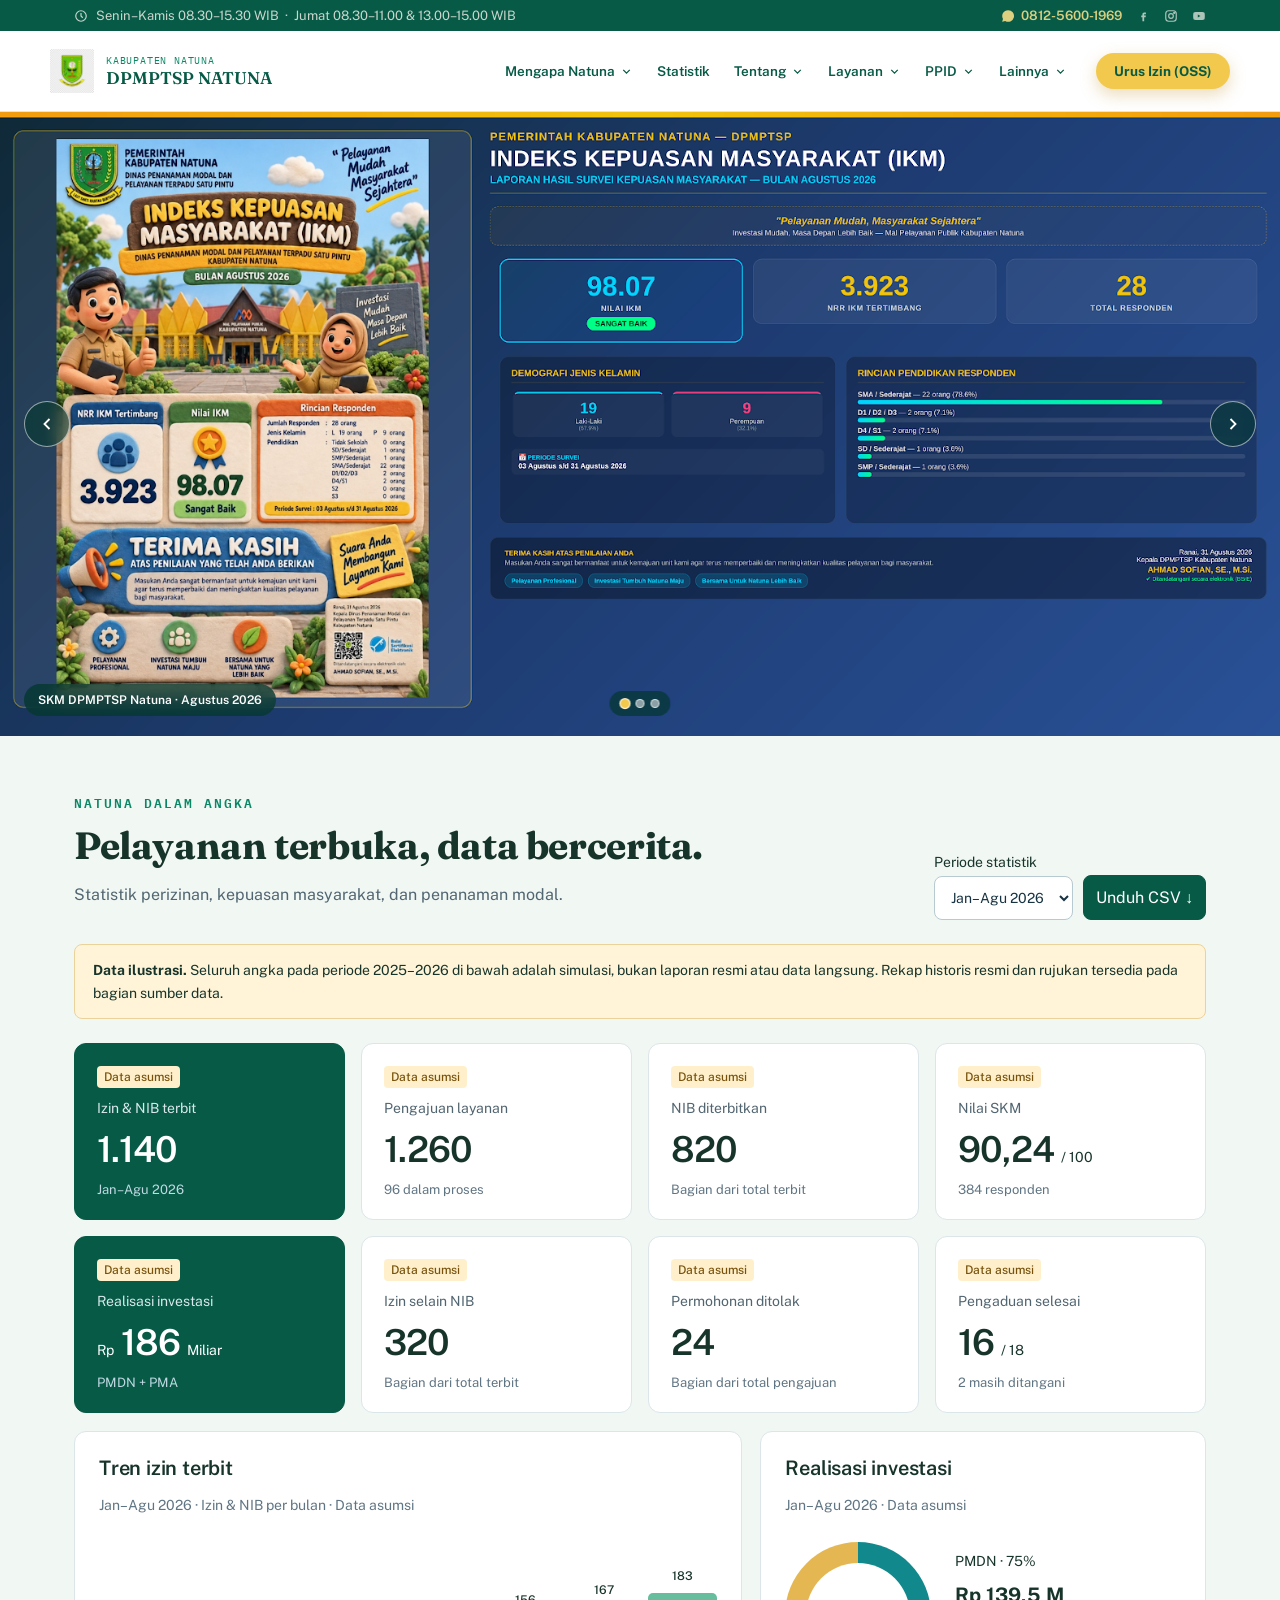
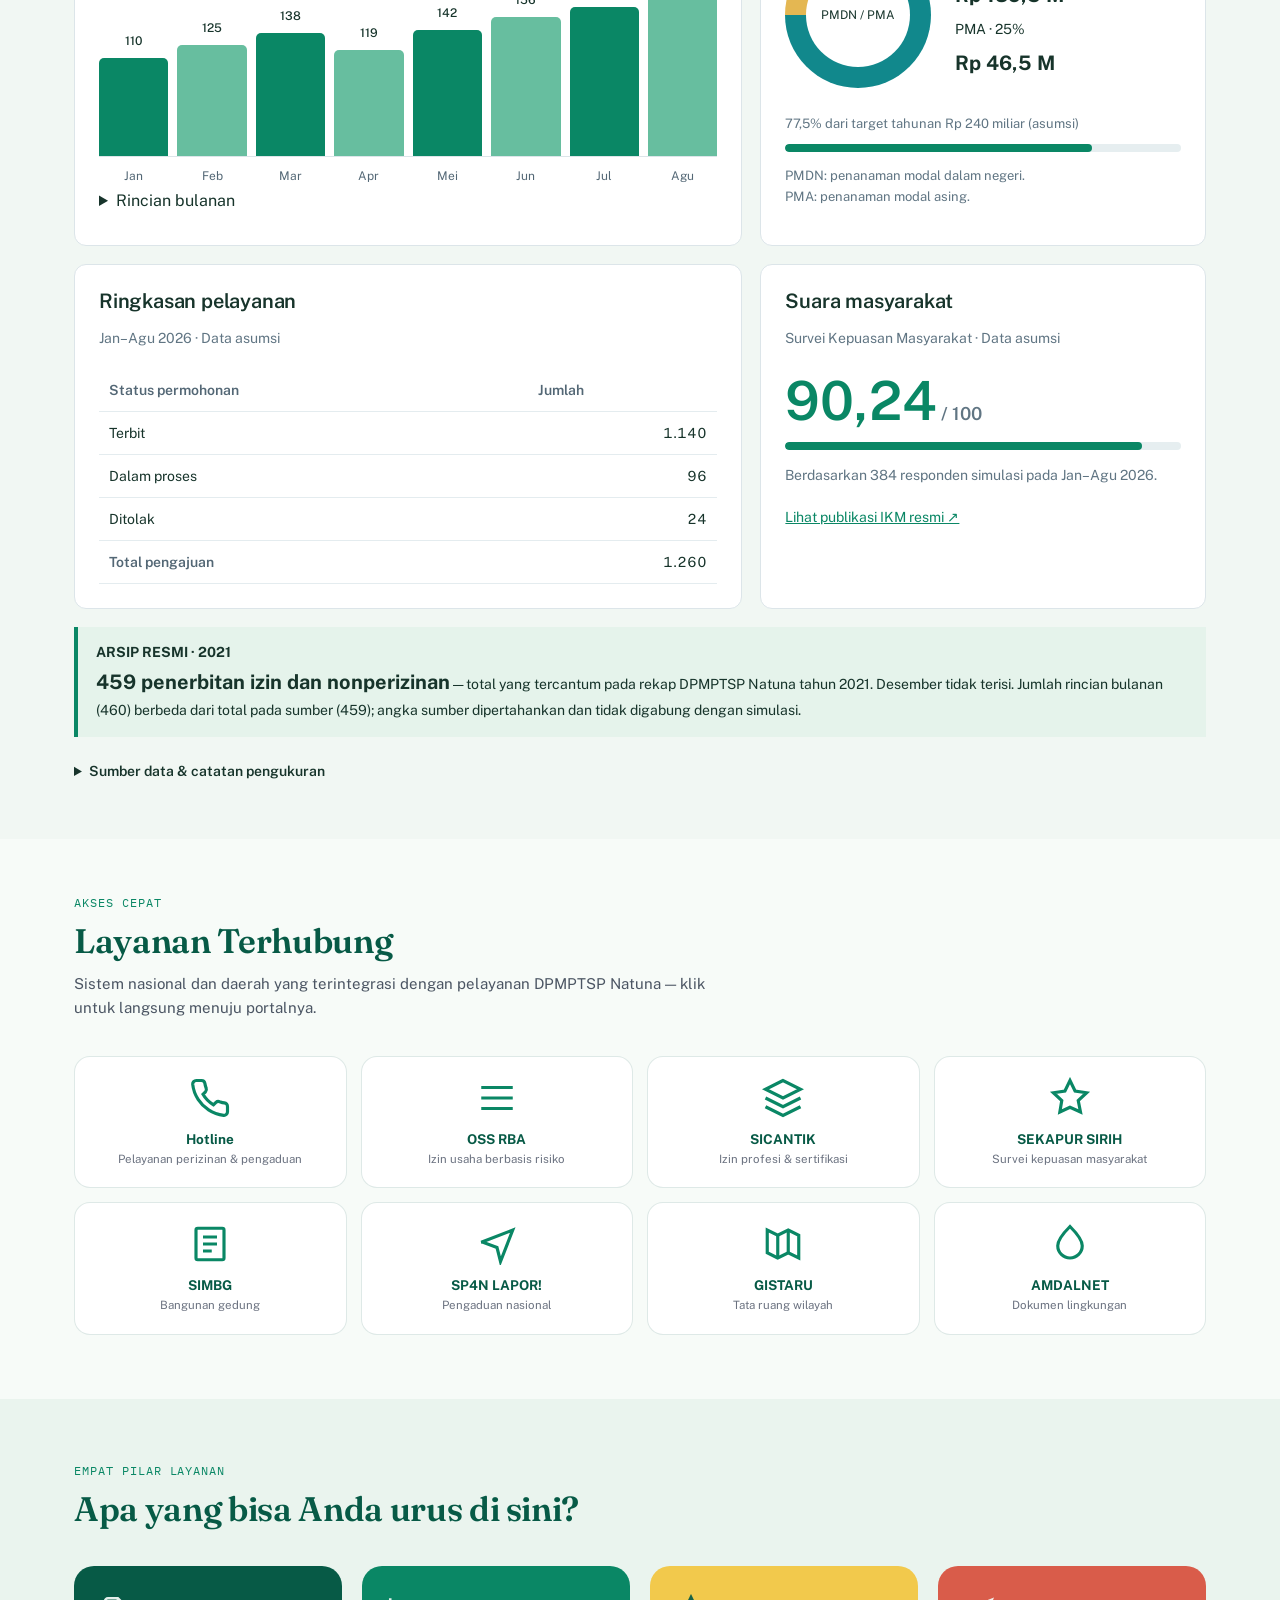
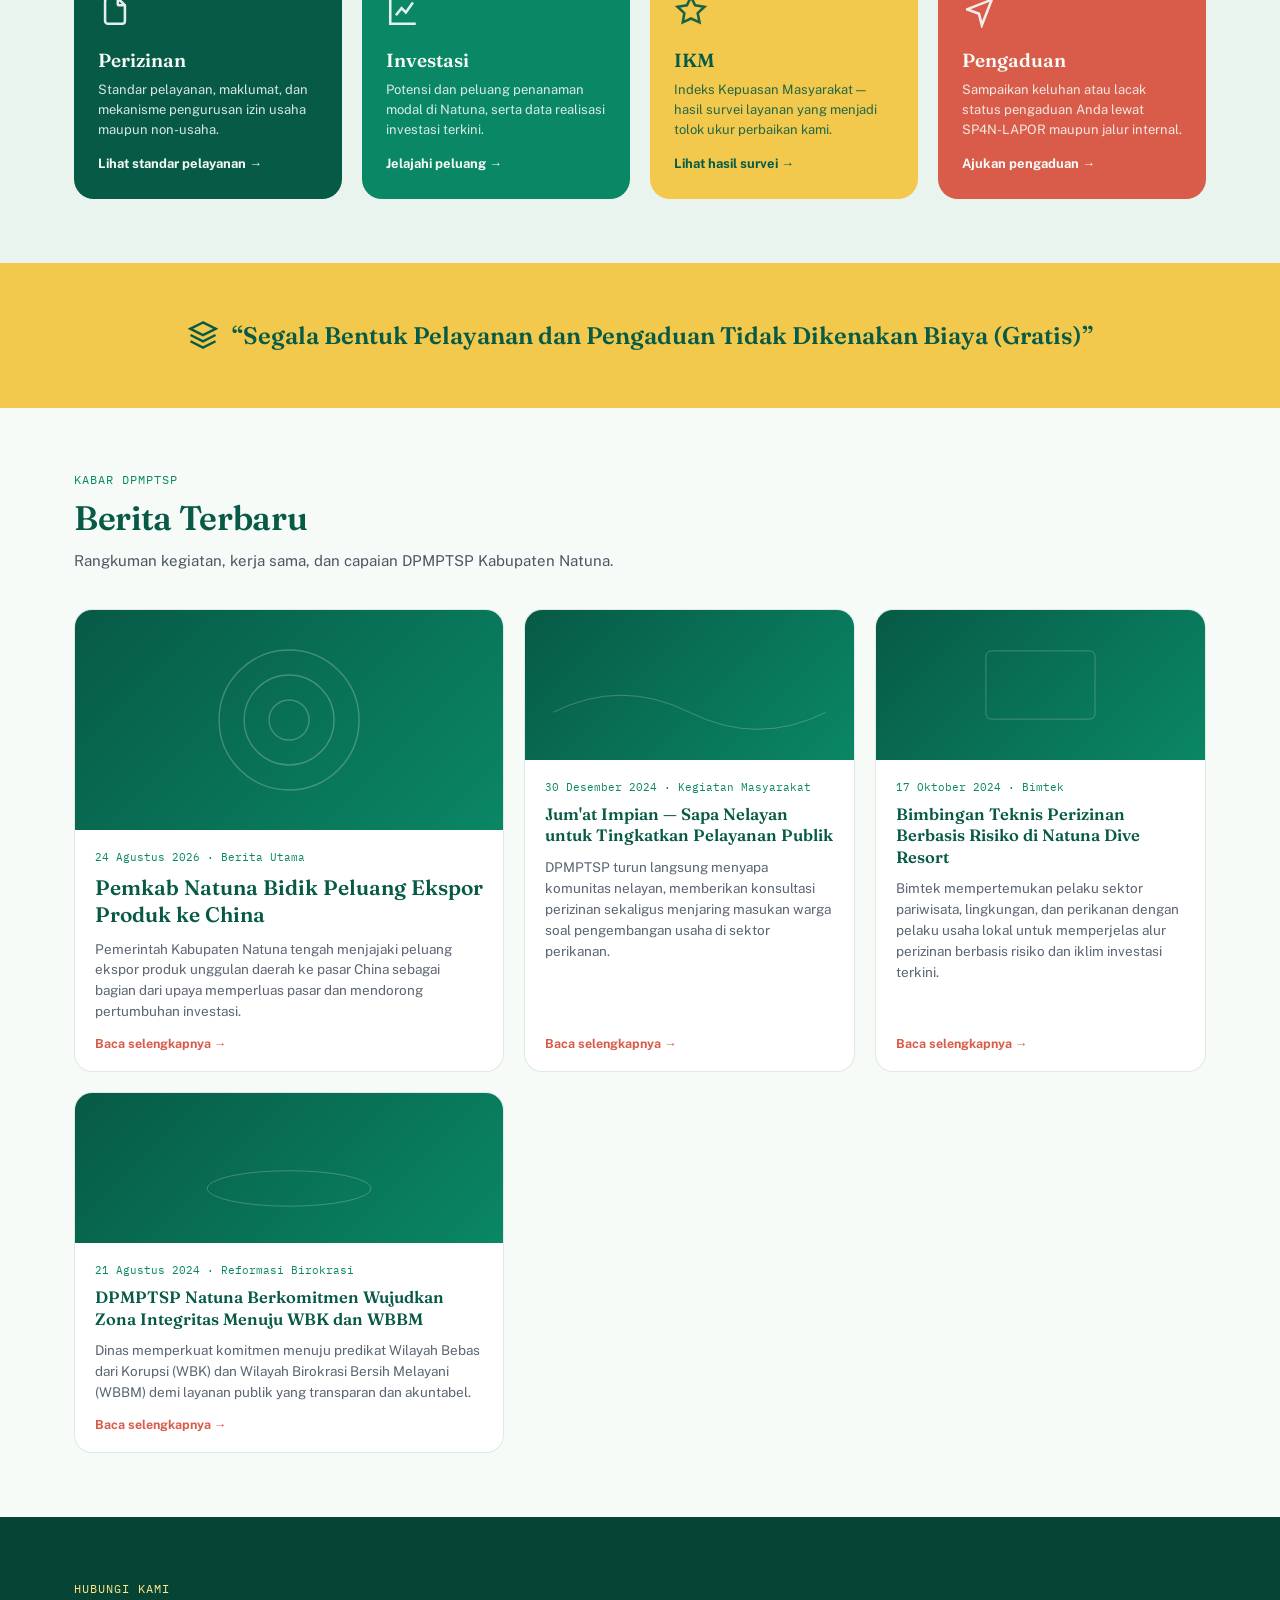
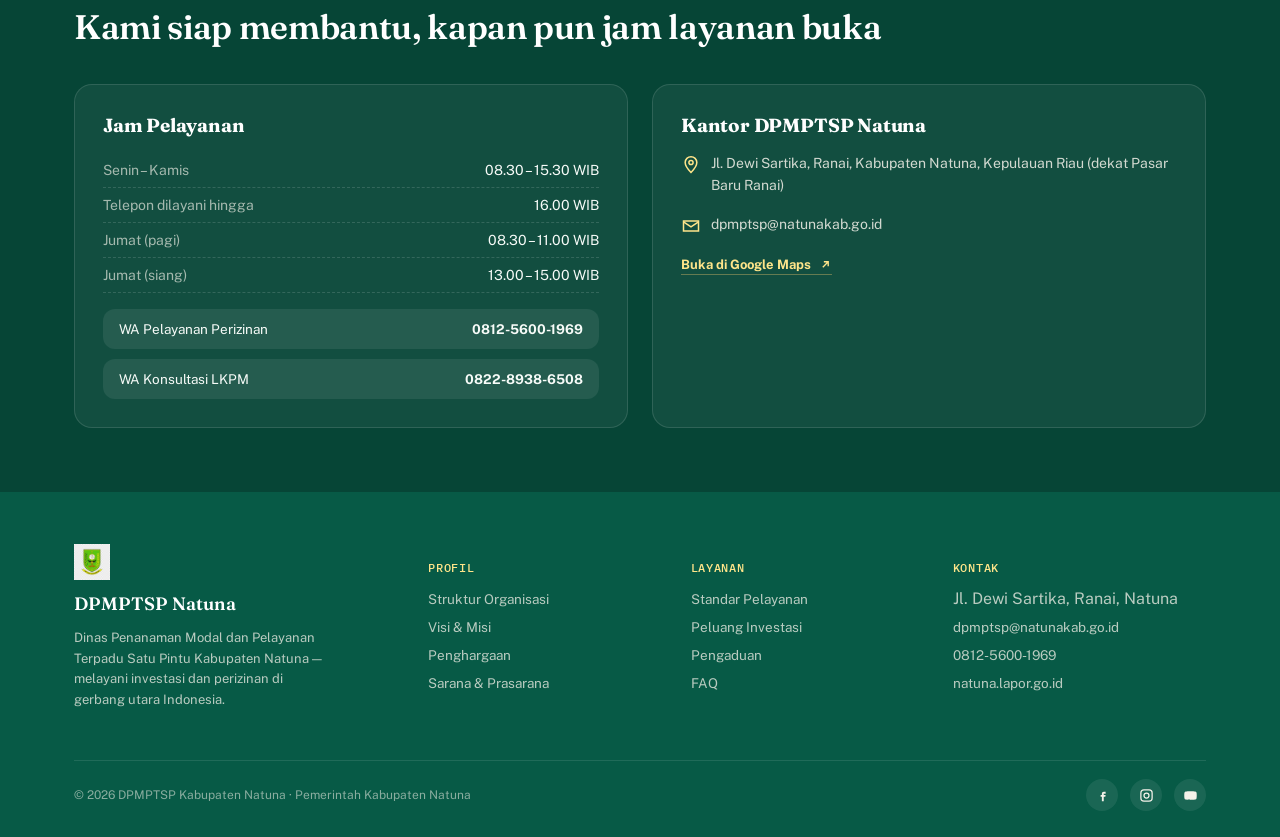
==== dpmptsp/index.html @ f3ce0072 "Redesign hero tolak gratifikasi untuk Natuna" ====
<!DOCTYPE html>
<html lang="id"><head>
<meta charset="UTF-8">
<meta name="viewport" content="width=device-width, initial-scale=1.0">
<title>DPMPTSP Kabupaten Natuna | Pelayanan Perizinan dan Investasi</title>
<meta name="description" content="Website DPMPTSP Kabupaten Natuna untuk informasi pelayanan perizinan, penanaman modal, PPID, dan peluang investasi di Kabupaten Natuna.">
<meta name="theme-color" content="#075A46">
<link rel="preconnect" href="https://fonts.googleapis.com">
<link rel="preconnect" href="https://fonts.gstatic.com" crossorigin="">
<link href="https://fonts.googleapis.com/css2?family=Fraunces:opsz,wght@9..144,400;9..144,500;9..144,600;9..144,700&amp;family=Public+Sans:wght@400;500;600;700;800&amp;family=IBM+Plex+Mono:wght@500&amp;display=swap" rel="stylesheet">
<style>
  :root{
    --navy:#075A46;
    --navy-2:#064536;
    --teal:#0A8765;
    --sand:#F7FBF8;
    --sand-2:#EAF4EE;
    --gold:#F2C94C;
    --gold-2:#FFE58A;
    --ink:#17342B;
    --coral:#D95C4A;
    --white:#FFFFFF;
    --line: rgba(7,90,70,0.13);
    --shadow: 0 14px 36px rgba(7,69,54,0.13);
  }
  *{box-sizing:border-box;}
  html{scroll-behavior:smooth;}
  body{
    margin:0;
    font-family:'Public Sans', sans-serif;
    color:var(--ink);
    background:var(--sand);
    -webkit-font-smoothing:antialiased;
  }
  h1,h2,h3,.font-display{
    font-family:'Fraunces', serif;
    margin:0;
    letter-spacing:-0.01em;
  }
  .mono{
    font-family:'IBM Plex Mono', monospace;
    letter-spacing:0.08em;
    text-transform:uppercase;
  }
  a{color:inherit; text-decoration:none;}
  img,svg{display:block; max-width:100%;}
  .wrap{max-width:1180px; margin:0 auto; padding:0 24px;}
  button{font-family:inherit;}

  /* ===== Prototype notice ===== */
  .proto-ribbon{
    background:var(--ink);
    color:var(--sand);
    text-align:center;
    font-family:'IBM Plex Mono', monospace;
    font-size:12px;
    letter-spacing:0.06em;
    padding:8px 16px;
    text-transform:uppercase;
  }
  .proto-ribbon strong{color:var(--gold-2);}

  /* ===== Utility bar ===== */
  .utility-bar{
    background:var(--navy);
    color:rgba(245,242,234,0.82);
    font-size:13px;
  }
  .utility-bar .wrap{
    display:flex; justify-content:space-between; align-items:center;
    padding-top:8px; padding-bottom:8px; gap:16px; flex-wrap:wrap;
  }
  .utility-bar .hours{display:flex; align-items:center; gap:8px;}
  .utility-bar .socials{display:flex; align-items:center; gap:14px;}
  .utility-bar .socials a{opacity:0.85; transition:opacity .15s;}
  .utility-bar .socials a:hover{opacity:1;}
  .utility-bar .wa{
    display:flex; align-items:center; gap:6px;
    color:var(--gold-2); font-weight:600;
  }

  /* ===== Header / nav ===== */
  header.site{
    background:var(--sand);
    position:sticky; top:0; z-index:50;
    border-bottom:1px solid var(--line);
  }
  .nav-row{
    display:flex; align-items:center; justify-content:space-between;
    padding:14px 0;
  }
  .brand{display:flex; align-items:center; gap:12px;}
  .brand-mark{width:44px; height:44px; flex:0 0 auto;}
  .brand-text .eyebrow{
    font-size:10px; color:var(--teal); margin-bottom:2px; display:block;
  }
  .brand-text .name{
    font-family:'Fraunces', serif; font-weight:600; font-size:17px;
    color:var(--navy); line-height:1.1;
  }
  nav.primary{display:flex; align-items:center; gap:2px;}
  nav.primary > a, .nav-item{
    padding:10px 14px; font-size:14px; font-weight:600; color:var(--navy);
    border-radius:8px; position:relative; cursor:pointer;
  }
  nav.primary > a.active{color:var(--teal);}
  nav.primary > a:hover, .nav-item:hover{background:var(--sand-2);}
  .nav-cta{
    background:var(--gold); color:var(--navy); font-weight:700;
    padding:10px 18px; border-radius:999px; font-size:13.5px;
    white-space:nowrap;
    box-shadow:0 6px 16px rgba(200,155,60,0.35);
  }
  .nav-cta:hover{background:var(--gold-2);}
  .menu-toggle{display:none; background:none; border:none; cursor:pointer; padding:6px;}
  .menu-toggle span{display:block; width:24px; height:2px; background:var(--navy); margin:5px 0;}

  /* ===== Nav dropdown submenus ===== */
  .nav-item-wrap{position:relative; display:flex; align-items:center;}
  .nav-item-wrap > .nav-item{margin:0;}
  .nav-chev{
    background:none; border:none; cursor:pointer; padding:6px; margin-left:-4px;
    color:var(--navy); display:flex; align-items:center; border-radius:6px;
  }
  .nav-chev:hover{background:var(--sand-2);}
  .nav-chev svg{width:13px; height:13px; transition:transform .18s ease;}
  .nav-item-wrap.open > .nav-chev svg,
  .nav-item-wrap:hover > .nav-chev svg{transform:rotate(180deg);}
  .dropdown{
    position:absolute; top:calc(100% + 10px); left:0; min-width:230px;
    background:#fff; border:1px solid var(--line); border-radius:14px; box-shadow:var(--shadow);
    padding:8px; display:flex; flex-direction:column; gap:1px;
    opacity:0; visibility:hidden; transform:translateY(-6px);
    transition:opacity .16s ease, transform .16s ease, visibility .16s ease;
    z-index:60;
  }
  .dropdown.wide{min-width:460px; display:grid; grid-template-columns:1fr 1fr; gap:1px;}
  .nav-item-wrap.open > .dropdown,
  .nav-item-wrap:hover > .dropdown{opacity:1; visibility:visible; transform:translateY(0);}
  .dropdown a{
    padding:9px 12px; border-radius:8px; font-size:13.5px; font-weight:600;
    color:var(--navy); white-space:nowrap;
  }
  .dropdown a:hover{background:var(--sand-2); color:var(--teal);}

  /* ===== Hero ===== */
  .hero{
    position:relative;
    background:linear-gradient(180deg, var(--navy) 0%, var(--navy-2) 78%, var(--navy-2) 100%);
    overflow:hidden;
    color:var(--sand);
  }
  .hero .wrap{
    display:grid; grid-template-columns:1.1fr 0.9fr; gap:48px;
    align-items:center;
    padding-top:76px; padding-bottom:64px; position:relative; z-index:2;
  }
  .hero .eyebrow{color:var(--gold-2); font-size:12px; margin-bottom:18px; display:inline-block;}
  .hero h1{
    font-size:clamp(32px, 4.4vw, 52px);
    line-height:1.06; font-weight:600; color:#fff;
    margin-bottom:20px;
  }
  .hero h1 em{font-style:italic; color:var(--gold-2); font-weight:500;}
  .hero p.lead{
    font-size:16.5px; line-height:1.65; color:rgba(245,242,234,0.82);
    max-width:46ch; margin-bottom:30px;
  }
  .hero-ctas{display:flex; gap:12px; flex-wrap:wrap; margin-bottom:38px;}
  .btn{
    display:inline-flex; align-items:center; gap:9px;
    padding:13px 22px; border-radius:999px; font-weight:700; font-size:14.5px;
    transition:transform .15s ease, box-shadow .15s ease;
  }
  .btn:hover{transform:translateY(-2px);}
  .btn-primary{background:var(--gold); color:var(--navy); box-shadow:0 10px 24px rgba(200,155,60,0.35);}
  .btn-primary:hover{background:var(--gold-2);}
  .btn-ghost{
    background:transparent; color:#fff; border:1.5px solid rgba(245,242,234,0.4);
  }
  .btn-ghost:hover{border-color:#fff; background:rgba(255,255,255,0.06);}

  .hero-stats{display:flex; gap:0; border-top:1px solid rgba(245,242,234,0.18); padding-top:22px; max-width:520px;}
  .hero-stats div{flex:1; padding-right:18px;}
  .hero-stats .num{font-family:'Fraunces', serif; font-size:22px; color:var(--gold-2); font-weight:600;}
  .hero-stats .label{font-size:11.5px; color:rgba(245,242,234,0.65); margin-top:3px; line-height:1.3;}

  .hero-art{position:relative;}
  .hero-art .card{
    background:rgba(255,255,255,0.06);
    border:1px solid rgba(255,255,255,0.14);
    border-radius:20px;
    padding:22px;
    backdrop-filter:blur(2px);
  }
  .hero-art svg{width:100%; height:auto;}
  .hero-art .caption{
    margin-top:14px; font-size:12px; color:rgba(245,242,234,0.6);
    font-family:'IBM Plex Mono', monospace; letter-spacing:0.04em;
    display:flex; justify-content:space-between;
  }

  /* Slideshow */
  .slideshow{
    position:relative; width:100%; aspect-ratio:420/320;
    background:#fff; border-radius:12px; overflow:hidden;
  }
  .slide{
    position:absolute; inset:0; opacity:0; transition:opacity 0.9s ease;
    display:flex; align-items:center; justify-content:center;
  }
  .slide.active{opacity:1; z-index:1;}
  .slide img{
    width:100%; height:100%; object-fit:contain; display:block; background:#fff;
  }
  .slide-label{
    position:absolute; left:12px; right:12px; bottom:10px;
    background:rgba(11,46,69,0.82); color:var(--sand);
    font-size:11.5px; padding:8px 12px; border-radius:8px;
    font-family:'IBM Plex Mono', monospace; letter-spacing:0.02em;
    line-height:1.3;
  }
  .slide-dots{
    position:absolute; top:12px; right:12px; z-index:2;
    display:flex; gap:6px;
  }
  .dot{
    width:7px; height:7px; border-radius:50%; background:rgba(11,46,69,0.25);
    cursor:pointer; transition:background .2s, transform .2s;
  }
  .dot.active{background:var(--gold); transform:scale(1.25);}
  @media (prefers-reduced-motion: reduce){
    .slide{transition:none;}
  }

  /* wave divider */
  .wave-divider{display:block; width:100%; line-height:0; position:relative; z-index:1;}
  .wave-divider svg{width:100%; height:56px; display:block;}
  .wave-path{animation:driftWave 14s ease-in-out infinite;}
  @keyframes driftWave{
    0%,100%{transform:translateX(0);}
    50%{transform:translateX(-2%);}
  }
  @media (prefers-reduced-motion: reduce){
    .wave-path{animation:none;}
  }

  /* ===== Sections generic ===== */
  section{padding:64px 0;}
  .section-head{max-width:640px; margin-bottom:36px;}
  .section-head .eyebrow{color:var(--teal); font-size:12px; margin-bottom:10px; display:block;}
  .section-head h2{font-size:clamp(24px,3vw,34px); font-weight:600; color:var(--navy);}
  .section-head p{color:#4B5563; margin-top:10px; font-size:15px; line-height:1.6;}

  /* ===== Data Kinerja ===== */
  .kinerja-section{padding:64px 0 56px; background:var(--sand-2);}
  .kinerja-head{margin-bottom:40px;}
  .eyebrow-dash{position:relative; display:inline-flex; align-items:center; gap:10px; color:var(--gold); font-size:12px; margin-bottom:14px;}
  .eyebrow-dash::before{content:""; width:22px; height:2px; background:var(--gold); flex:0 0 auto;}
  .kinerja-head h2{font-size:clamp(26px,3.2vw,36px); font-weight:600; color:var(--navy);}
  .kinerja-grid{display:grid; grid-template-columns:repeat(4,1fr); gap:32px; padding-bottom:28px; border-bottom:1px solid var(--line);}
  .kinerja-item .kinerja-num{font-family:'Fraunces', serif; font-weight:700; font-size:clamp(32px,4vw,48px); color:var(--navy); line-height:1; white-space:nowrap;}
  .kinerja-item .kinerja-num .unit{font-size:0.42em; color:var(--gold); font-weight:600; vertical-align:middle;}
  .kinerja-item .kinerja-num .unit.sup{vertical-align:top; margin-left:2px;}
  .kinerja-item .kinerja-label{margin-top:12px; font-size:14px; color:#4B5563; line-height:1.4;}
  .kinerja-note{margin-top:18px; font-size:13px; color:#8A93A0; font-style:italic;}
  .kinerja-note .ast{font-style:normal; color:var(--gold);}
  .kinerja-item{position:relative;}
  .kinerja-item .ast{font-size:0.4em; color:var(--gold); vertical-align:top; margin-left:1px;}
  .kinerja-tag{display:inline-block; background:rgba(27,122,140,0.12); color:var(--teal); font-family:'IBM Plex Mono', monospace; font-size:10px; font-weight:600; letter-spacing:0.06em; text-transform:uppercase; padding:3px 9px; border-radius:20px; margin-bottom:10px;}
  @media (max-width:820px){ .kinerja-grid{grid-template-columns:repeat(2,1fr); row-gap:32px;} }
  @media (max-width:480px){ .kinerja-grid{grid-template-columns:1fr;} }

  /* Quick access grid */
  .quick-grid{
    display:grid; grid-template-columns:repeat(4,1fr); gap:14px;
  }
  .quick-card{
    background:#fff; border:1px solid var(--line); border-radius:16px;
    padding:20px 16px; text-align:center; transition:transform .15s, box-shadow .15s, border-color .15s;
  }
  .quick-card:hover{transform:translateY(-4px); box-shadow:var(--shadow); border-color:transparent;}
  .quick-card .ic{
    width:42px; height:42px; margin:0 auto 12px; color:var(--teal);
  }
  .quick-card .t{font-weight:700; font-size:13.5px; color:var(--navy);}
  .quick-card .d{font-size:11.5px; color:#6B7280; margin-top:4px; line-height:1.4;}

  /* Main service cards */
  .service-grid{display:grid; grid-template-columns:repeat(4,1fr); gap:20px;}
  .service-card{
    background:var(--navy); color:var(--sand); border-radius:20px; padding:28px 24px;
    position:relative; overflow:hidden; min-height:200px;
    display:flex; flex-direction:column; justify-content:space-between;
    transition:transform .18s ease;
  }
  .service-card:nth-child(2){background:var(--teal);}
  .service-card:nth-child(3){background:var(--gold); color:var(--navy);}
  .service-card:nth-child(4){background:var(--coral);}
  .service-card:hover{transform:translateY(-5px);}
  .service-card .ic{width:34px; height:34px; margin-bottom:20px; opacity:0.92;}
  .service-card .t{font-family:'Fraunces', serif; font-weight:600; font-size:19px; margin-bottom:8px;}
  .service-card .d{font-size:13px; line-height:1.55; opacity:0.88;}
  .service-card .arrow{margin-top:16px; font-size:13px; font-weight:700; display:inline-flex; align-items:center; gap:6px;}

  /* Motto banner */
  .motto-banner{
    background:var(--gold); color:var(--navy);
    padding:34px 0; text-align:center;
  }
  .motto-banner .wrap{display:flex; align-items:center; justify-content:center; gap:14px; flex-wrap:wrap;}
  .motto-banner .ic{width:30px; height:30px;}
  .motto-banner p{font-family:'Fraunces', serif; font-size:clamp(17px,2.4vw,24px); font-weight:600;}

  /* News */
  .news-grid{display:grid; grid-template-columns:1.3fr 1fr 1fr; gap:20px;}
  .news-card{
    background:#fff; border:1px solid var(--line); border-radius:18px; overflow:hidden;
    display:flex; flex-direction:column; transition:box-shadow .15s, transform .15s;
  }
  .news-card:hover{box-shadow:var(--shadow); transform:translateY(-3px);}
  .news-card .thumb{
    height:150px; background:linear-gradient(135deg, var(--navy), var(--teal));
    position:relative;
  }
  .news-card .thumb svg{position:absolute; inset:0; width:100%; height:100%; opacity:0.5;}
  .news-card.feature .thumb{height:220px;}
  .news-card .body{padding:20px; flex:1; display:flex; flex-direction:column;}
  .news-card .date{font-family:'IBM Plex Mono', monospace; font-size:11px; color:var(--teal); margin-bottom:10px;}
  .news-card .t{font-family:'Fraunces', serif; font-weight:600; font-size:16.5px; color:var(--navy); line-height:1.3; margin-bottom:10px;}
  .news-card.feature .t{font-size:21px;}
  .news-card .d{font-size:13.5px; color:#5B6472; line-height:1.55; flex:1;}
  .news-card .more{margin-top:14px; font-size:12.5px; font-weight:700; color:var(--coral);}

  /* Contact */
  .contact-section{background:var(--navy-2); color:var(--sand);}
  .contact-grid{display:grid; grid-template-columns:1fr 1fr; gap:24px;}
  .contact-card{
    background:rgba(255,255,255,0.05); border:1px solid rgba(255,255,255,0.12);
    border-radius:18px; padding:28px;
  }
  .contact-card h3{font-family:'Fraunces', serif; font-size:19px; margin-bottom:16px; color:#fff;}
  .hours-row{display:flex; justify-content:space-between; font-size:14px; padding:9px 0; border-bottom:1px dashed rgba(255,255,255,0.14);}
  .hours-row:last-child{border-bottom:none;}
  .hours-row span:first-child{color:rgba(245,242,234,0.65);}
  .wa-buttons{display:flex; flex-direction:column; gap:10px; margin-top:16px;}
  .wa-btn{
    display:flex; align-items:center; justify-content:space-between;
    background:rgba(255,255,255,0.08); padding:12px 16px; border-radius:12px; font-size:13.5px;
    transition:background .15s;
  }
  .wa-btn:hover{background:rgba(255,255,255,0.15);}
  .addr-line{display:flex; gap:10px; font-size:14px; line-height:1.55; margin-bottom:18px; color:rgba(245,242,234,0.85);}
  .addr-line svg{flex:0 0 auto; width:20px; height:20px; color:var(--gold-2); margin-top:2px;}
  .map-link{
    display:inline-flex; align-items:center; gap:8px; font-size:13px; font-weight:700;
    color:var(--gold-2); border-bottom:1px solid rgba(228,190,106,0.4); padding-bottom:2px;
  }

  /* Footer */
  footer{background:var(--navy); color:rgba(245,242,234,0.75); padding-top:52px;}
  .footer-grid{display:grid; grid-template-columns:1.4fr 1fr 1fr 1.1fr; gap:32px; padding-bottom:36px;}
  .footer-brand .name{font-family:'Fraunces', serif; color:#fff; font-size:18px; font-weight:600; margin:12px 0 10px;}
  .footer-brand p{font-size:13px; line-height:1.6; max-width:32ch;}
  footer h4{font-size:12px; text-transform:uppercase; letter-spacing:0.06em; color:var(--gold-2); margin-bottom:14px; font-family:'IBM Plex Mono', monospace; font-weight:500;}
  footer ul{list-style:none; margin:0; padding:0; display:flex; flex-direction:column; gap:9px;}
  footer ul a{font-size:13.5px; color:rgba(245,242,234,0.75);}
  footer ul a:hover{color:#fff;}
  .footer-bottom{
    border-top:1px solid rgba(255,255,255,0.1); padding:18px 0 26px;
    display:flex; justify-content:space-between; align-items:center; flex-wrap:wrap; gap:10px;
    font-size:12px; color:rgba(245,242,234,0.55);
  }
  .footer-socials{display:flex; gap:12px;}
  .footer-socials a{width:32px; height:32px; border-radius:50%; background:rgba(255,255,255,0.08); display:flex; align-items:center; justify-content:center;}
  .footer-socials svg{width:15px; height:15px;}

  /* Responsive */
  @media (max-width:980px){
    .hero .wrap{grid-template-columns:1fr; padding-top:32px;}
    .hero-art{order:-1;}
    .quick-grid{grid-template-columns:repeat(4,1fr);}
    .service-grid{grid-template-columns:repeat(2,1fr);}
    .news-grid{grid-template-columns:1fr 1fr;}
    .news-card.feature{grid-column:1 / -1;}
    .contact-grid{grid-template-columns:1fr;}
    .footer-grid{grid-template-columns:1fr 1fr;}
  }
  @media (max-width:720px){
    nav.primary{
      position:fixed; top:96px; left:0; right:0; bottom:0;
      background:var(--sand); flex-direction:column; align-items:stretch;
      padding:16px; gap:4px; transform:translateY(-110%); transition:transform .25s ease;
      overflow-y:auto;
    }
    nav.primary.open{transform:translateY(0);}
    nav.primary > a{padding:14px 16px; border-bottom:1px solid var(--line); border-radius:0;}
    .nav-item-wrap{flex-wrap:wrap; border-bottom:1px solid var(--line);}
    .nav-item-wrap > .nav-item{padding:14px 16px; flex:1; border-bottom:none;}
    .nav-chev{margin-right:6px;}
    .dropdown, .dropdown.wide{
      position:static; grid-template-columns:1fr; opacity:1; visibility:visible; transform:none;
      box-shadow:none; border:none; background:transparent; width:100%;
      padding:0 0 6px 18px; gap:0;
      max-height:0; overflow:hidden; transition:max-height .25s ease;
    }
    .nav-item-wrap.open > .dropdown{max-height:900px;}
    .dropdown a{padding:10px 12px; font-weight:500; font-size:13px; color:#5B6472;}
    .menu-toggle{display:block;}
    .nav-cta{display:none;}
    .quick-grid{grid-template-columns:repeat(2,1fr);}
    .service-grid{grid-template-columns:1fr;}
    .news-grid{grid-template-columns:1fr;}
    .footer-grid{grid-template-columns:1fr;}
    .utility-bar .wrap{font-size:12px;}
  }

/* Public statistics dashboard */
#kinerja{background:#f1f5f7;padding:56px 0;color:#173342;scroll-margin-top:100px}
.stat-heading{display:flex;justify-content:space-between;align-items:end;gap:24px;margin-bottom:24px}.stat-heading h2{font-size:clamp(26px,3vw,38px);margin:8px 0}.stat-heading p{color:#526672;font-size:16px}.stat-kicker{color:#087c80;font:600 13px 'IBM Plex Mono',monospace;letter-spacing:2px}.stat-controls{display:flex;align-items:end;gap:10px;flex-wrap:wrap}.stat-controls label{font-size:14px;display:grid;gap:6px}.stat-controls select,.stat-controls button{padding:12px;border:1px solid #b7c9d1;border-radius:8px;background:white;color:#173342;font:inherit;cursor:pointer}.stat-controls button{background:#173f50;color:white;border-color:#173f50}.stat-notice{padding:14px 18px;background:#fff4d8;border:1px solid #ebd29a;border-radius:8px;font-size:14px;line-height:1.6;margin-bottom:24px}.stat-cards{display:grid;grid-template-columns:repeat(4,minmax(0,1fr));gap:16px}.stat-card{background:white;border:1px solid #dce5e9;padding:22px;border-radius:12px;position:relative;min-width:0}.stat-card.featured{background:#103d50;color:white;border-color:#103d50}.stat-card .stat-label{font-size:14px;display:block;margin:12px 0;color:#516570}.stat-card.featured .stat-label{color:#d8e8ec}.stat-value{font:600 clamp(26px,2.8vw,38px) 'Public Sans',sans-serif;letter-spacing:-1px;display:block;white-space:nowrap}.stat-unit{font-size:14px;font-weight:400;letter-spacing:0}.stat-badge{font:500 12px 'Public Sans',sans-serif;color:#78520c;background:#fff0cb;border-radius:4px;padding:4px 7px;display:inline-block}.stat-foot{font-size:13px;display:block;margin-top:12px;color:#607583}.featured .stat-foot{color:#c0d9e2}.stat-panels{display:grid;grid-template-columns:1.5fr 1fr;gap:18px;margin-top:18px}.stat-panel{background:white;border:1px solid #dce5e9;border-radius:12px;padding:24px;min-width:0}.stat-panel h3{font:600 20px 'Public Sans',sans-serif;margin-bottom:6px}.stat-sub{font-size:14px;color:#607583;line-height:1.6;margin-bottom:20px}.stat-bars{height:220px;display:flex;gap:9px;align-items:end;border-bottom:1px solid #dce5e9;padding-top:28px;margin-bottom:34px}.stat-bar{flex:1;background:#11888c;border-radius:5px 5px 0 0;position:relative;min-width:0}.stat-bar:nth-child(even){background:#62b9b5}.stat-bar b{position:absolute;top:-24px;width:100%;text-align:center;font-size:12px;font-weight:500}.stat-bar span{position:absolute;bottom:-27px;width:100%;text-align:center;font-size:12px;color:#536775}.stat-breakdown{display:flex;align-items:center;gap:24px;margin:25px 0}.stat-donut{width:146px;height:146px;flex-shrink:0;border-radius:50%;display:grid;place-items:center;background:conic-gradient(#11888c 0 75%,#e4b752 75%)}.stat-donut:before{content:'PMDN / PMA';display:grid;place-items:center;background:white;width:104px;height:104px;border-radius:50%;font-size:12px}.stat-legend{font-size:14px;line-height:2}.stat-legend b{display:block;font-size:20px}.stat-track{height:8px;background:#e6eef0;border-radius:10px;overflow:hidden;margin:10px 0}.stat-track i{display:block;height:100%;background:#11888c;border-radius:10px}.stat-table-wrap{overflow:auto}.stat-table{border-collapse:collapse;width:100%;font-size:14px}.stat-table th,.stat-table td{text-align:left;padding:13px 10px;border-bottom:1px solid #e4ecef}.stat-table th{font-weight:600;color:#536775}.stat-table td:last-child{text-align:right;font-variant-numeric:tabular-nums}.stat-source{margin-top:22px;font-size:14px;line-height:1.75}.stat-source summary{cursor:pointer;font-weight:600}.stat-source a{color:#08777b;text-decoration:underline}.stat-source p{margin:12px 0}.stat-official{border-left:4px solid #11888c;padding:14px 18px;background:#e7f3f1;margin-top:18px;font-size:14px;line-height:1.7}.stat-official strong{font-size:20px}.stat-actions a{color:#08777b;text-decoration:underline;font-size:14px}.stat-skm{font:600 54px 'Public Sans',sans-serif;color:#087c80}.stat-skm small{font-size:18px;color:#607583}.stat-note{font-size:13px;color:#607583;line-height:1.65}#kinerja :focus-visible{outline:3px solid #d79722;outline-offset:4px}@media(max-width:950px){.stat-heading{align-items:start;flex-direction:column}.stat-cards{grid-template-columns:repeat(2,minmax(0,1fr))}.stat-panels{grid-template-columns:1fr}}@media(max-width:480px){.stat-card,.stat-panel{padding:16px}.stat-value{font-size:25px}.stat-bars{gap:5px}.stat-bar b,.stat-bar span{font-size:12px}.stat-breakdown{gap:14px}.stat-donut{width:125px;height:125px}.stat-donut:before{width:90px;height:90px}.stat-cards{gap:10px}.stat-controls{width:100%}.stat-controls label{flex:1}.stat-controls select{width:100%}}

/* Green BKPM-inspired navigation and full-width announcement hero */
header.site{background:#fff;}
.brand{border-radius:10px;padding:4px 6px 4px 0;transition:background .18s ease;}
.brand:hover{background:var(--sand-2);}
.nav-row{gap:18px;}
nav.primary{margin-left:auto;}
nav.primary > a,.nav-item{font-size:13.5px;padding:10px 11px;white-space:nowrap;}
.nav-trigger{display:flex;align-items:center;gap:5px;margin:0;padding:10px 11px;border:0;background:none;color:var(--navy);font-weight:600;border-radius:8px;}
.nav-trigger:hover{background:var(--sand-2);}
.nav-trigger svg{width:13px;height:13px;transition:transform .18s ease;}
.nav-item-wrap.open>.nav-trigger svg,.nav-item-wrap:hover>.nav-trigger svg{transform:rotate(180deg);}
.dropdown.mega-dropdown{left:50%;transform:translate(-50%,-6px);width:min(900px,calc(100vw - 48px));padding:20px;display:grid;grid-template-columns:1.15fr 1fr 1fr;gap:12px;border-radius:18px;}
.nav-item-wrap.open>.mega-dropdown,.nav-item-wrap:hover>.mega-dropdown{transform:translate(-50%,0);}
.mega-panel{padding:16px;border-radius:13px;background:var(--sand);border:1px solid var(--line);min-width:0;}
.mega-panel.featured{background:linear-gradient(145deg,var(--navy),var(--teal));color:#fff;border-color:transparent;}
.mega-kicker{display:block;font:600 10px 'IBM Plex Mono',monospace;letter-spacing:.08em;text-transform:uppercase;color:var(--teal);margin-bottom:8px;}
.mega-panel.featured .mega-kicker{color:var(--gold-2);}
.mega-panel h3{font-family:'Public Sans',sans-serif;font-size:15px;margin:0 0 9px;color:inherit;}
.mega-panel p{font-size:12.5px;line-height:1.5;color:#62716b;margin:0 0 12px;}
.mega-panel.featured p{color:rgba(255,255,255,.78);}
.mega-panel a{white-space:normal;padding:8px 0;border-radius:0;border-top:1px solid var(--line);display:flex;justify-content:space-between;gap:8px;}
.mega-panel.featured a{color:#fff;border-color:rgba(255,255,255,.18);}
.mega-panel a:hover{background:transparent;color:var(--teal);}
.mega-panel.featured a:hover{color:var(--gold-2);}
.dropdown.grouped{left:auto;right:0;min-width:330px;padding:12px;}
.dropdown-label{padding:8px 12px 4px;color:var(--teal);font:600 10px 'IBM Plex Mono',monospace;letter-spacing:.08em;text-transform:uppercase;}
.dropdown-label.service-label{margin-top:5px;padding-top:11px;border-top:1px solid var(--line);}
.dropdown a.innovation-link{padding-left:22px;position:relative;}
.dropdown a.innovation-link::before{content:"";position:absolute;left:10px;top:50%;width:5px;height:5px;border-radius:50%;background:var(--teal);transform:translateY(-50%);}
.old-hero{display:none;}
.hero-showcase{position:relative;background:var(--navy-2);overflow:hidden;padding:0;}
.hero-showcase .slideshow{width:100%;aspect-ratio:2.05/1;border-radius:0;background:var(--navy-2);}
.hero-showcase .slide{background:var(--navy-2);}
.hero-showcase .slide > img{width:100%;height:100%;object-fit:cover;background:transparent;}
.gratification-slide > img{object-position:center center;}
.gratification-slide::before{
  content:"";position:absolute;inset:0;z-index:1;pointer-events:none;
  background:linear-gradient(90deg,rgba(247,253,249,.98) 0%,rgba(247,253,249,.91) 27%,rgba(247,253,249,.5) 43%,rgba(247,253,249,0) 62%);
}
.gratification-copy{
  position:absolute;left:clamp(34px,6vw,108px);top:50%;z-index:2;transform:translateY(-50%);
  width:min(42%,650px);color:var(--navy);text-shadow:0 1px 0 rgba(255,255,255,.75);
}
.gratification-brand{display:flex;align-items:center;gap:12px;margin-bottom:18px;}
.hero-showcase .gratification-brand img{width:clamp(42px,4.2vw,64px);height:clamp(42px,4.2vw,64px);object-fit:contain;flex:0 0 auto;}
.gratification-brand span{display:block;color:var(--teal);font:700 clamp(10px,1vw,14px) 'IBM Plex Mono',monospace;letter-spacing:.1em;text-transform:uppercase;line-height:1.45;}
.gratification-copy h2{margin:0;color:#087A45;font-family:'Fraunces',serif;font-size:clamp(40px,5vw,76px);line-height:.95;letter-spacing:-.035em;}
.gratification-copy p{max-width:570px;margin:20px 0 22px;font-size:clamp(14px,1.25vw,19px);line-height:1.55;color:#173F35;}
.gratification-pledge{display:inline-flex;align-items:center;gap:10px;padding:10px 15px;border-radius:999px;background:#fff;color:#075E45;box-shadow:0 8px 24px rgba(7,94,69,.14);font:700 clamp(10px,.9vw,13px) 'IBM Plex Mono',monospace;letter-spacing:.055em;text-transform:uppercase;}
.gratification-pledge::before{content:"";width:10px;height:10px;border-radius:50%;background:#E53935;box-shadow:0 0 0 4px rgba(229,57,53,.12);}
.hero-showcase .slide-link{position:absolute;inset:0;z-index:2;}
.hero-showcase .slide-dots{top:auto;right:auto;left:50%;bottom:20px;transform:translateX(-50%);z-index:4;padding:8px 11px;background:rgba(0,55,42,.65);border-radius:999px;backdrop-filter:blur(8px);}
.hero-showcase .dot{width:9px;height:9px;background:rgba(255,255,255,.52);border:1px solid rgba(255,255,255,.7);padding:0;}
.hero-showcase .dot.active{background:var(--gold);}
.slide-arrow{position:absolute;top:50%;z-index:5;transform:translateY(-50%);width:46px;height:46px;border:1px solid rgba(255,255,255,.55);border-radius:50%;background:rgba(0,55,42,.55);color:#fff;display:grid;place-items:center;cursor:pointer;backdrop-filter:blur(8px);transition:background .18s,transform .18s;}
.slide-arrow:hover{background:var(--navy);transform:translateY(-50%) scale(1.04);}
.slide-arrow.prev{left:24px}.slide-arrow.next{right:24px}.slide-arrow svg{width:20px;height:20px;}
.slide-context{position:absolute;left:24px;bottom:20px;z-index:4;background:rgba(0,55,42,.72);color:#fff;border-radius:999px;padding:9px 14px;font-size:12px;font-weight:600;backdrop-filter:blur(8px);}
#kinerja{background:#F1F7F3;color:var(--ink);}
.stat-kicker,.stat-actions a,.stat-source a,.stat-skm{color:var(--teal);}
.stat-controls button,.stat-card.featured{background:var(--navy);border-color:var(--navy);}
.stat-bar,.stat-track i{background:var(--teal);}
.stat-bar:nth-child(even){background:#67BE9F;}
.stat-official{border-left-color:var(--teal);background:#E5F3EB;}
@media(max-width:1120px){nav.primary>a,.nav-item{font-size:12.5px;padding:9px 8px}.nav-cta{display:none}.brand-text .name{font-size:15px}}
@media(max-width:900px){
  nav.primary{position:absolute;top:100%;left:0;right:0;bottom:auto;margin:0;max-height:calc(100vh - 120px);padding:12px 18px 24px;background:#fff;box-shadow:0 20px 32px rgba(7,69,54,.16);flex-direction:column;align-items:stretch;gap:2px;overflow-y:auto;transform:translateY(-8px);opacity:0;visibility:hidden;pointer-events:none;transition:opacity .2s ease,transform .2s ease,visibility .2s ease;}
  nav.primary.open{transform:translateY(0);opacity:1;visibility:visible;pointer-events:auto;}
  nav.primary>a{padding:14px 16px;border-bottom:1px solid var(--line);border-radius:0;}
  .nav-item-wrap{flex-wrap:wrap;border-bottom:1px solid var(--line);}
  .nav-item-wrap>.nav-item{flex:1;}
  .menu-toggle{display:block;}
  .dropdown.mega-dropdown{position:static;width:100%;transform:none!important;grid-template-columns:1fr;padding:6px 14px 12px;}
  .mega-panel{padding:13px}.nav-trigger{width:100%;justify-content:space-between;padding:14px 16px;border-radius:0;}
  .hero-showcase .slideshow{aspect-ratio:2.05/1;}
  .hero-showcase .slide > img{object-position:center;}
  .gratification-slide > img{object-position:center center;}
  .gratification-slide::before{background:linear-gradient(90deg,rgba(247,253,249,.98) 0%,rgba(247,253,249,.9) 34%,rgba(247,253,249,.28) 58%,rgba(247,253,249,0) 72%);}
  .gratification-copy{left:24px;width:50%;}
  .gratification-brand{gap:8px;margin-bottom:9px;}
  .gratification-copy h2{font-size:clamp(28px,6vw,48px);}
  .gratification-copy p{margin:10px 0 12px;font-size:clamp(10px,1.7vw,14px);line-height:1.35;}
  .gratification-pledge{padding:7px 10px;font-size:9px;}
  .slide-arrow{width:34px;height:34px}.slide-arrow.prev{left:8px}.slide-arrow.next{right:8px}
  .slide-context{display:none;}
  .hero-showcase .slide-dots{bottom:12px;left:auto;right:12px;transform:none;}
}
@media(max-width:600px){
  .gratification-brand{display:none;}
  .gratification-copy{left:24px;width:58%;}
  .gratification-copy h2{font-size:30px;line-height:.92;}
  .gratification-copy p{display:none;}
  .gratification-pledge{gap:7px;margin-top:12px;padding:6px 9px;font-size:8px;letter-spacing:.035em;white-space:nowrap;}
  .gratification-pledge::before{width:8px;height:8px;}
  .slide-arrow{display:none;}
}

</style>
</head>
<body>

<div class="utility-bar">
  <div class="wrap">
    <div class="hours">
      <svg width="14" height="14" viewBox="0 0 24 24" fill="none" stroke="currentColor" stroke-width="2"><circle cx="12" cy="12" r="9"></circle><path d="M12 7v5l3 3"></path></svg>
      Senin–Kamis 08.30–15.30 WIB &nbsp;·&nbsp; Jumat 08.30–11.00 &amp; 13.00–15.00 WIB
    </div>
    <div class="socials">
      <a href="https://wa.me/6281256001969" class="wa">
        <svg width="14" height="14" viewBox="0 0 24 24" fill="currentColor"><path d="M17.5 14.4c-.3-.1-1.7-.9-2-1-.3-.1-.5-.1-.7.1-.2.3-.8 1-.9 1.1-.2.2-.3.2-.6.1-.3-.1-1.2-.5-2.3-1.5-.9-.8-1.4-1.8-1.6-2-.2-.3 0-.5.1-.6.1-.1.3-.3.4-.5.1-.1.2-.3.3-.5.1-.2 0-.4 0-.5C10.1 9 9.6 7.7 9.4 7.2c-.2-.5-.4-.4-.6-.4h-.5c-.2 0-.5.1-.7.3-.3.3-1 1-1 2.4s1 2.8 1.2 3c.1.2 2 3.1 4.9 4.3.7.3 1.2.5 1.6.6.7.2 1.3.2 1.8.1.5-.1 1.7-.7 2-1.4.2-.6.2-1.2.1-1.3-.1-.1-.3-.2-.6-.3z"></path><path d="M12 2a10 10 0 0 0-8.6 15L2 22l5.2-1.4A10 10 0 1 0 12 2z"></path></svg>
        0812-5600-1969
      </a>
      <a href="https://www.facebook.com/dpmptsp.natuna/" aria-label="Facebook"><svg width="14" height="14" viewBox="0 0 24 24" fill="currentColor"><path d="M14 9h3V6h-3c-1.7 0-3 1.3-3 3v2H9v3h2v7h3v-7h2.5l.5-3H14V9c0-.6.4-1 1-1z"></path></svg></a>
      <a href="https://www.instagram.com/dpmptspnatuna/" aria-label="Instagram"><svg width="14" height="14" viewBox="0 0 24 24" fill="none" stroke="currentColor" stroke-width="2"><rect x="3" y="3" width="18" height="18" rx="5"></rect><circle cx="12" cy="12" r="4"></circle><circle cx="17.5" cy="6.5" r="1"></circle></svg></a>
      <a href="https://www.youtube.com/channel/UCD1vdQ5oaAiTwNzdPp_zkdA" aria-label="Youtube"><svg width="14" height="14" viewBox="0 0 24 24" fill="currentColor"><path d="M22 12s0-3.2-.4-4.7a2.5 2.5 0 0 0-1.8-1.8C18.3 5 12 5 12 5s-6.3 0-7.8.5a2.5 2.5 0 0 0-1.8 1.8C2 8.8 2 12 2 12s0 3.2.4 4.7a2.5 2.5 0 0 0 1.8 1.8C5.7 19 12 19 12 19s6.3 0 7.8-.5a2.5 2.5 0 0 0 1.8-1.8C22 15.2 22 12 22 12z"></path><path d="M10 9.5v5l4.5-2.5z" fill="var(--navy)"></path></svg></a>
    </div>
  </div>
</div>

<header class="site">
  <div class="wrap nav-row">
    <a class="brand" href="#beranda" aria-label="DPMPTSP Natuna — kembali ke beranda">
      <img class="brand-mark" src="[data-uri]" alt="Logo Kabupaten Natuna" style="width:44px;height:44px;object-fit:contain;">
      <div class="brand-text">
        <span class="eyebrow mono">Kabupaten Natuna</span>
        <span class="name">DPMPTSP&nbsp;NATUNA</span>
      </div>
    </a>

    <button class="menu-toggle" id="menuToggle" aria-label="Buka menu"><span></span><span></span><span></span></button>

    <nav class="primary" id="primaryNav" aria-label="Navigasi utama">
      <div class="nav-item-wrap">
        <button class="nav-item nav-chev nav-trigger" type="button" aria-expanded="false">Mengapa Natuna <svg viewBox="0 0 24 24" fill="none" stroke="currentColor" stroke-width="2.4"><path d="m6 9 6 6 6-6"></path></svg></button>
        <div class="dropdown mega-dropdown">
          <div class="mega-panel"><span class="mega-kicker">Prospek Natuna</span><h3>Peluang di gerbang utara Indonesia</h3><p>Informasi dasar yang membantu investor mengenal Natuna.</p><a href="#">Demografi <span>→</span></a><a href="#">Insentif <span>→</span></a></div>
          <div class="mega-panel featured"><span class="mega-kicker">Peta Peluang</span><h3>Aksi Visual Investasi Natuna (INVESTA)</h3><p>Jelajahi potensi dan peluang investasi Natuna secara visual.</p><a href="https://investa.natunago.id/" target="_blank" rel="noopener">Buka INVESTA <span>↗</span></a></div>
          <div class="mega-panel"><span class="mega-kicker">Perizinan Terpadu</span><h3>Online Single Submission (OSS)</h3><p>Sistem satu pintu untuk memulai dan mengelola perizinan berusaha.</p><a href="https://oss.go.id/" target="_blank" rel="noopener">Kunjungi OSS <span>↗</span></a></div>
        </div>
      </div>
      <a href="#kinerja">Statistik</a>
      <div class="nav-item-wrap"><button class="nav-item nav-chev nav-trigger" type="button" aria-expanded="false">Tentang <svg viewBox="0 0 24 24" fill="none" stroke="currentColor" stroke-width="2.4"><path d="m6 9 6 6 6-6"></path></svg></button><div class="dropdown"><a href="https://dpmptsp.natunakab.go.id/tentang-3/" target="_blank" rel="noopener">Tentang DPMPTSP</a><a href="https://dpmptsp.natunakab.go.id/struktur-organisasi/" target="_blank" rel="noopener">Struktur Organisasi</a><a href="https://dpmptsp.natunakab.go.id/visi-dan-misi/" target="_blank" rel="noopener">Visi &amp; Misi</a><a href="https://dpmptsp.natunakab.go.id/penghargaan/" target="_blank" rel="noopener">Penghargaan</a><a href="https://dpmptsp.natunakab.go.id/saranaprasarana/" target="_blank" rel="noopener">Sarana &amp; Prasarana</a></div></div>
      <div class="nav-item-wrap"><button class="nav-item nav-chev nav-trigger" type="button" aria-expanded="false">Layanan <svg viewBox="0 0 24 24" fill="none" stroke="currentColor" stroke-width="2.4"><path d="m6 9 6 6 6-6"></path></svg></button><div class="dropdown"><a href="https://oss.go.id/" target="_blank" rel="noopener">Perizinan Berusaha</a><a href="#layanan">Perizinan Non Berusaha</a><a href="#investasi">Pelayanan Penanaman Modal</a><span class="dropdown-label service-label">Inovasi</span><a class="innovation-link" href="https://dpmptsp.natunakab.go.id/gajahmina/" target="_blank" rel="noopener">Gajahmina</a><a class="innovation-link" href="https://dpmptsp.natunakab.go.id/jumat-impian/" target="_blank" rel="noopener">Jum'at Impian</a><a class="innovation-link" href="https://dpmptsp.natunakab.go.id/kopi-awan/" target="_blank" rel="noopener">Kopi Awan</a></div></div>
      <div class="nav-item-wrap">
        <button class="nav-item nav-chev nav-trigger" type="button" aria-expanded="false">PPID <svg viewBox="0 0 24 24" fill="none" stroke="currentColor" stroke-width="2.4"><path d="m6 9 6 6 6-6"></path></svg></button>
        <div class="dropdown wide grouped ppid-dropdown">
          <a href="https://dpmptsp.natunakab.go.id/pohon-kinerja/" target="_blank" rel="noopener">Pohon Kinerja</a>
          <a href="https://dpmptsp.natunakab.go.id/renja/" target="_blank" rel="noopener">Renja</a>
          <a href="https://dpmptsp.natunakab.go.id/renstra/" target="_blank" rel="noopener">Renstra</a>
          <a href="https://dpmptsp.natunakab.go.id/iku/" target="_blank" rel="noopener">IKU</a>
          <a href="https://dpmptsp.natunakab.go.id/lkjip/" target="_blank" rel="noopener">LKJIP</a>
          <a href="https://dpmptsp.natunakab.go.id/perjanjian-kinerja/" target="_blank" rel="noopener">Perjanjian Kinerja</a>
          <a href="https://sippn.menpan.go.id/" target="_blank" rel="noopener">SIPPN MENPAN</a>
          <a href="https://dpmptsp.natunakab.go.id/regulasi/" target="_blank" rel="noopener">Regulasi</a>
          <a href="https://dpmptsp.natunakab.go.id/indeks-kepuasan-masyarakat/" target="_blank" rel="noopener">IKM</a>
          <a href="https://dpmptsp.natunakab.go.id/laporan-keuangan/" target="_blank" rel="noopener">Laporan Keuangan</a>
          <a href="https://dpmptsp.natunakab.go.id/standar-pelayanan/" target="_blank" rel="noopener">Standar Pelayanan</a>
          <a href="https://dpmptsp.natunakab.go.id/maklumat-pelayanan/" target="_blank" rel="noopener">Maklumat Pelayanan</a>
          <a href="https://dpmptsp.natunakab.go.id/mekanisme-pelayanan-2/" target="_blank" rel="noopener">Mekanisme Pelayanan</a>
          <a href="https://dpmptsp.natunakab.go.id/motto-pelayanan/" target="_blank" rel="noopener">Motto Pelayanan</a>
        </div>
      </div>
      <div class="nav-item-wrap">
        <button class="nav-item nav-chev nav-trigger" type="button" aria-expanded="false">Lainnya <svg viewBox="0 0 24 24" fill="none" stroke="currentColor" stroke-width="2.4"><path d="m6 9 6 6 6-6"></path></svg></button>
        <div class="dropdown wide grouped">
          <span class="dropdown-label">Informasi &amp; Investasi</span><span class="dropdown-label">Pengaduan</span>
          <a href="https://dpmptsp.natunakab.go.id/category/berita-utama/" target="_blank" rel="noopener">Berita</a><a href="https://dpmptsp.natunakab.go.id/trackingpengaduan-2/" target="_blank" rel="noopener">Tracking Pengaduan</a>
          <a href="https://dpmptsp.natunakab.go.id/faq/" target="_blank" rel="noopener">FAQ</a><a href="https://dpmptsp.natunakab.go.id/gambaran-umum-dpmptsp/" target="_blank" rel="noopener">Mekanisme Pengaduan</a>
          <a href="https://dpmptsp.natunakab.go.id/potensi-dan-peluang-investasi/" target="_blank" rel="noopener">Potensi &amp; Peluang Investasi</a>
          <a href="https://dpmptsp.natunakab.go.id/realisasi-investasi/" target="_blank" rel="noopener">Realisasi Investasi</a>
          <a href="https://dpmptsp.natunakab.go.id/rupm/" target="_blank" rel="noopener">RUPM &amp; Insentif PM</a>
        </div>
      </div>
    </nav>
    <a class="nav-cta" href="https://oss.go.id/" target="_blank" rel="noopener">Urus Izin (OSS)</a>
  </div>
</header>

<section class="hero old-hero" id="beranda-lama" aria-hidden="true">
  <div class="wrap">
    <div class="hero-copy">
      <span class="eyebrow mono">Kabupaten Natuna · Kepulauan Riau</span>
      <h1>Layanan Satu Pintu di <em>Ujung Utara</em> Indonesia</h1>
      <p class="lead">DPMPTSP Kabupaten Natuna melayani perizinan usaha, non-perizinan, dan pengaduan masyarakat di gugusan pulau terluar Indonesia — cepat, transparan, dan tanpa biaya.</p>
      <div class="hero-ctas">
        <a class="btn btn-primary" href="https://oss.go.id/" target="_blank" rel="noopener">
          <svg width="16" height="16" viewBox="0 0 24 24" fill="none" stroke="currentColor" stroke-width="2.2"><path d="M14 3v4a1 1 0 0 0 1 1h4"></path><path d="M17 21H7a2 2 0 0 1-2-2V5a2 2 0 0 1 2-2h7l5 5v11a2 2 0 0 1-2 2z"></path><path d="M9 13h6M9 17h6"></path></svg>
          Urus Izin Usaha
        </a>
        <a class="btn btn-ghost" href="https://natuna.lapor.go.id" target="_blank" rel="noopener">
          <svg width="16" height="16" viewBox="0 0 24 24" fill="none" stroke="currentColor" stroke-width="2.2"><path d="M21 11.5a8.4 8.4 0 0 1-9 8.4A8.6 8.6 0 0 1 3 11.5 8.4 8.4 0 0 1 12 3a8.4 8.4 0 0 1 9 8.5z"></path><path d="M8 12h.01M12 12h.01M16 12h.01"></path></svg>
          Sampaikan Pengaduan
        </a>
      </div>
      <div class="hero-stats">
        <div><div class="num">Rp0</div><div class="label">Biaya layanan &amp; pengaduan — 100% gratis</div></div>
        <div><div class="num">8</div><div class="label">Portal &amp; layanan terhubung (OSS, SICANTIK, dll)</div></div>
        <div><div class="num">2</div><div class="label">Jalur WhatsApp — perizinan &amp; konsultasi LKPM</div></div>
      </div>
    </div>

    <div class="hero-art">
      <div class="card">
        <div class="slideshow" id="heroSlideshowLegacy">
          <div class="slide">
            <img src="[data-uri]" alt="Peta posisi Natuna di tengah jalur perdagangan dunia, Laut China Selatan">
            <span class="slide-label">Natuna di Tengah Kawasan Perdagangan Dunia</span>
          </div>
          <div class="slide">
            <img src="[data-uri]" alt="Bupati Natuna mengupayakan investasi melalui kerja sama sister city dengan Hainan">
            <span class="slide-label">Bupati Upayakan Investasi Lewat Sister City Hainan</span>
          </div>
          <div class="slide active">
            <img src="[data-uri]" alt="Pelabuhan Selat Lampa sebagai pintu masuk ekspor impor Natuna">
            <span class="slide-label">Pelabuhan Selat Lampa — Pintu Ekspor Impor</span>
          </div>
          <div class="slide-dots">
            <span class="dot" data-i="0"></span>
            <span class="dot" data-i="1"></span>
            <span class="dot active" data-i="2"></span>
          </div>
        <div class="caption">
          <span>ARSIP VISUAL · DPMPTSP NATUNA</span>
          <span id="slideSourceLegacy">Dokumentasi Pelabuhan Selat Lampa</span>
        </div>
      </div>
    </div>
  </div>

  <div class="wave-divider">
    <svg viewBox="0 0 1440 60" preserveAspectRatio="none">
      <path class="wave-path" d="M0,30 C240,60 480,0 720,25 C960,50 1200,10 1440,32 L1440,60 L0,60 Z" fill="#F5F2EA"></path>
    </svg>
  </div>
</div></section>
<section class="hero-showcase" id="beranda" aria-label="Informasi utama DPMPTSP Natuna">
  <div class="slideshow" id="heroSlideshow">
    <div class="slide active"><a class="slide-link" href="https://dpmptsp.natunakab.go.id/indeks-kepuasan-masyarakat/" target="_blank" rel="noopener" aria-label="Lihat publikasi Indeks Kepuasan Masyarakat DPMPTSP Natuna"></a><img src="assets/skm-agustus-2026.png" alt="Indeks Kepuasan Masyarakat DPMPTSP Natuna Agustus 2026: nilai IKM 98,07, kategori Sangat Baik, dari 28 responden"></div>
    <div class="slide"><a class="slide-link" href="https://www.bkpm.go.id/id/info/pengumuman/mengenal-fiktif-positif-fikpos-dalam-perizinan-berusaha" target="_blank" rel="noopener" aria-label="Pelajari Fiktif Positif dalam perizinan berusaha"></a><img src="assets/fiktif-positif.webp" alt="Fiktif Positif diberlakukan dalam sistem OSS di sejumlah sektor"></div>
    <div class="slide gratification-slide">
      <img src="assets/tolak-gratifikasi-natuna-v2.webp" alt="Petugas pelayanan DPMPTSP Natuna menolak pemberian sebagai komitmen pelayanan bersih">
      <div class="gratification-copy">
        <div class="gratification-brand"><img src="assets/logo-natuna.webp" alt=""><span>DPMPTSP<br>Kabupaten Natuna</span></div>
        <h2>Tolak<br>Gratifikasi</h2>
        <p>Integritas adalah investasi jangka panjang. Bersama kita wujudkan pelayanan perizinan yang bersih dan transparan.</p>
        <span class="gratification-pledge">Berani menolak · Bersih melayani</span>
      </div>
    </div>
    <button class="slide-arrow prev" type="button" aria-label="Slide sebelumnya"><svg viewBox="0 0 24 24" fill="none" stroke="currentColor" stroke-width="2.2"><path d="m15 18-6-6 6-6"></path></svg></button>
    <button class="slide-arrow next" type="button" aria-label="Slide berikutnya"><svg viewBox="0 0 24 24" fill="none" stroke="currentColor" stroke-width="2.2"><path d="m9 18 6-6-6-6"></path></svg></button>
    <span class="slide-context" id="slideSource">SKM DPMPTSP Natuna · Agustus 2026</span>
    <div class="slide-dots" aria-label="Pilih slide"><button class="dot active" type="button" data-i="0" aria-label="Tampilkan slide SKM"></button><button class="dot" type="button" data-i="1" aria-label="Tampilkan slide Fiktif Positif"></button><button class="dot" type="button" data-i="2" aria-label="Tampilkan slide Tolak Gratifikasi"></button></div>
  </div>
</section>

<section id="kinerja" aria-labelledby="stat-title"><div class="wrap">
<div class="stat-heading"><div><span class="stat-kicker">NATUNA DALAM ANGKA</span><h2 id="stat-title">Pelayanan terbuka, data bercerita.</h2><p>Statistik perizinan, kepuasan masyarakat, dan penanaman modal.</p></div><div class="stat-controls"><label>Periode statistik<select id="stat-period"><option value="2026">Jan–Agu 2026</option><option value="2025">Tahun 2025</option></select></label><button type="button" id="stat-download">Unduh CSV ↓</button></div></div>
<div class="stat-notice"><b>Data ilustrasi.</b> Seluruh angka pada periode 2025–2026 di bawah adalah simulasi, bukan laporan resmi atau data langsung. Rekap historis resmi dan rujukan tersedia pada bagian sumber data.</div>
<div id="stat-content" aria-live="polite"></div>
<div class="stat-official"><b>ARSIP RESMI · 2021</b><br><strong>459 penerbitan izin dan nonperizinan</strong> — total yang tercantum pada rekap DPMPTSP Natuna tahun 2021. Desember tidak terisi. Jumlah rincian bulanan (460) berbeda dari total pada sumber (459); angka sumber dipertahankan dan tidak digabung dengan simulasi.</div>
<details class="stat-source"><summary>Sumber data &amp; catatan pengukuran</summary><p><a href="https://dpmptsp.natunakab.go.id/laporan-izin-dan-non-izin/" target="_blank" rel="noopener">Laporan izin dan non-izin DPMPTSP Natuna</a> · Rekap historis 2021, diakses melalui indeks pencarian pada 7 September 2026.</p><p><a href="https://dpmptsp.natunakab.go.id/indeks-kepuasan-masyarakat/" target="_blank" rel="noopener">Arsip IKM resmi</a> dan <a href="https://dpmptsp.natunakab.go.id/realisasi-investasi/" target="_blank" rel="noopener">arsip realisasi investasi resmi</a> memuat tautan laporan. Nilai untuk periode dashboard belum terverifikasi; angka simulasi tidak diambil dari dokumen tersebut.</p><p>Izin terbit dalam simulasi terdiri dari NIB dan izin lainnya yang dibuat sebagai kategori terpisah. Pengajuan = terbit + dalam proses + ditolak. Realisasi investasi = PMDN + PMA, dalam miliar rupiah. SKM memakai skala 0–100; responden dan target investasi juga asumsi. Periode 2026 hanya Januari–Agustus, bukan proyeksi setahun.</p></details>
</div></section>

<section id="lainnya" style="padding-top:56px;">
  <div class="wrap">
    <div class="section-head">
      <span class="eyebrow mono">Akses Cepat</span>
      <h2>Layanan Terhubung</h2>
      <p>Sistem nasional dan daerah yang terintegrasi dengan pelayanan DPMPTSP Natuna — klik untuk langsung menuju portalnya.</p>
    </div>
    <div class="quick-grid">
      <a class="quick-card" href="https://wa.me/6281256001969" target="_blank" rel="noopener">
        <svg class="ic" viewBox="0 0 24 24" fill="none" stroke="currentColor" stroke-width="1.8"><path d="M22 16.9v3a2 2 0 0 1-2.2 2 19.8 19.8 0 0 1-8.6-3.1 19.5 19.5 0 0 1-6-6 19.8 19.8 0 0 1-3.1-8.7A2 2 0 0 1 4.1 2h3a2 2 0 0 1 2 1.7c.1.9.4 1.8.7 2.7a2 2 0 0 1-.4 2.1L8 9.9a16 16 0 0 0 6 6l1.4-1.4a2 2 0 0 1 2.1-.4c.9.3 1.8.6 2.7.7a2 2 0 0 1 1.8 2.1z"></path></svg>
        <div class="t">Hotline</div>
        <div class="d">Pelayanan perizinan &amp; pengaduan</div>
      </a>
      <a class="quick-card" href="https://oss.go.id/" target="_blank" rel="noopener">
        <svg class="ic" viewBox="0 0 24 24" fill="none" stroke="currentColor" stroke-width="1.8"><path d="M3 12h18M3 6h18M3 18h18"></path></svg>
        <div class="t">OSS RBA</div>
        <div class="d">Izin usaha berbasis risiko</div>
      </a>
      <a class="quick-card" href="https://sicantik.go.id/sign-in" target="_blank" rel="noopener">
        <svg class="ic" viewBox="0 0 24 24" fill="none" stroke="currentColor" stroke-width="1.8"><path d="M12 2 2 7l10 5 10-5-10-5zM2 17l10 5 10-5M2 12l10 5 10-5"></path></svg>
        <div class="t">SICANTIK</div>
        <div class="d">Izin profesi &amp; sertifikasi</div>
      </a>
      <a class="quick-card" href="https://www.skm-dpmptsp-natuna.com/auth/respondent" target="_blank" rel="noopener">
        <svg class="ic" viewBox="0 0 24 24" fill="none" stroke="currentColor" stroke-width="1.8"><path d="M12 17.3 6.2 20l1.1-6.5L2.5 9l6.6-1L12 2l2.9 6 6.6 1-4.8 4.5L18 20z"></path></svg>
        <div class="t">SEKAPUR SIRIH</div>
        <div class="d">Survei kepuasan masyarakat</div>
      </a>
      <a class="quick-card" href="https://simbg.pu.go.id" target="_blank" rel="noopener">
        <svg class="ic" viewBox="0 0 24 24" fill="none" stroke="currentColor" stroke-width="1.8"><rect x="4" y="3" width="16" height="18" rx="1"></rect><path d="M8 8h8M8 12h8M8 16h5"></path></svg>
        <div class="t">SIMBG</div>
        <div class="d">Bangunan gedung</div>
      </a>
      <a class="quick-card" href="https://natuna.lapor.go.id" target="_blank" rel="noopener">
        <svg class="ic" viewBox="0 0 24 24" fill="none" stroke="currentColor" stroke-width="1.8"><path d="M3 11l18-7-7 18-2-8-8-3z"></path></svg>
        <div class="t">SP4N LAPOR!</div>
        <div class="d">Pengaduan nasional</div>
      </a>
      <a class="quick-card" href="https://gistaru.atrbpn.go.id/" target="_blank" rel="noopener">
        <svg class="ic" viewBox="0 0 24 24" fill="none" stroke="currentColor" stroke-width="1.8"><path d="M9 20l-6-3V4l6 3 6-3 6 3v13l-6-3-6 3z"></path><path d="M9 7v13M15 4v13"></path></svg>
        <div class="t">GISTARU</div>
        <div class="d">Tata ruang wilayah</div>
      </a>
      <a class="quick-card" href="https://amdalnet.kemenlh.go.id/" target="_blank" rel="noopener">
        <svg class="ic" viewBox="0 0 24 24" fill="none" stroke="currentColor" stroke-width="1.8"><path d="M12 2C8 6 5 9.5 5 13a7 7 0 0 0 14 0c0-3.5-3-7-7-11z"></path></svg>
        <div class="t">AMDALNET</div>
        <div class="d">Dokumen lingkungan</div>
      </a>
    </div>
  </div>
</section>

<section id="perizinan" style="background:var(--sand-2);">
  <div class="wrap">
    <div class="section-head">
      <span class="eyebrow mono">Empat Pilar Layanan</span>
      <h2>Apa yang bisa Anda urus di sini?</h2>
    </div>
    <div class="service-grid">
      <div class="service-card">
        <svg class="ic" viewBox="0 0 24 24" fill="none" stroke="currentColor" stroke-width="1.8"><path d="M14 3v4a1 1 0 0 0 1 1h4"></path><path d="M17 21H7a2 2 0 0 1-2-2V5a2 2 0 0 1 2-2h7l5 5v11a2 2 0 0 1-2 2z"></path></svg>
        <div>
          <div class="t">Perizinan</div>
          <div class="d">Standar pelayanan, maklumat, dan mekanisme pengurusan izin usaha maupun non-usaha.</div>
        </div>
        <a href="#" class="arrow">Lihat standar pelayanan →</a>
      </div>
      <div class="service-card">
        <svg class="ic" viewBox="0 0 24 24" fill="none" stroke="currentColor" stroke-width="1.8"><path d="M3 3v18h18"></path><path d="M7 15l4-5 3 3 5-7"></path></svg>
        <div>
          <div class="t">Investasi</div>
          <div class="d">Potensi dan peluang penanaman modal di Natuna, serta data realisasi investasi terkini.</div>
        </div>
        <a href="#" class="arrow">Jelajahi peluang →</a>
      </div>
      <div class="service-card">
        <svg class="ic" viewBox="0 0 24 24" fill="none" stroke="currentColor" stroke-width="1.8"><path d="M12 17.3 6.2 20l1.1-6.5L2.5 9l6.6-1L12 2l2.9 6 6.6 1-4.8 4.5L18 20z"></path></svg>
        <div>
          <div class="t">IKM</div>
          <div class="d">Indeks Kepuasan Masyarakat — hasil survei layanan yang menjadi tolok ukur perbaikan kami.</div>
        </div>
        <a href="#kinerja" class="arrow">Lihat hasil survei →</a>
      </div>
      <div class="service-card">
        <svg class="ic" viewBox="0 0 24 24" fill="none" stroke="currentColor" stroke-width="1.8"><path d="M3 11l18-7-7 18-2-8-8-3z"></path></svg>
        <div>
          <div class="t">Pengaduan</div>
          <div class="d">Sampaikan keluhan atau lacak status pengaduan Anda lewat SP4N-LAPOR maupun jalur internal.</div>
        </div>
        <a href="#" class="arrow">Ajukan pengaduan →</a>
      </div>
    </div>
  </div>
</section>

<div class="motto-banner">
  <div class="wrap">
    <svg class="ic" viewBox="0 0 24 24" fill="none" stroke="var(--navy)" stroke-width="2"><path d="M12 2 2 7l10 5 10-5-10-5zM2 17l10 5 10-5M2 12l10 5 10-5"></path></svg>
    <p>“Segala Bentuk Pelayanan dan Pengaduan Tidak Dikenakan Biaya (Gratis)”</p>
  </div>
</div>

<section id="informasi">
  <div class="wrap">
    <div class="section-head">
      <span class="eyebrow mono">Kabar DPMPTSP</span>
      <h2>Berita Terbaru</h2>
      <p>Rangkuman kegiatan, kerja sama, dan capaian DPMPTSP Kabupaten Natuna.</p>
    </div>
    <div class="news-grid">
      <a class="news-card feature" href="https://dpmptsp.natunakab.go.id/pemkab-natuna-bidik-peluang-ekspor-produk-ke-china/" target="_blank" rel="noopener">
        <div class="thumb">
          <svg viewBox="0 0 400 220"><g fill="none" stroke="#F5F2EA" stroke-width="1.4" opacity="0.5"><circle cx="200" cy="110" r="70"></circle><circle cx="200" cy="110" r="45"></circle><circle cx="200" cy="110" r="20"></circle></g></svg>
        </div>
        <div class="body">
          <span class="date">24 Agustus 2026 · Berita Utama</span>
          <div class="t">Pemkab Natuna Bidik Peluang Ekspor Produk ke China</div>
          <div class="d">Pemerintah Kabupaten Natuna tengah menjajaki peluang ekspor produk unggulan daerah ke pasar China sebagai bagian dari upaya memperluas pasar dan mendorong pertumbuhan investasi.</div>
          <span class="more">Baca selengkapnya →</span>
        </div>
      </a>
      <a class="news-card" href="https://dpmptsp.natunakab.go.id/jumat-impian-sapa-nelayan-untuk-tingkatkan-pelayanan-publik/" target="_blank" rel="noopener">
        <div class="thumb">
          <svg viewBox="0 0 400 220"><g fill="none" stroke="#F5F2EA" stroke-width="1.4" opacity="0.5"><path d="M0 150 Q100 100 200 150 T400 150"></path></g></svg>
        </div>
        <div class="body">
          <span class="date">30 Desember 2024 · Kegiatan Masyarakat</span>
          <div class="t">Jum'at Impian — Sapa Nelayan untuk Tingkatkan Pelayanan Publik</div>
          <div class="d">DPMPTSP turun langsung menyapa komunitas nelayan, memberikan konsultasi perizinan sekaligus menjaring masukan warga soal pengembangan usaha di sektor perikanan.</div>
          <span class="more">Baca selengkapnya →</span>
        </div>
      </a>
      <a class="news-card" href="https://dpmptsp.natunakab.go.id/bimbingan-teknis-implementasi-perizinan-dan-pengawasan-berusaha-berbasis-risiko-di-natuna-dive-resort/" target="_blank" rel="noopener">
        <div class="thumb">
          <svg viewBox="0 0 400 220"><g fill="none" stroke="#F5F2EA" stroke-width="1.4" opacity="0.5"><rect x="120" y="60" width="160" height="100" rx="8"></rect></g></svg>
        </div>
        <div class="body">
          <span class="date">17 Oktober 2024 · Bimtek</span>
          <div class="t">Bimbingan Teknis Perizinan Berbasis Risiko di Natuna Dive Resort</div>
          <div class="d">Bimtek mempertemukan pelaku sektor pariwisata, lingkungan, dan perikanan dengan pelaku usaha lokal untuk memperjelas alur perizinan berbasis risiko dan iklim investasi terkini.</div>
          <span class="more">Baca selengkapnya →</span>
        </div>
      </a>
      <a class="news-card" href="https://dpmptsp.natunakab.go.id/dinas-penanaman-modal-dan-pelayanan-terpadu-satu-pintu-dpmptsp-kabupaten-natuna-berkomitmen-wujudkan-zona-integritas-menuju-wbk-dan-wbbm/" target="_blank" rel="noopener">
        <div class="thumb">
          <svg viewBox="0 0 400 220"><g fill="none" stroke="#F5F2EA" stroke-width="1.4" opacity="0.5"><ellipse cx="200" cy="140" rx="120" ry="26"></ellipse></g></svg>
        </div>
        <div class="body">
          <span class="date">21 Agustus 2024 · Reformasi Birokrasi</span>
          <div class="t">DPMPTSP Natuna Berkomitmen Wujudkan Zona Integritas Menuju WBK dan WBBM</div>
          <div class="d">Dinas memperkuat komitmen menuju predikat Wilayah Bebas dari Korupsi (WBK) dan Wilayah Birokrasi Bersih Melayani (WBBM) demi layanan publik yang transparan dan akuntabel.</div>
          <span class="more">Baca selengkapnya →</span>
        </div>
      </a>
    </div>
  </div>
</section>

<section class="contact-section" id="pengaduan">
  <div class="wrap">
    <div class="section-head" style="max-width:100%;">
      <span class="eyebrow mono" style="color:var(--gold-2);">Hubungi Kami</span>
      <h2 style="color:#fff;">Kami siap membantu, kapan pun jam layanan buka</h2>
    </div>
    <div class="contact-grid">
      <div class="contact-card">
        <h3>Jam Pelayanan</h3>
        <div class="hours-row"><span>Senin – Kamis</span><span>08.30 – 15.30 WIB</span></div>
        <div class="hours-row"><span>Telepon dilayani hingga</span><span>16.00 WIB</span></div>
        <div class="hours-row"><span>Jumat (pagi)</span><span>08.30 – 11.00 WIB</span></div>
        <div class="hours-row"><span>Jumat (siang)</span><span>13.00 – 15.00 WIB</span></div>
        <div class="wa-buttons">
          <a class="wa-btn" href="https://wa.me/6281256001969" target="_blank" rel="noopener">
            <span>WA Pelayanan Perizinan</span><strong>0812-5600-1969</strong>
          </a>
          <a class="wa-btn" href="https://wa.me/6282289386508" target="_blank" rel="noopener">
            <span>WA Konsultasi LKPM</span><strong>0822-8938-6508</strong>
          </a>
        </div>
      </div>
      <div class="contact-card">
        <h3>Kantor DPMPTSP Natuna</h3>
        <div class="addr-line">
          <svg viewBox="0 0 24 24" fill="none" stroke="currentColor" stroke-width="1.8"><path d="M12 21s7-7.2 7-12a7 7 0 0 0-14 0c0 4.8 7 12 7 12z"></path><circle cx="12" cy="9" r="2.5"></circle></svg>
          <span>Jl. Dewi Sartika, Ranai, Kabupaten Natuna, Kepulauan Riau (dekat Pasar Baru Ranai)</span>
        </div>
        <div class="addr-line">
          <svg viewBox="0 0 24 24" fill="none" stroke="currentColor" stroke-width="1.8"><path d="M4 4h16v16H4z" opacity="0"></path><path d="M3 6h18v12H3z"></path><path d="m3 7 9 6 9-6"></path></svg>
          <span>dpmptsp@natunakab.go.id</span>
        </div>
        <a class="map-link" href="https://www.google.com/maps/search/?api=1&amp;query=Kantor+DPMPTSP+Kabupaten+Natuna" target="_blank" rel="noopener">
          Buka di Google Maps
          <svg width="13" height="13" viewBox="0 0 24 24" fill="none" stroke="currentColor" stroke-width="2.5"><path d="M7 17 17 7M9 7h8v8"></path></svg>
        </a>
      </div>
    </div>
  </div>
</section>

<footer id="publikasi">
  <div class="wrap">
    <div class="footer-grid">
      <div class="footer-brand">
        <img src="[data-uri]" alt="Logo Kabupaten Natuna" style="width:36px;height:36px;object-fit:contain;">
        <div class="name">DPMPTSP Natuna</div>
        <p>Dinas Penanaman Modal dan Pelayanan Terpadu Satu Pintu Kabupaten Natuna — melayani investasi dan perizinan di gerbang utara Indonesia.</p>
      </div>
      <div>
        <h4>Profil</h4>
        <ul>
          <li><a href="#">Struktur Organisasi</a></li>
          <li><a href="#">Visi &amp; Misi</a></li>
          <li><a href="#">Penghargaan</a></li>
          <li><a href="#">Sarana &amp; Prasarana</a></li>
        </ul>
      </div>
      <div>
        <h4>Layanan</h4>
        <ul>
          <li><a href="#perizinan">Standar Pelayanan</a></li>
          <li><a href="#investasi">Peluang Investasi</a></li>
          <li><a href="#pengaduan">Pengaduan</a></li>
          <li><a href="#">FAQ</a></li>
        </ul>
      </div>
      <div>
        <h4>Kontak</h4>
        <ul>
          <li>Jl. Dewi Sartika, Ranai, Natuna</li>
          <li><a href="mailto:dpmptsp@natunakab.go.id">dpmptsp@natunakab.go.id</a></li>
          <li><a href="https://wa.me/6281256001969">0812-5600-1969</a></li>
          <li><a href="https://natuna.lapor.go.id">natuna.lapor.go.id</a></li>
        </ul>
      </div>
    </div>
    <div class="footer-bottom">
      <span>© 2026 DPMPTSP Kabupaten Natuna · Pemerintah Kabupaten Natuna</span>
      <div class="footer-socials">
        <a href="https://www.facebook.com/dpmptsp.natuna/" aria-label="Facebook"><svg viewBox="0 0 24 24" fill="#F5F2EA"><path d="M14 9h3V6h-3c-1.7 0-3 1.3-3 3v2H9v3h2v7h3v-7h2.5l.5-3H14V9c0-.6.4-1 1-1z"></path></svg></a>
        <a href="https://www.instagram.com/dpmptspnatuna/" aria-label="Instagram"><svg viewBox="0 0 24 24" fill="none" stroke="#F5F2EA" stroke-width="2"><rect x="3" y="3" width="18" height="18" rx="5"></rect><circle cx="12" cy="12" r="4"></circle></svg></a>
        <a href="https://www.youtube.com/channel/UCD1vdQ5oaAiTwNzdPp_zkdA" aria-label="Youtube"><svg viewBox="0 0 24 24" fill="#F5F2EA"><path d="M22 12s0-3.2-.4-4.7a2.5 2.5 0 0 0-1.8-1.8C18.3 5 12 5 12 5s-6.3 0-7.8.5a2.5 2.5 0 0 0-1.8 1.8C2 8.8 2 12 2 12s0 3.2.4 4.7a2.5 2.5 0 0 0 1.8 1.8C5.7 19 12 19 12 19s6.3 0 7.8-.5a2.5 2.5 0 0 0 1.8-1.8C22 15.2 22 12 22 12z"></path></svg></a>
      </div>
    </div>
  </div>
</footer>

<script>
  const toggle = document.getElementById('menuToggle');
  const nav = document.getElementById('primaryNav');
  toggle.addEventListener('click', () => nav.classList.toggle('open'));
  nav.querySelectorAll('a').forEach(a => a.addEventListener('click', () => nav.classList.remove('open')));

  // Dropdown submenus (click/tap to toggle; hover also works on desktop via CSS)
  (function(){
    const wraps = Array.from(document.querySelectorAll('.nav-item-wrap'));
    function closeAll(except){
      wraps.forEach(w => {
        if(w === except) return;
        w.classList.remove('open');
        const chev = w.querySelector('.nav-chev');
        if(chev) chev.setAttribute('aria-expanded', 'false');
      });
    }
    wraps.forEach(wrap => {
      const chev = wrap.querySelector('.nav-chev');
      if(!chev) return;
      chev.addEventListener('click', (e) => {
        e.preventDefault();
        e.stopPropagation();
        const isOpen = wrap.classList.contains('open');
        closeAll(wrap);
        wrap.classList.toggle('open', !isOpen);
        chev.setAttribute('aria-expanded', String(!isOpen));
      });
    });
    document.addEventListener('click', () => closeAll(null));
    document.addEventListener('keydown', (e) => { if(e.key === 'Escape') closeAll(null); });
  })();

  // Hero slideshow: auto-advance + dot navigation
  (function(){
    const root = document.getElementById('heroSlideshow');
    if(!root) return;
    const slides = Array.from(root.querySelectorAll('.slide'));
    const dots = Array.from(root.querySelectorAll('.dot'));
    const sourceLabel = document.getElementById('slideSource');
    const sources = ['SKM DPMPTSP Natuna · Agustus 2026', 'Fiktif Positif · Kementerian Investasi dan Hilirisasi/BKPM', 'Tolak Gratifikasi · DPMPTSP Kabupaten Natuna'];
    let idx = 0;
    let timer;

    function show(i){
      slides.forEach((s, n) => s.classList.toggle('active', n === i));
      dots.forEach((d, n) => d.classList.toggle('active', n === i));
      if(sourceLabel && sources[i]) sourceLabel.textContent = sources[i];
      idx = i;
    }
    function next(){ show((idx + 1) % slides.length); }
    function startAuto(){
      timer = setInterval(next, 4500);
    }
    function resetAuto(){
      clearInterval(timer);
      startAuto();
    }

    dots.forEach(dot => {
      dot.addEventListener('click', () => {
        show(parseInt(dot.dataset.i, 10));
        resetAuto();
      });
    });

    const prev = root.querySelector('.slide-arrow.prev');
    const nextButton = root.querySelector('.slide-arrow.next');
    if(prev) prev.addEventListener('click', () => { show((idx - 1 + slides.length) % slides.length); resetAuto(); });
    if(nextButton) nextButton.addEventListener('click', () => { next(); resetAuto(); });

    const reduceMotion = window.matchMedia('(prefers-reduced-motion: reduce)').matches;
    if(!reduceMotion){ startAuto(); }
  })();
</script>



<script>
(() => {
const datasets={
2026:{months:['Jan','Feb','Mar','Apr','Mei','Jun','Jul','Agu'],issued:[110,125,138,119,142,156,167,183],nib:820,process:96,rejected:24,pmdn:139.5,pma:46.5,target:240,skm:90.24,respondents:384,complaints:18,resolved:16},
2025:{months:['Jan','Feb','Mar','Apr','Mei','Jun','Jul','Agu','Sep','Okt','Nov','Des'],issued:[88,92,104,96,112,108,116,120,128,132,140,148],nib:990,process:75,rejected:21,pmdn:168,pma:42,target:250,skm:88.76,respondents:526,complaints:27,resolved:25}
};
const fmt=n=>n.toLocaleString('id-ID');
const sum=a=>a.reduce((x,y)=>x+y,0);
const root=document.getElementById('stat-content'),select=document.getElementById('stat-period');
function card(label,value,foot,featured=false){return '<article class="stat-card '+(featured?'featured':'')+'"><span class="stat-badge">Data asumsi</span><span class="stat-label">'+label+'</span><strong class="stat-value">'+value+'</strong><span class="stat-foot">'+foot+'</span></article>';}
function render(){const d=datasets[select.value],issued=sum(d.issued),investment=d.pmdn+d.pma,applications=issued+d.process+d.rejected,period=select.selectedOptions[0].textContent;
root.innerHTML='<div class="stat-cards">'+[
card('Izin & NIB terbit',fmt(issued),period,true),card('Pengajuan layanan',fmt(applications),fmt(d.process)+' dalam proses'),card('NIB diterbitkan',fmt(d.nib),'Bagian dari total terbit'),card('Nilai SKM',fmt(d.skm)+' <span class="stat-unit">/ 100</span>',fmt(d.respondents)+' responden'),card('Realisasi investasi','<span class="stat-unit">Rp</span> '+fmt(investment)+' <span class="stat-unit">Miliar</span>','PMDN + PMA',true),card('Izin selain NIB',fmt(issued-d.nib),'Bagian dari total terbit'),card('Permohonan ditolak',fmt(d.rejected),'Bagian dari total pengajuan'),card('Pengaduan selesai',fmt(d.resolved)+' <span class="stat-unit">/ '+d.complaints+'</span>',fmt(d.complaints-d.resolved)+' masih ditangani')].join('')+'</div>'+
'<div class="stat-panels"><article class="stat-panel"><h3>Tren izin terbit</h3><p class="stat-sub">'+period+' · Izin & NIB per bulan · Data asumsi</p><div class="stat-bars" role="img" aria-label="Grafik izin terbit bulanan; rincian tersedia pada tabel di bawah">'+d.issued.map((n,i)=>'<div class="stat-bar" style="height:'+n/Math.max(...d.issued)*85+'%"><b>'+n+'</b><span>'+d.months[i]+'</span></div>').join('')+'</div><details><summary>Rincian bulanan</summary><div class="stat-table-wrap"><table class="stat-table"><caption>Izin & NIB terbit · Data asumsi</caption><thead><tr><th>Bulan</th><th>Jumlah</th></tr></thead><tbody>'+d.issued.map((n,i)=>'<tr><td>'+d.months[i]+'</td><td>'+fmt(n)+'</td></tr>').join('')+'<tr><th>Total</th><td>'+fmt(issued)+'</td></tr></tbody></table></div></details></article>'+
'<article class="stat-panel"><h3>Realisasi investasi</h3><p class="stat-sub">'+period+' · Data asumsi</p><div class="stat-breakdown"><div class="stat-donut" aria-hidden="true" style="background:conic-gradient(#11888c 0 '+d.pmdn/investment*100+'%,#e4b752 0)"></div><div class="stat-legend">PMDN · '+fmt(d.pmdn/investment*100)+'%<b>Rp '+fmt(d.pmdn)+' M</b>PMA · '+fmt(d.pma/investment*100)+'%<b>Rp '+fmt(d.pma)+' M</b></div></div><div class="stat-note">'+fmt(Math.round(investment/d.target*1000)/10)+'% dari target tahunan Rp '+fmt(d.target)+' miliar (asumsi)</div><div class="stat-track"><i style="width:'+Math.min(investment/d.target*100,100)+'%"></i></div><p class="stat-note">PMDN: penanaman modal dalam negeri.<br>PMA: penanaman modal asing.</p></article></div>'+
'<div class="stat-panels"><article class="stat-panel"><h3>Ringkasan pelayanan</h3><p class="stat-sub">'+period+' · Data asumsi</p><table class="stat-table"><thead><tr><th>Status permohonan</th><th>Jumlah</th></tr></thead><tbody><tr><td>Terbit</td><td>'+fmt(issued)+'</td></tr><tr><td>Dalam proses</td><td>'+fmt(d.process)+'</td></tr><tr><td>Ditolak</td><td>'+fmt(d.rejected)+'</td></tr><tr><th>Total pengajuan</th><td>'+fmt(applications)+'</td></tr></tbody></table></article><article class="stat-panel"><h3>Suara masyarakat</h3><p class="stat-sub">Survei Kepuasan Masyarakat · Data asumsi</p><div class="stat-skm">'+fmt(d.skm)+'<small> / 100</small></div><div class="stat-track"><i style="width:'+d.skm+'%"></i></div><p class="stat-sub">Berdasarkan '+fmt(d.respondents)+' responden simulasi pada '+period+'.</p><div class="stat-actions"><a href="https://dpmptsp.natunakab.go.id/indeks-kepuasan-masyarakat/" target="_blank" rel="noopener">Lihat publikasi IKM resmi ↗</a></div></article></div>';
}
select.addEventListener('change',render);
document.getElementById('stat-download').addEventListener('click',()=>{const d=datasets[select.value],issued=sum(d.issued),period=select.selectedOptions[0].textContent;const rows=[['Periode','Indikator','Nilai','Satuan','Status data'],...d.months.map((m,i)=>[period,'Izin terbit '+m,d.issued[i],'izin','ASUMSI']),[period,'Total terbit',issued,'izin','ASUMSI'],[period,'NIB',d.nib,'NIB','ASUMSI'],[period,'Izin selain NIB',issued-d.nib,'izin','ASUMSI'],[period,'Pengajuan',issued+d.process+d.rejected,'pengajuan','ASUMSI'],[period,'Dalam proses',d.process,'pengajuan','ASUMSI'],[period,'Ditolak',d.rejected,'pengajuan','ASUMSI'],[period,'PMDN',d.pmdn,'miliar rupiah','ASUMSI'],[period,'PMA',d.pma,'miliar rupiah','ASUMSI'],[period,'Realisasi investasi',d.pmdn+d.pma,'miliar rupiah','ASUMSI'],[period,'Target investasi tahunan',d.target,'miliar rupiah','ASUMSI'],[period,'SKM',d.skm,'skala 100','ASUMSI'],[period,'Responden',d.respondents,'orang','ASUMSI'],[period,'Pengaduan',d.complaints,'aduan','ASUMSI'],[period,'Pengaduan selesai',d.resolved,'aduan','ASUMSI']];const csv='\uFEFF'+rows.map(r=>r.map(v=>'"'+String(v).replaceAll('"','""')+'"').join(',')).join('\r\n');const url=URL.createObjectURL(new Blob([csv],{type:'text/csv;charset=utf-8;'}));const a=document.createElement('a');a.href=url;a.download='statistik-natuna-'+select.value+'-ASUMSI.csv';a.click();setTimeout(()=>URL.revokeObjectURL(url),1000);});render();
})();</script>
</body></html>
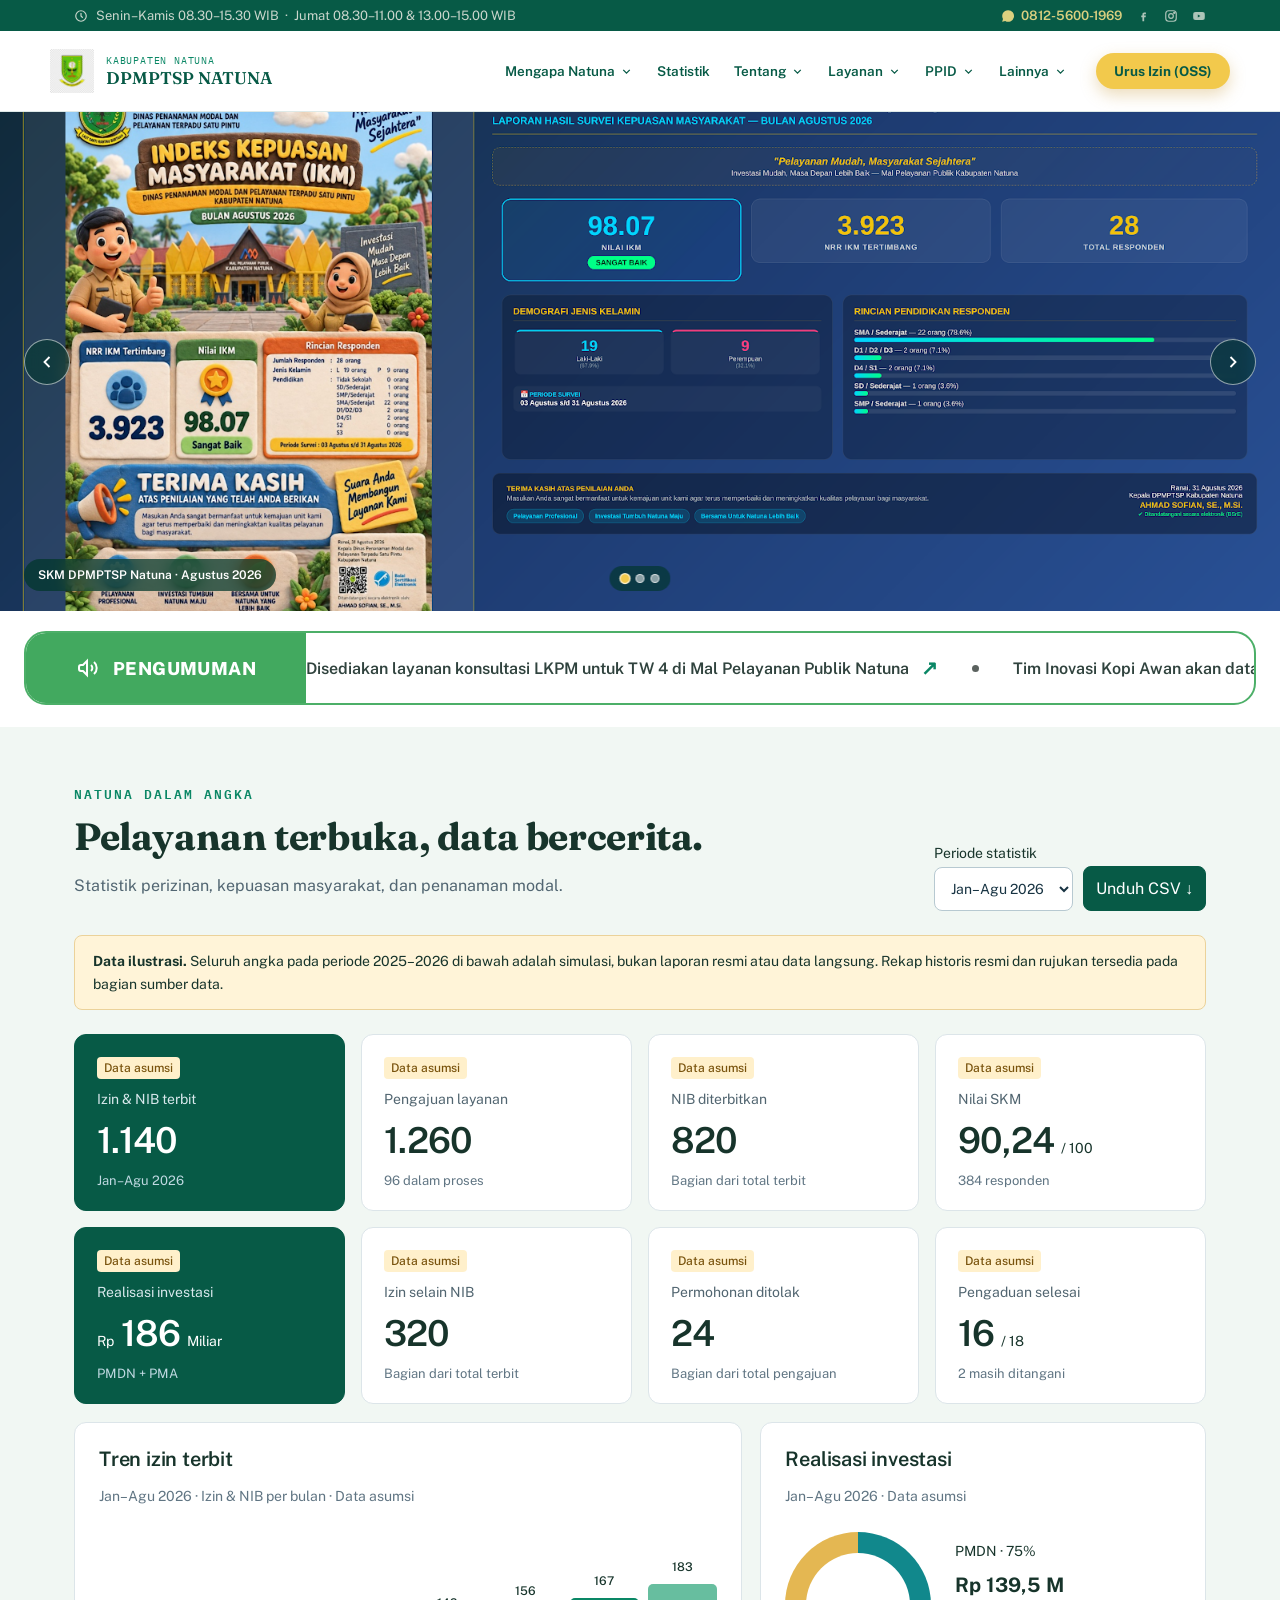
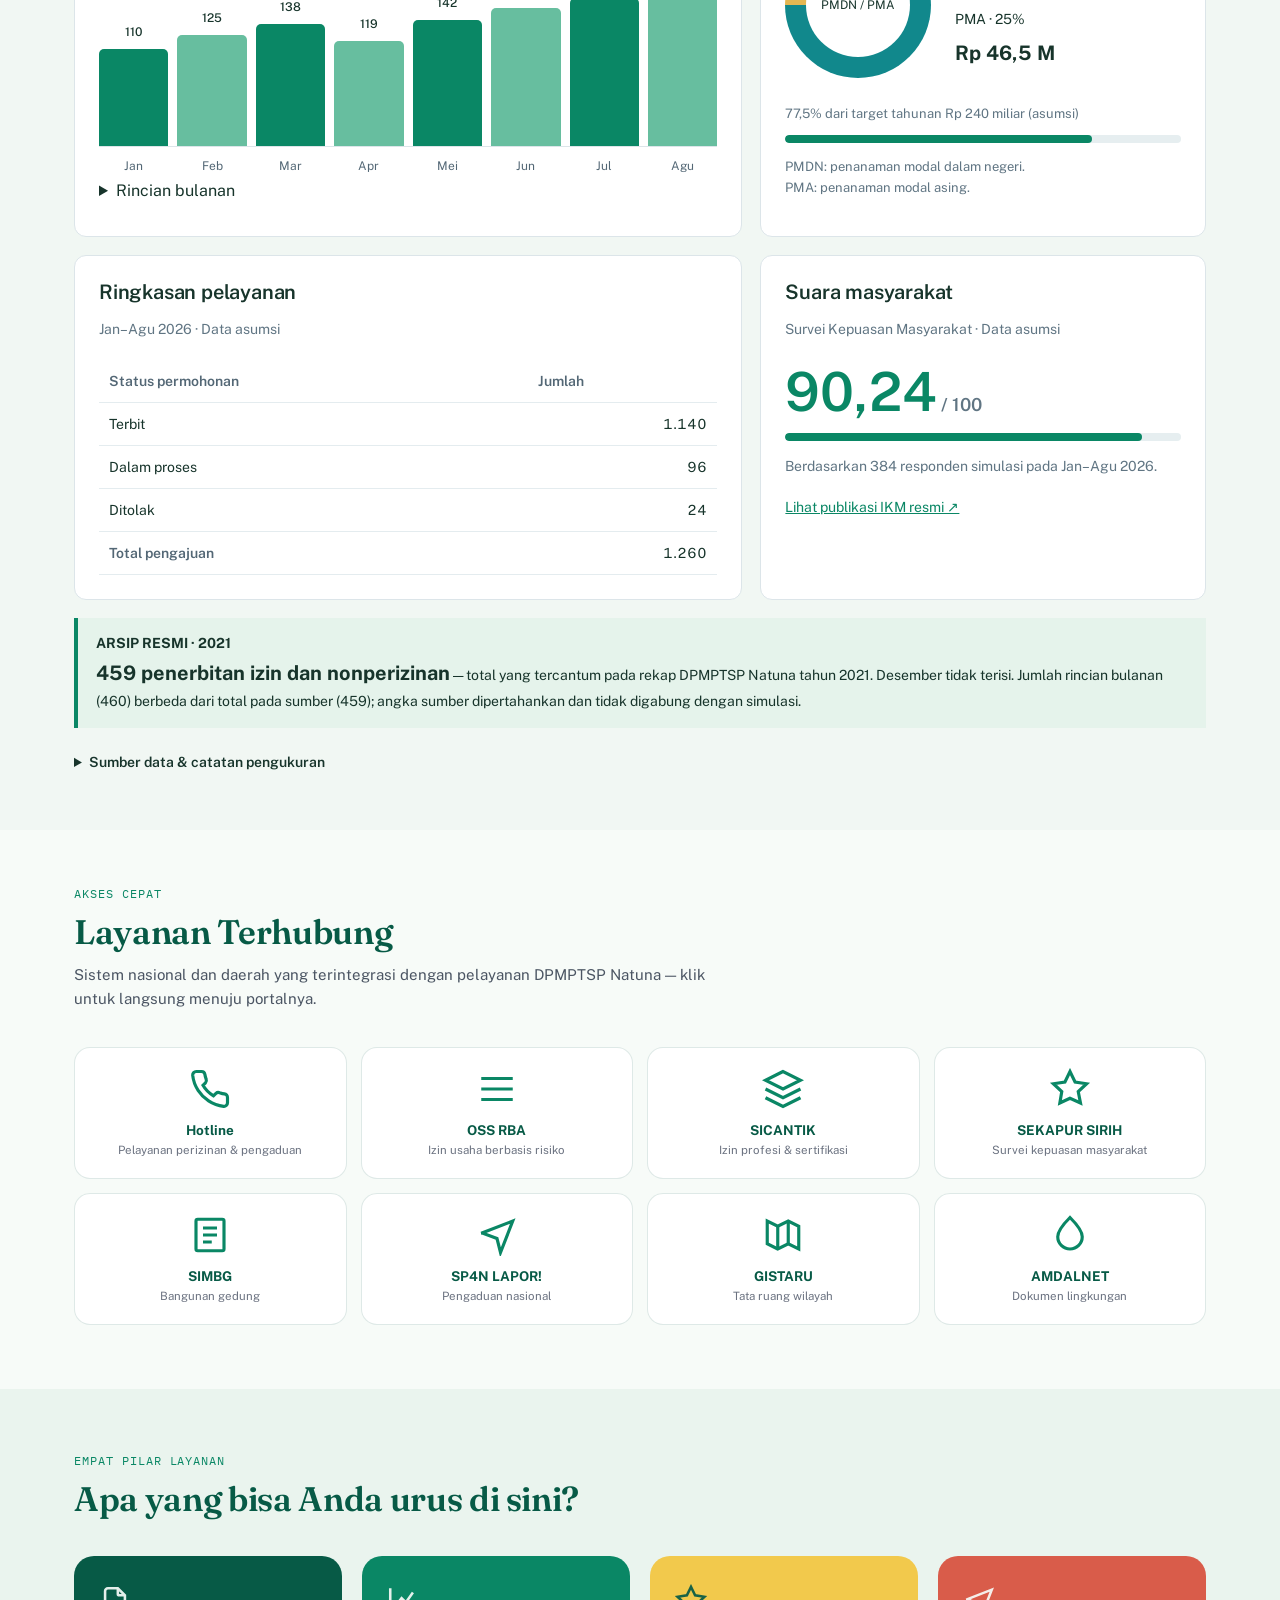
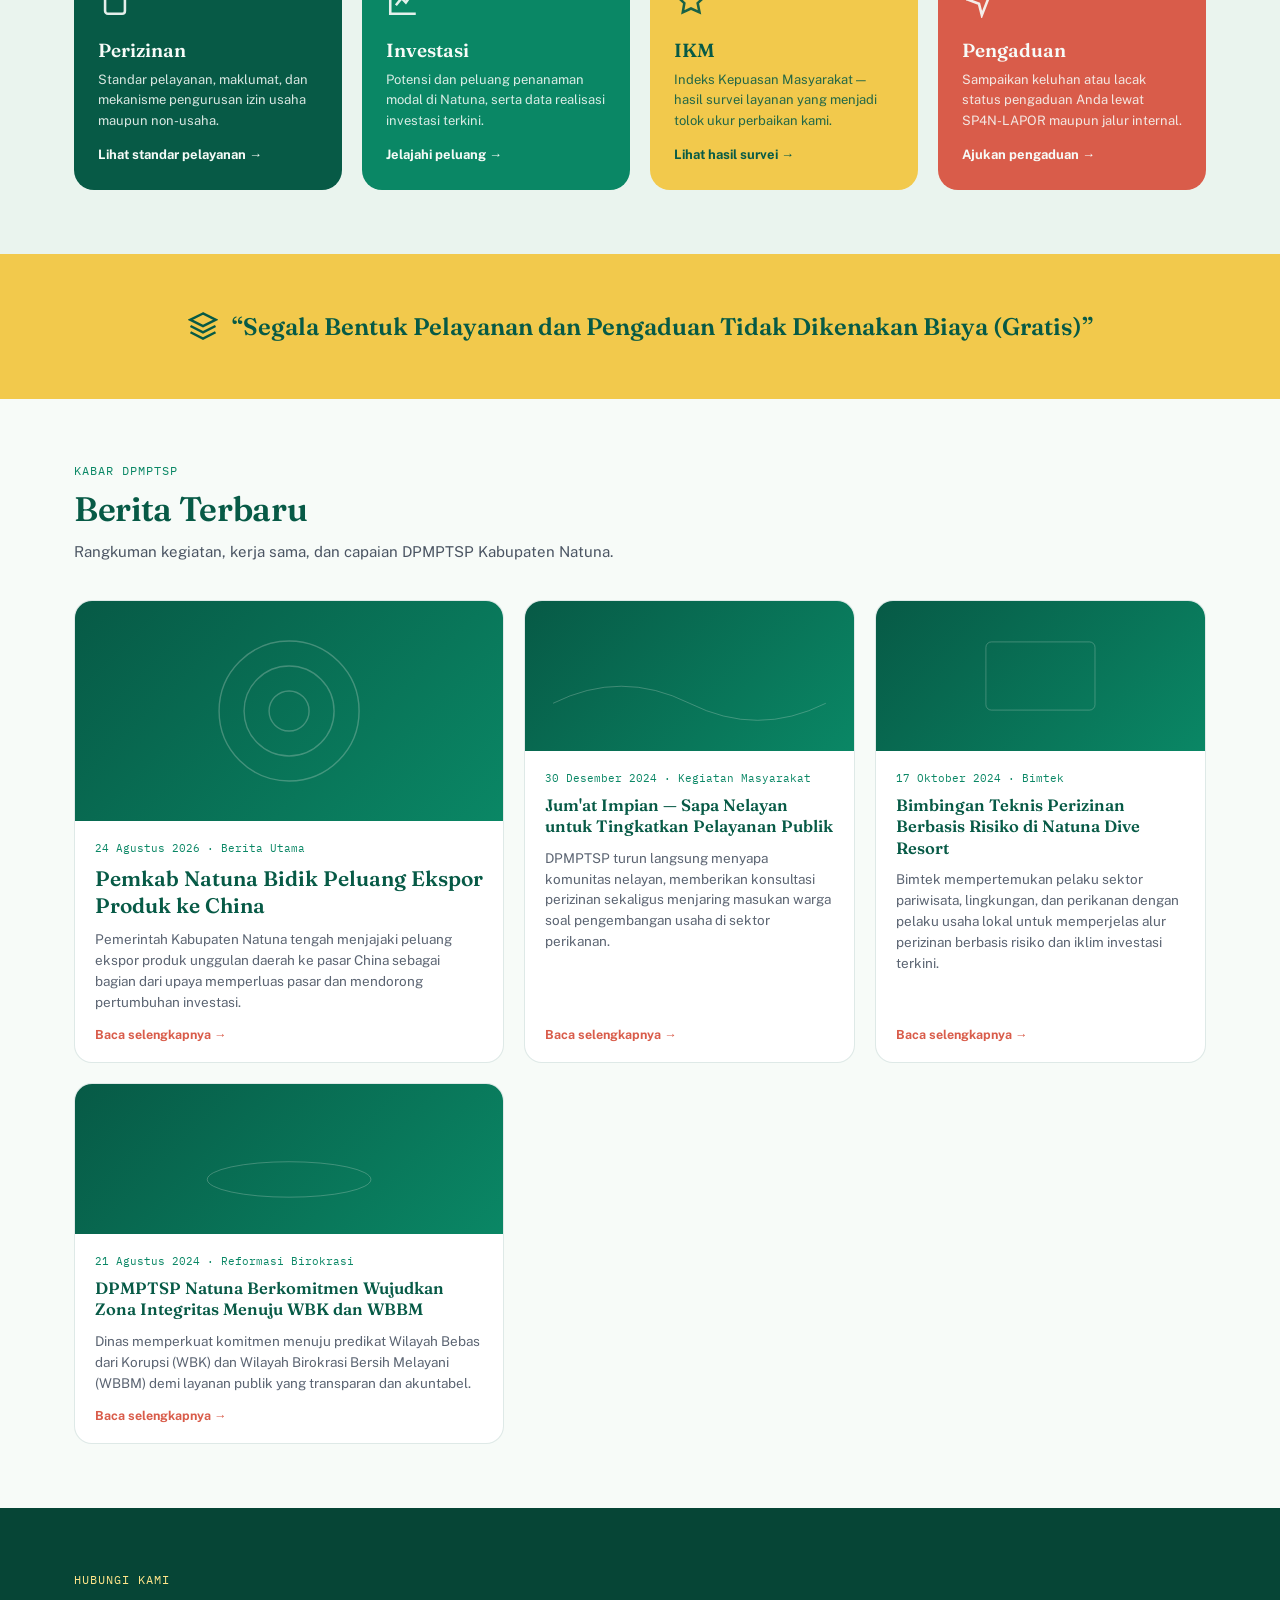
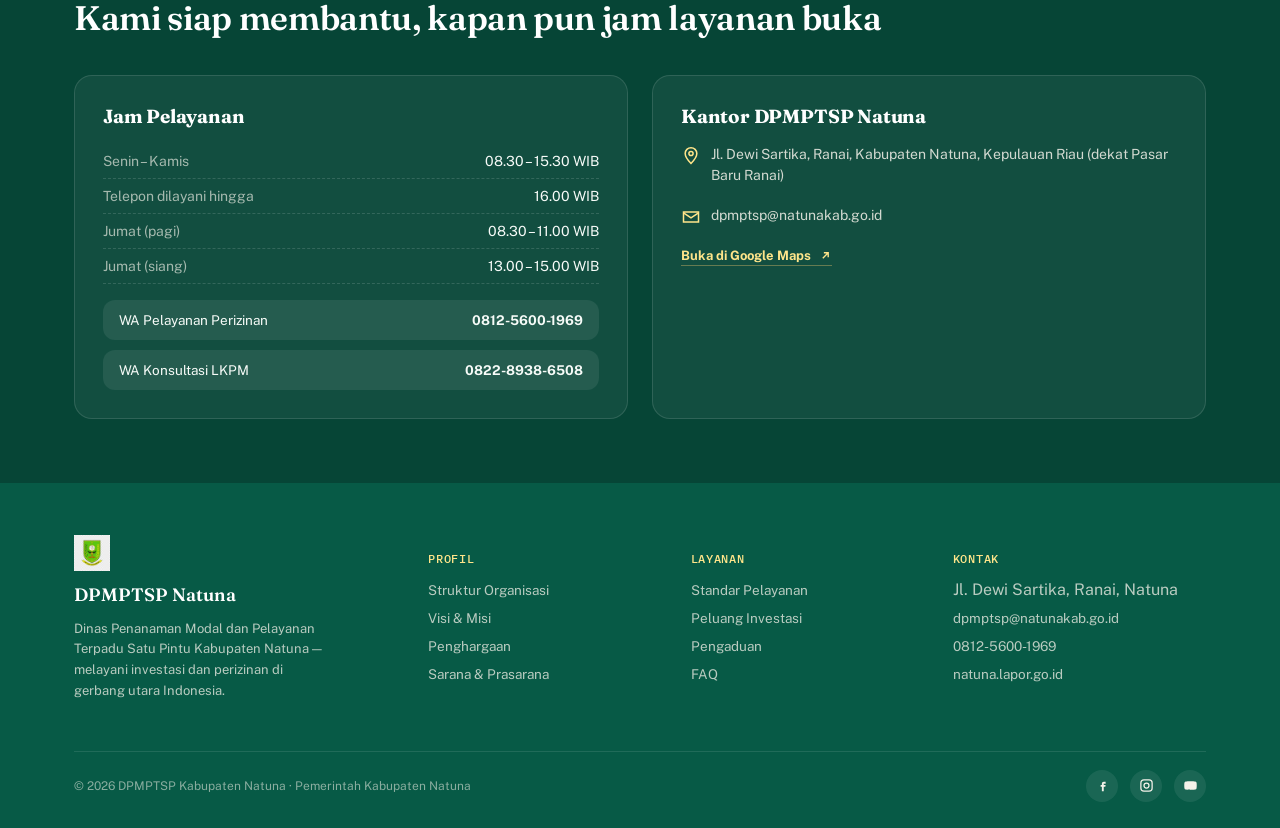
==== commit 66c5ff7b: "Perkecil hero dan tambah ticker pengumuman" ====
--- a/dpmptsp/index.html
+++ b/dpmptsp/index.html
@@ -450,7 +450,7 @@
 .dropdown a.innovation-link::before{content:"";position:absolute;left:10px;top:50%;width:5px;height:5px;border-radius:50%;background:var(--teal);transform:translateY(-50%);}
 .old-hero{display:none;}
 .hero-showcase{position:relative;background:var(--navy-2);overflow:hidden;padding:0;}
-.hero-showcase .slideshow{width:100%;aspect-ratio:2.05/1;border-radius:0;background:var(--navy-2);}
+.hero-showcase .slideshow{width:100%;height:clamp(360px,39vw,620px);aspect-ratio:auto;border-radius:0;background:var(--navy-2);}
 .hero-showcase .slide{background:var(--navy-2);}
 .hero-showcase .slide > img{width:100%;height:100%;object-fit:cover;background:transparent;}
 .gratification-slide > img{object-position:center center;}
@@ -477,6 +477,20 @@
 .slide-arrow:hover{background:var(--navy);transform:translateY(-50%) scale(1.04);}
 .slide-arrow.prev{left:24px}.slide-arrow.next{right:24px}.slide-arrow svg{width:20px;height:20px;}
 .slide-context{position:absolute;left:24px;bottom:20px;z-index:4;background:rgba(0,55,42,.72);color:#fff;border-radius:999px;padding:9px 14px;font-size:12px;font-weight:600;backdrop-filter:blur(8px);}
+.announcement-section{padding:20px 0 22px;background:#fff;}
+.announcement-shell{width:min(1320px,calc(100% - 48px));margin:0 auto;}
+.announcement-strip{display:grid;grid-template-columns:280px minmax(0,1fr);min-height:74px;overflow:hidden;border:2px solid #4CAF68;border-radius:22px;background:#fff;}
+.announcement-heading{display:flex;align-items:center;justify-content:center;gap:13px;padding:0 24px;background:#42A95F;color:#fff;font-weight:800;font-size:18px;letter-spacing:.025em;}
+.announcement-heading svg{width:24px;height:24px;flex:0 0 auto;}
+.announcement-window{display:flex;align-items:center;overflow:hidden;}
+.announcement-track{display:flex;width:max-content;animation:announcementTicker 28s linear infinite;will-change:transform;}
+.announcement-window:hover .announcement-track,.announcement-window:focus-within .announcement-track{animation-play-state:paused;}
+.announcement-group{display:flex;align-items:center;gap:34px;padding-right:34px;white-space:nowrap;}
+.announcement-item{display:inline-flex;align-items:center;gap:12px;color:#30433E;font-size:16px;font-weight:600;}
+.announcement-item:hover{color:var(--teal);}
+.announcement-item .announce-arrow{font-size:20px;color:var(--teal);}
+.announcement-dot{width:7px;height:7px;flex:0 0 auto;border-radius:50%;background:#5B625F;}
+@keyframes announcementTicker{to{transform:translateX(-50%);}}
 #kinerja{background:#F1F7F3;color:var(--ink);}
 .stat-kicker,.stat-actions a,.stat-source a,.stat-skm{color:var(--teal);}
 .stat-controls button,.stat-card.featured{background:var(--navy);border-color:var(--navy);}
@@ -493,7 +507,7 @@
   .menu-toggle{display:block;}
   .dropdown.mega-dropdown{position:static;width:100%;transform:none!important;grid-template-columns:1fr;padding:6px 14px 12px;}
   .mega-panel{padding:13px}.nav-trigger{width:100%;justify-content:space-between;padding:14px 16px;border-radius:0;}
-  .hero-showcase .slideshow{aspect-ratio:2.05/1;}
+  .hero-showcase .slideshow{height:clamp(210px,56vw,360px);aspect-ratio:auto;}
   .hero-showcase .slide > img{object-position:center;}
   .gratification-slide > img{object-position:center center;}
   .gratification-slide::before{background:linear-gradient(90deg,rgba(247,253,249,.98) 0%,rgba(247,253,249,.9) 34%,rgba(247,253,249,.28) 58%,rgba(247,253,249,0) 72%);}
@@ -505,6 +519,12 @@
   .slide-arrow{width:34px;height:34px}.slide-arrow.prev{left:8px}.slide-arrow.next{right:8px}
   .slide-context{display:none;}
   .hero-showcase .slide-dots{bottom:12px;left:auto;right:12px;transform:none;}
+  .announcement-section{padding:14px 0 16px;}
+  .announcement-shell{width:calc(100% - 24px);}
+  .announcement-strip{grid-template-columns:165px minmax(0,1fr);min-height:60px;border-radius:16px;}
+  .announcement-heading{gap:8px;padding:0 14px;font-size:12px;}
+  .announcement-heading svg{width:19px;height:19px;}
+  .announcement-item{font-size:13px;}
 }
 @media(max-width:600px){
   .gratification-brand{display:none;}
@@ -514,7 +534,13 @@
   .gratification-pledge{gap:7px;margin-top:12px;padding:6px 9px;font-size:8px;letter-spacing:.035em;white-space:nowrap;}
   .gratification-pledge::before{width:8px;height:8px;}
   .slide-arrow{display:none;}
+  .announcement-strip{grid-template-columns:122px minmax(0,1fr);min-height:56px;}
+  .announcement-heading{padding:0 10px;font-size:10px;letter-spacing:.04em;}
+  .announcement-heading svg{width:17px;height:17px;}
+  .announcement-group{gap:24px;padding-right:24px;}
+  .announcement-item{gap:8px;font-size:12px;}
 }
+@media(prefers-reduced-motion:reduce){.announcement-window{overflow-x:auto;}.announcement-track{animation:none;}}
 
 </style>
 </head>
@@ -555,13 +581,13 @@
         <button class="nav-item nav-chev nav-trigger" type="button" aria-expanded="false">Mengapa Natuna <svg viewBox="0 0 24 24" fill="none" stroke="currentColor" stroke-width="2.4"><path d="m6 9 6 6 6-6"></path></svg></button>
         <div class="dropdown mega-dropdown">
           <div class="mega-panel"><span class="mega-kicker">Prospek Natuna</span><h3>Peluang di gerbang utara Indonesia</h3><p>Informasi dasar yang membantu investor mengenal Natuna.</p><a href="#">Demografi <span>→</span></a><a href="#">Insentif <span>→</span></a></div>
-          <div class="mega-panel featured"><span class="mega-kicker">Peta Peluang</span><h3>Aksi Visual Investasi Natuna (INVESTA)</h3><p>Jelajahi potensi dan peluang investasi Natuna secara visual.</p><a href="https://investa.natunago.id/" target="_blank" rel="noopener">Buka INVESTA <span>↗</span></a></div>
+          <div class="mega-panel featured"><span class="mega-kicker">Peta Peluang</span><h3>Aksi Visual Investasi Natuna (INVESTA)</h3><p>Jelajahi potensi dan peluang investasi Natuna secara visual.</p><a href="/investa/">Buka INVESTA <span>→</span></a></div>
           <div class="mega-panel"><span class="mega-kicker">Perizinan Terpadu</span><h3>Online Single Submission (OSS)</h3><p>Sistem satu pintu untuk memulai dan mengelola perizinan berusaha.</p><a href="https://oss.go.id/" target="_blank" rel="noopener">Kunjungi OSS <span>↗</span></a></div>
         </div>
       </div>
       <a href="#kinerja">Statistik</a>
       <div class="nav-item-wrap"><button class="nav-item nav-chev nav-trigger" type="button" aria-expanded="false">Tentang <svg viewBox="0 0 24 24" fill="none" stroke="currentColor" stroke-width="2.4"><path d="m6 9 6 6 6-6"></path></svg></button><div class="dropdown"><a href="https://dpmptsp.natunakab.go.id/tentang-3/" target="_blank" rel="noopener">Tentang DPMPTSP</a><a href="https://dpmptsp.natunakab.go.id/struktur-organisasi/" target="_blank" rel="noopener">Struktur Organisasi</a><a href="https://dpmptsp.natunakab.go.id/visi-dan-misi/" target="_blank" rel="noopener">Visi &amp; Misi</a><a href="https://dpmptsp.natunakab.go.id/penghargaan/" target="_blank" rel="noopener">Penghargaan</a><a href="https://dpmptsp.natunakab.go.id/saranaprasarana/" target="_blank" rel="noopener">Sarana &amp; Prasarana</a></div></div>
-      <div class="nav-item-wrap"><button class="nav-item nav-chev nav-trigger" type="button" aria-expanded="false">Layanan <svg viewBox="0 0 24 24" fill="none" stroke="currentColor" stroke-width="2.4"><path d="m6 9 6 6 6-6"></path></svg></button><div class="dropdown"><a href="https://oss.go.id/" target="_blank" rel="noopener">Perizinan Berusaha</a><a href="#layanan">Perizinan Non Berusaha</a><a href="#investasi">Pelayanan Penanaman Modal</a><span class="dropdown-label service-label">Inovasi</span><a class="innovation-link" href="https://dpmptsp.natunakab.go.id/gajahmina/" target="_blank" rel="noopener">Gajahmina</a><a class="innovation-link" href="https://dpmptsp.natunakab.go.id/jumat-impian/" target="_blank" rel="noopener">Jum'at Impian</a><a class="innovation-link" href="https://dpmptsp.natunakab.go.id/kopi-awan/" target="_blank" rel="noopener">Kopi Awan</a></div></div>
+      <div class="nav-item-wrap"><button class="nav-item nav-chev nav-trigger" type="button" aria-expanded="false">Layanan <svg viewBox="0 0 24 24" fill="none" stroke="currentColor" stroke-width="2.4"><path d="m6 9 6 6 6-6"></path></svg></button><div class="dropdown"><a href="https://oss.go.id/" target="_blank" rel="noopener">Perizinan Berusaha</a><a href="#layanan">Perizinan Non Berusaha</a><a href="#investasi">Pelayanan Penanaman Modal</a><span class="dropdown-label service-label">Inovasi</span><a class="innovation-link" href="/investa/">INVESTA</a><a class="innovation-link" href="https://dpmptsp.natunakab.go.id/gajahmina/" target="_blank" rel="noopener">Gajahmina</a><a class="innovation-link" href="https://dpmptsp.natunakab.go.id/jumat-impian/" target="_blank" rel="noopener">Jum'at Impian</a><a class="innovation-link" href="https://dpmptsp.natunakab.go.id/kopi-awan/" target="_blank" rel="noopener">Kopi Awan</a></div></div>
       <div class="nav-item-wrap">
         <button class="nav-item nav-chev nav-trigger" type="button" aria-expanded="false">PPID <svg viewBox="0 0 24 24" fill="none" stroke="currentColor" stroke-width="2.4"><path d="m6 9 6 6 6-6"></path></svg></button>
         <div class="dropdown wide grouped ppid-dropdown">
@@ -673,6 +699,33 @@
     <div class="slide-dots" aria-label="Pilih slide"><button class="dot active" type="button" data-i="0" aria-label="Tampilkan slide SKM"></button><button class="dot" type="button" data-i="1" aria-label="Tampilkan slide Fiktif Positif"></button><button class="dot" type="button" data-i="2" aria-label="Tampilkan slide Tolak Gratifikasi"></button></div>
   </div>
 </section>
+
+<aside class="announcement-section" aria-label="Pengumuman DPMPTSP Natuna">
+  <div class="announcement-shell">
+    <div class="announcement-strip">
+      <div class="announcement-heading">
+        <svg viewBox="0 0 24 24" fill="none" stroke="currentColor" stroke-width="2" aria-hidden="true"><path d="M3 11v2a2 2 0 0 0 2 2h2l4 4V5L7 9H5a2 2 0 0 0-2 2Z"></path><path d="M15 9a4 4 0 0 1 0 6M18 6a8 8 0 0 1 0 12"></path></svg>
+        <span>PENGUMUMAN</span>
+      </div>
+      <div class="announcement-window">
+        <div class="announcement-track">
+          <div class="announcement-group">
+            <a class="announcement-item" href="#layanan">Disediakan layanan konsultasi LKPM untuk TW 4 di Mal Pelayanan Publik Natuna <span class="announce-arrow">↗</span></a>
+            <span class="announcement-dot" aria-hidden="true"></span>
+            <a class="announcement-item" href="https://dpmptsp.natunakab.go.id/kopi-awan/" target="_blank" rel="noopener">Tim Inovasi Kopi Awan akan datang ke Sedanau tanggal 15 Oktober, ditunggu ya <span class="announce-arrow">↗</span></a>
+            <span class="announcement-dot" aria-hidden="true"></span>
+          </div>
+          <div class="announcement-group" aria-hidden="true">
+            <span class="announcement-item">Disediakan layanan konsultasi LKPM untuk TW 4 di Mal Pelayanan Publik Natuna <span class="announce-arrow">↗</span></span>
+            <span class="announcement-dot"></span>
+            <span class="announcement-item">Tim Inovasi Kopi Awan akan datang ke Sedanau tanggal 15 Oktober, ditunggu ya <span class="announce-arrow">↗</span></span>
+            <span class="announcement-dot"></span>
+          </div>
+        </div>
+      </div>
+    </div>
+  </div>
+</aside>
 
 <section id="kinerja" aria-labelledby="stat-title"><div class="wrap">
 <div class="stat-heading"><div><span class="stat-kicker">NATUNA DALAM ANGKA</span><h2 id="stat-title">Pelayanan terbuka, data bercerita.</h2><p>Statistik perizinan, kepuasan masyarakat, dan penanaman modal.</p></div><div class="stat-controls"><label>Periode statistik<select id="stat-period"><option value="2026">Jan–Agu 2026</option><option value="2025">Tahun 2025</option></select></label><button type="button" id="stat-download">Unduh CSV ↓</button></div></div>
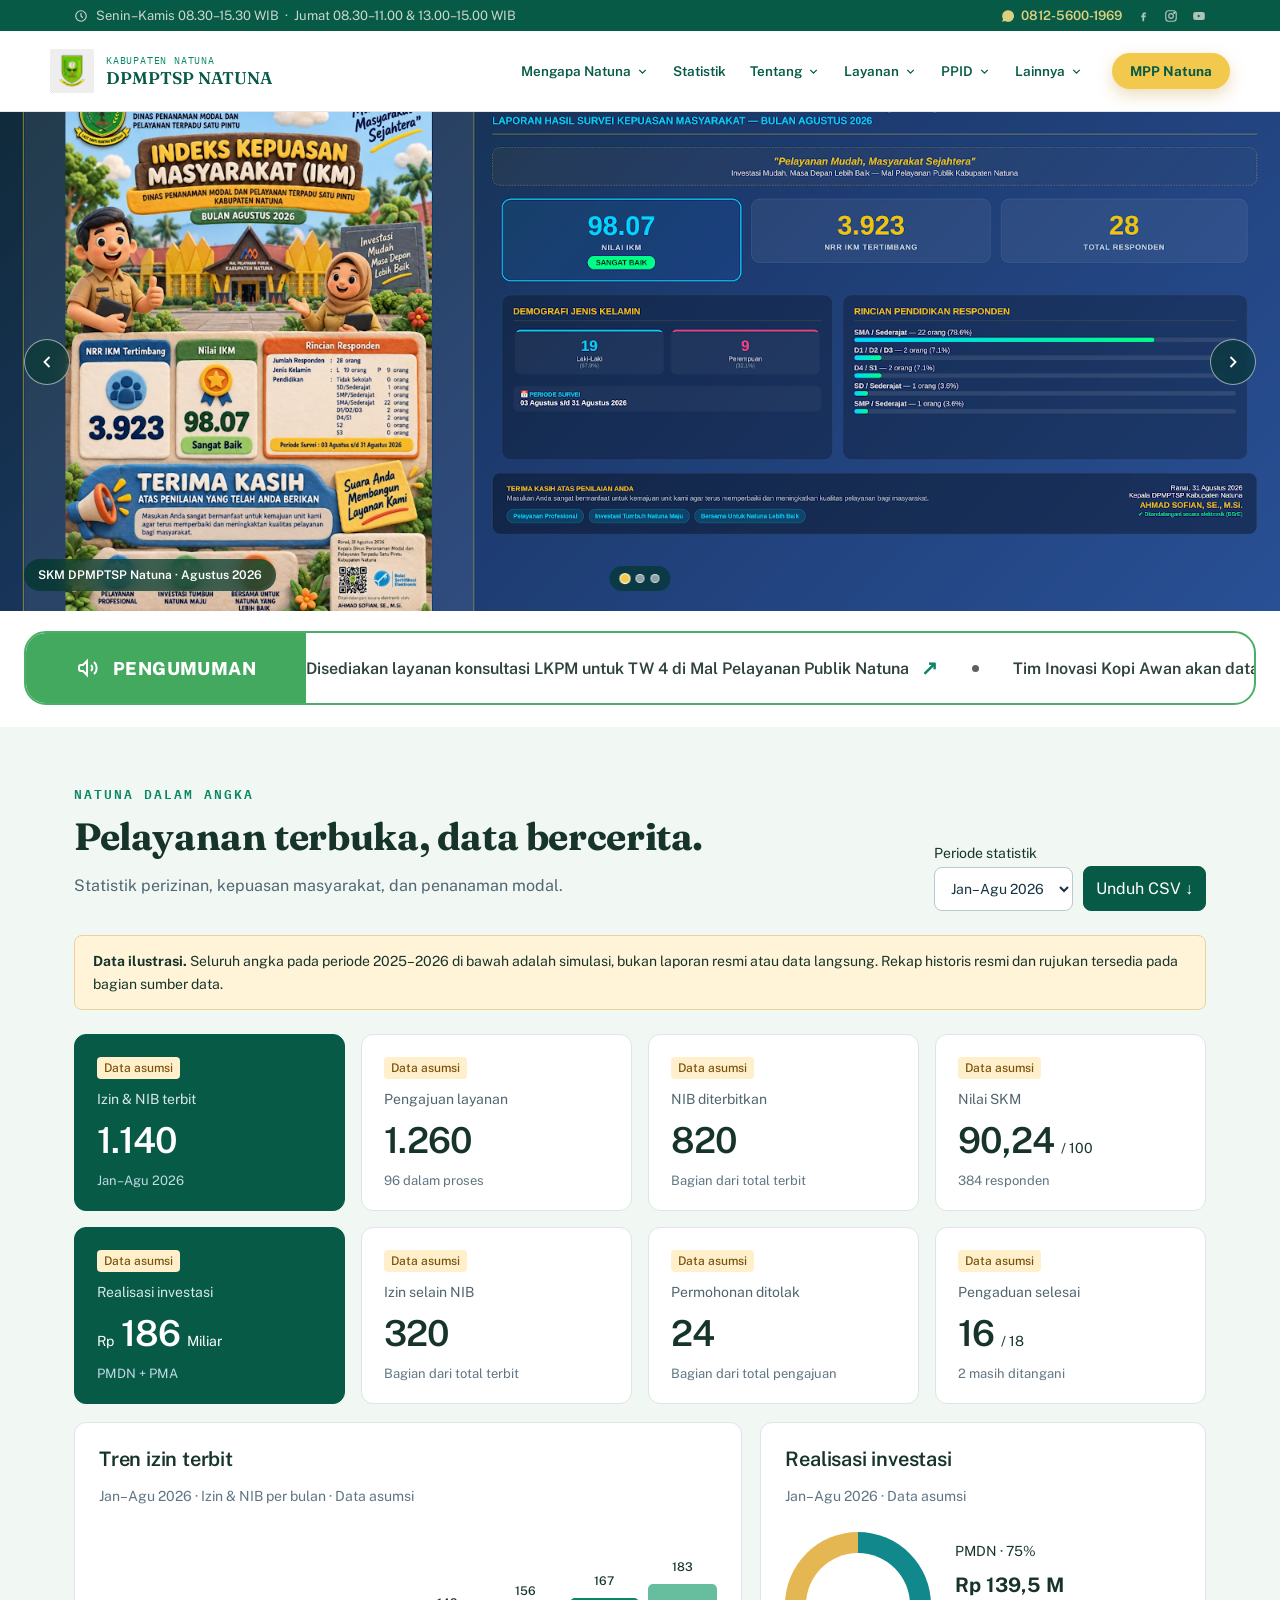
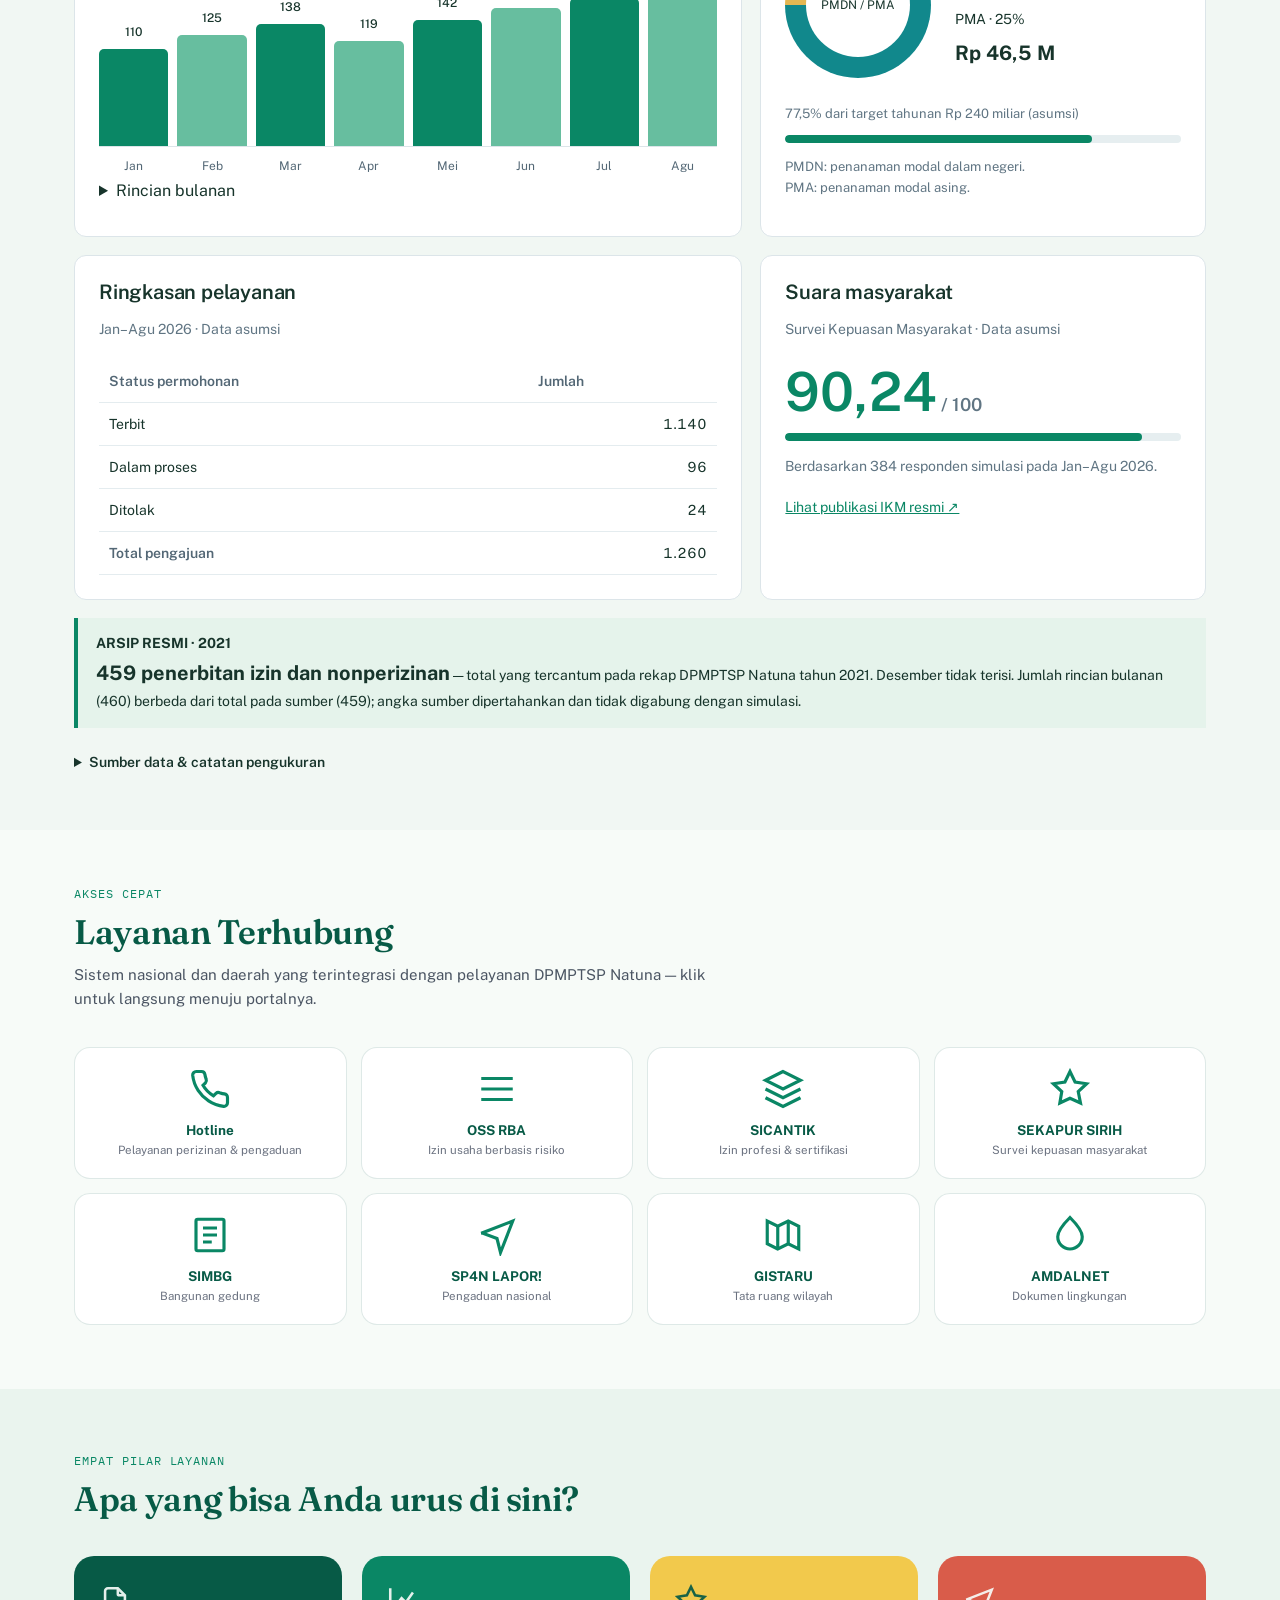
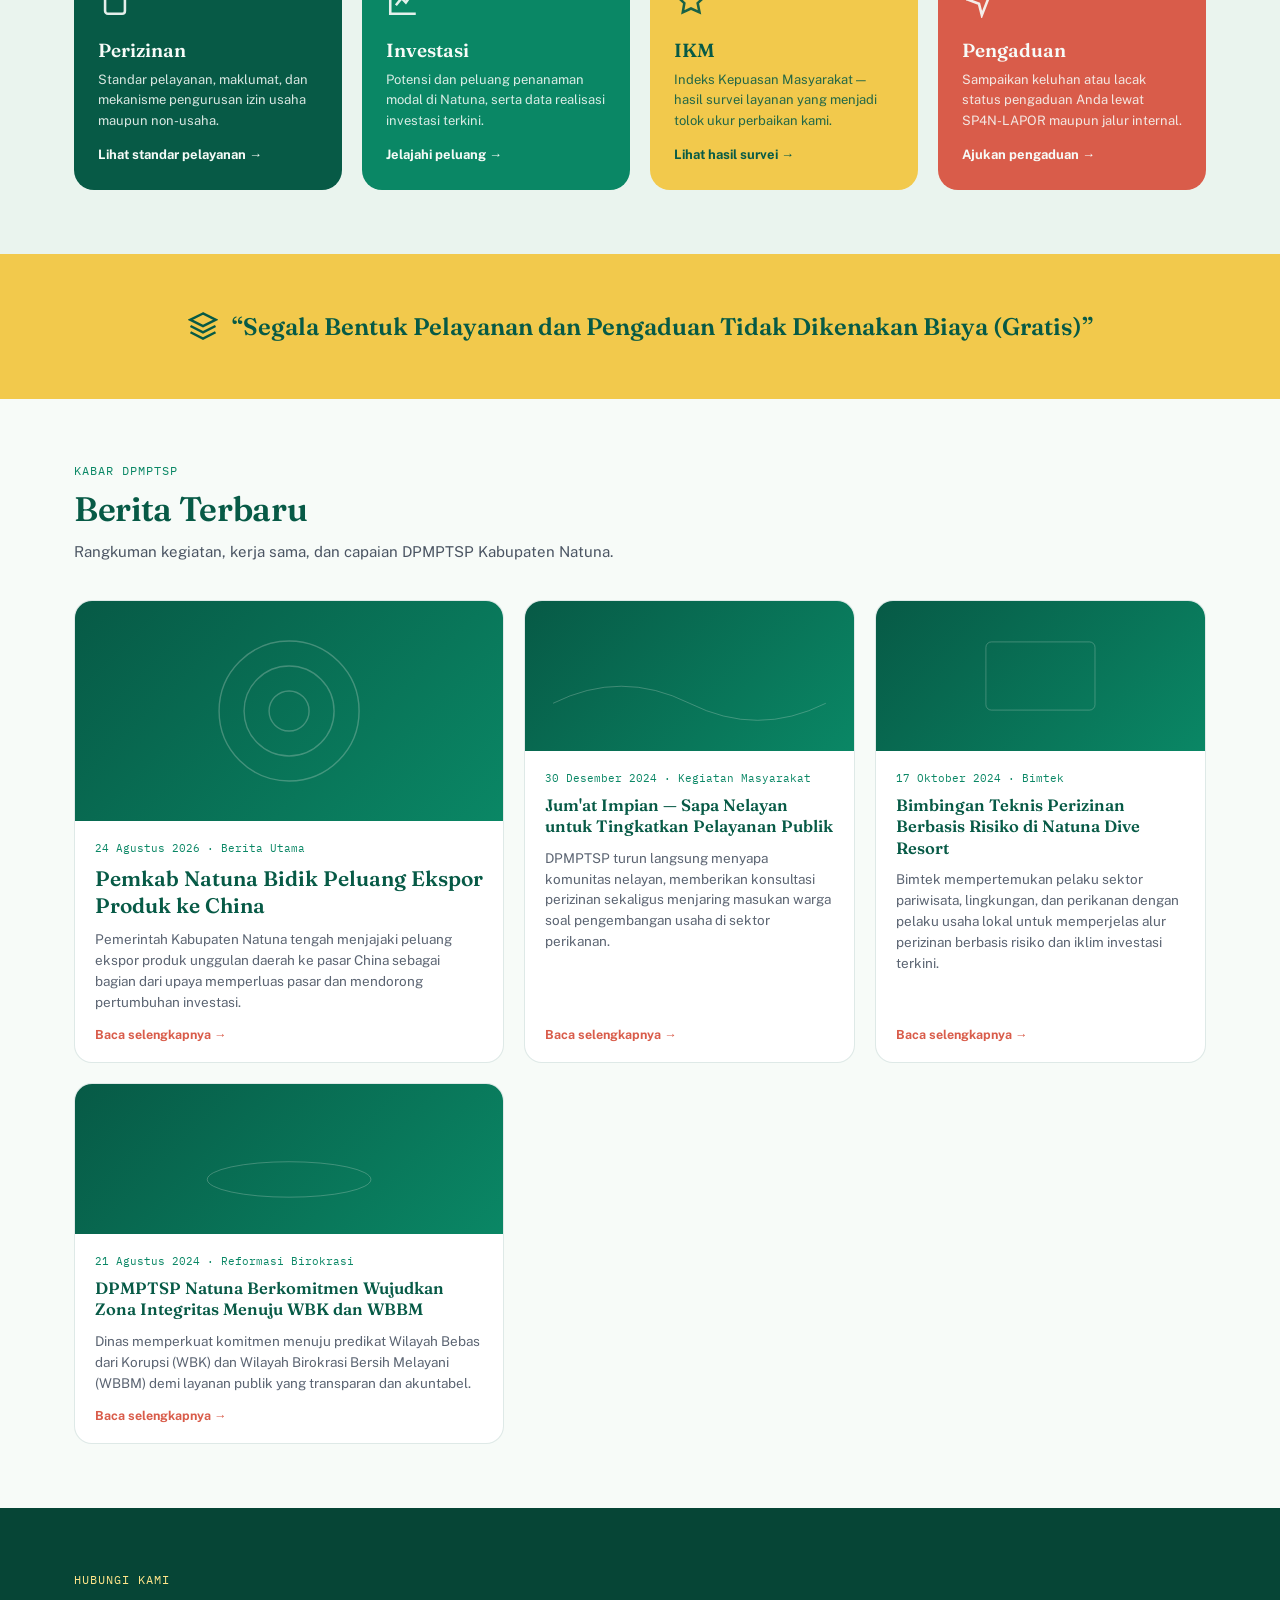
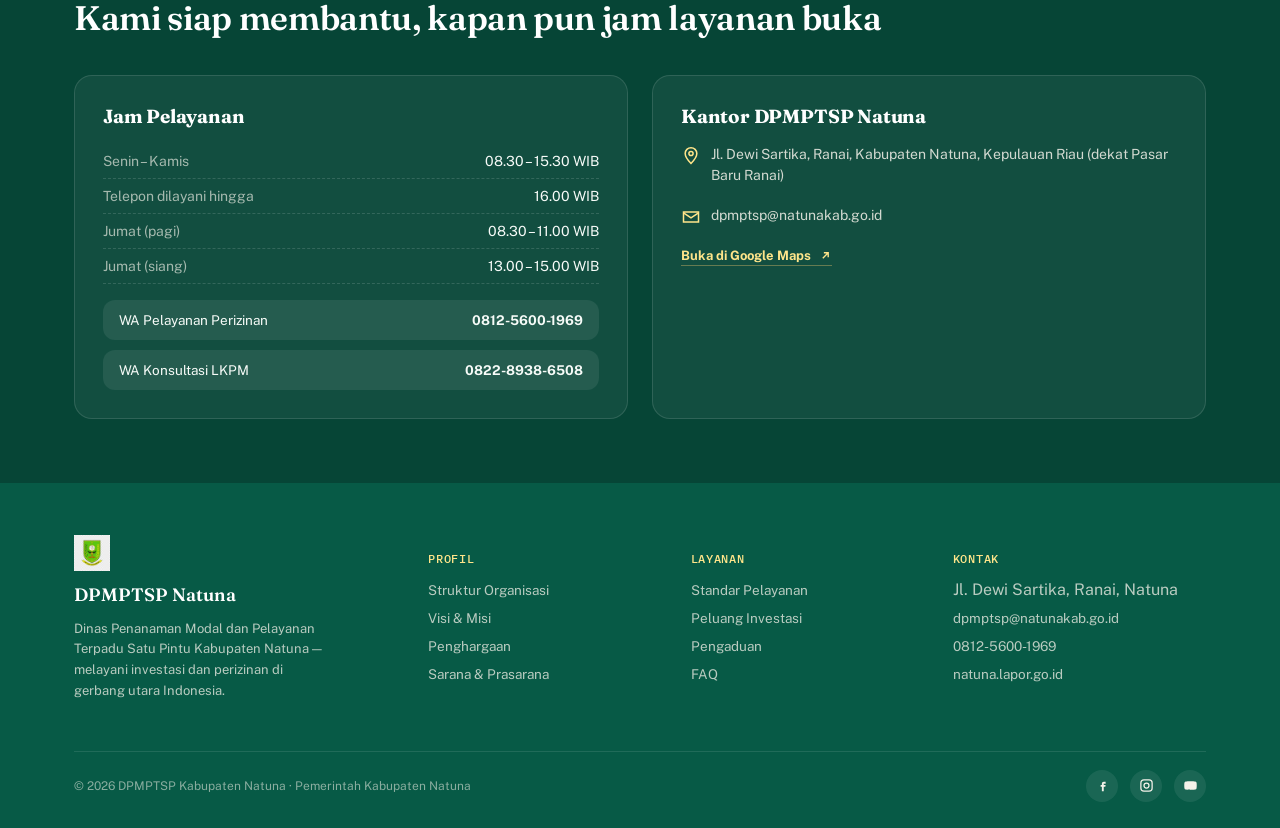
==== commit 5f979c6a: "Arahkan tombol utama ke MPP Natuna" ====
--- a/dpmptsp/index.html
+++ b/dpmptsp/index.html
@@ -619,7 +619,7 @@
         </div>
       </div>
     </nav>
-    <a class="nav-cta" href="https://oss.go.id/" target="_blank" rel="noopener">Urus Izin (OSS)</a>
+    <a class="nav-cta" href="https://mpp.natunakab.go.id/" target="_blank" rel="noopener">MPP Natuna</a>
   </div>
 </header>
 
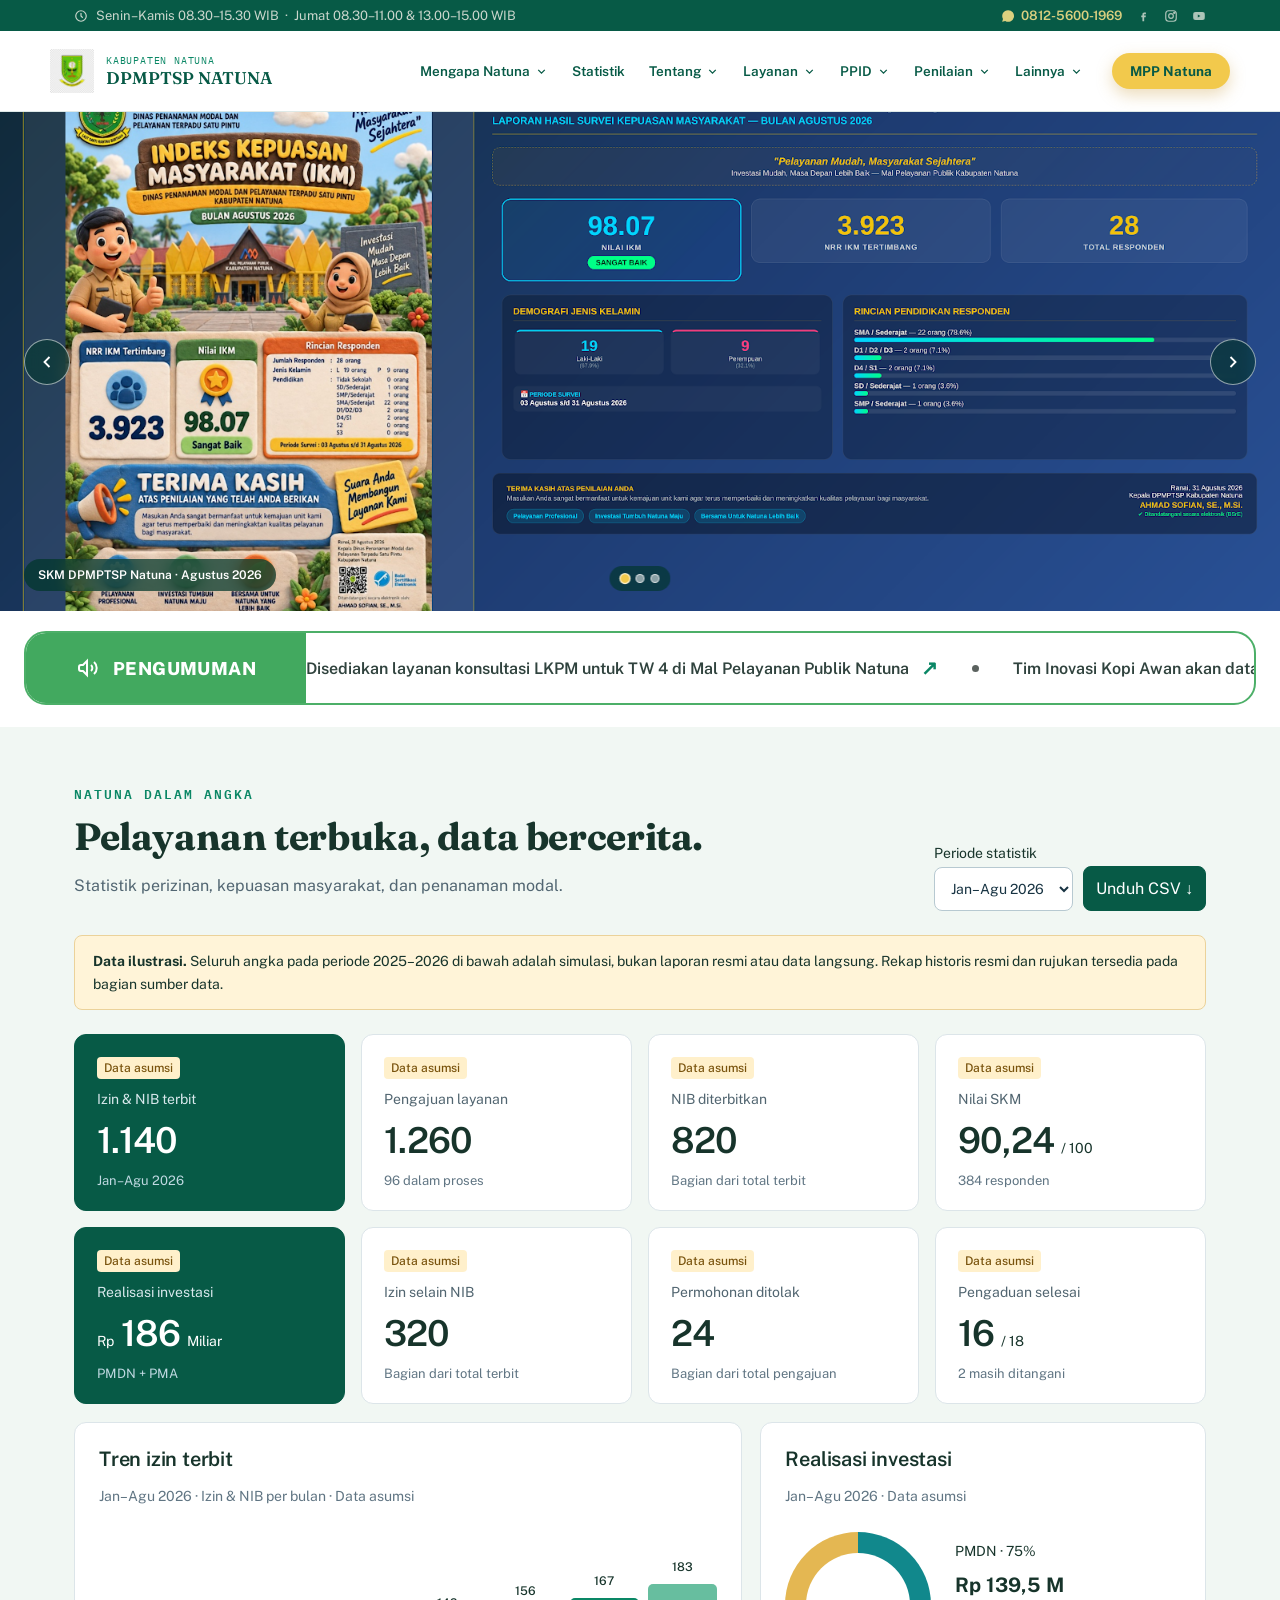
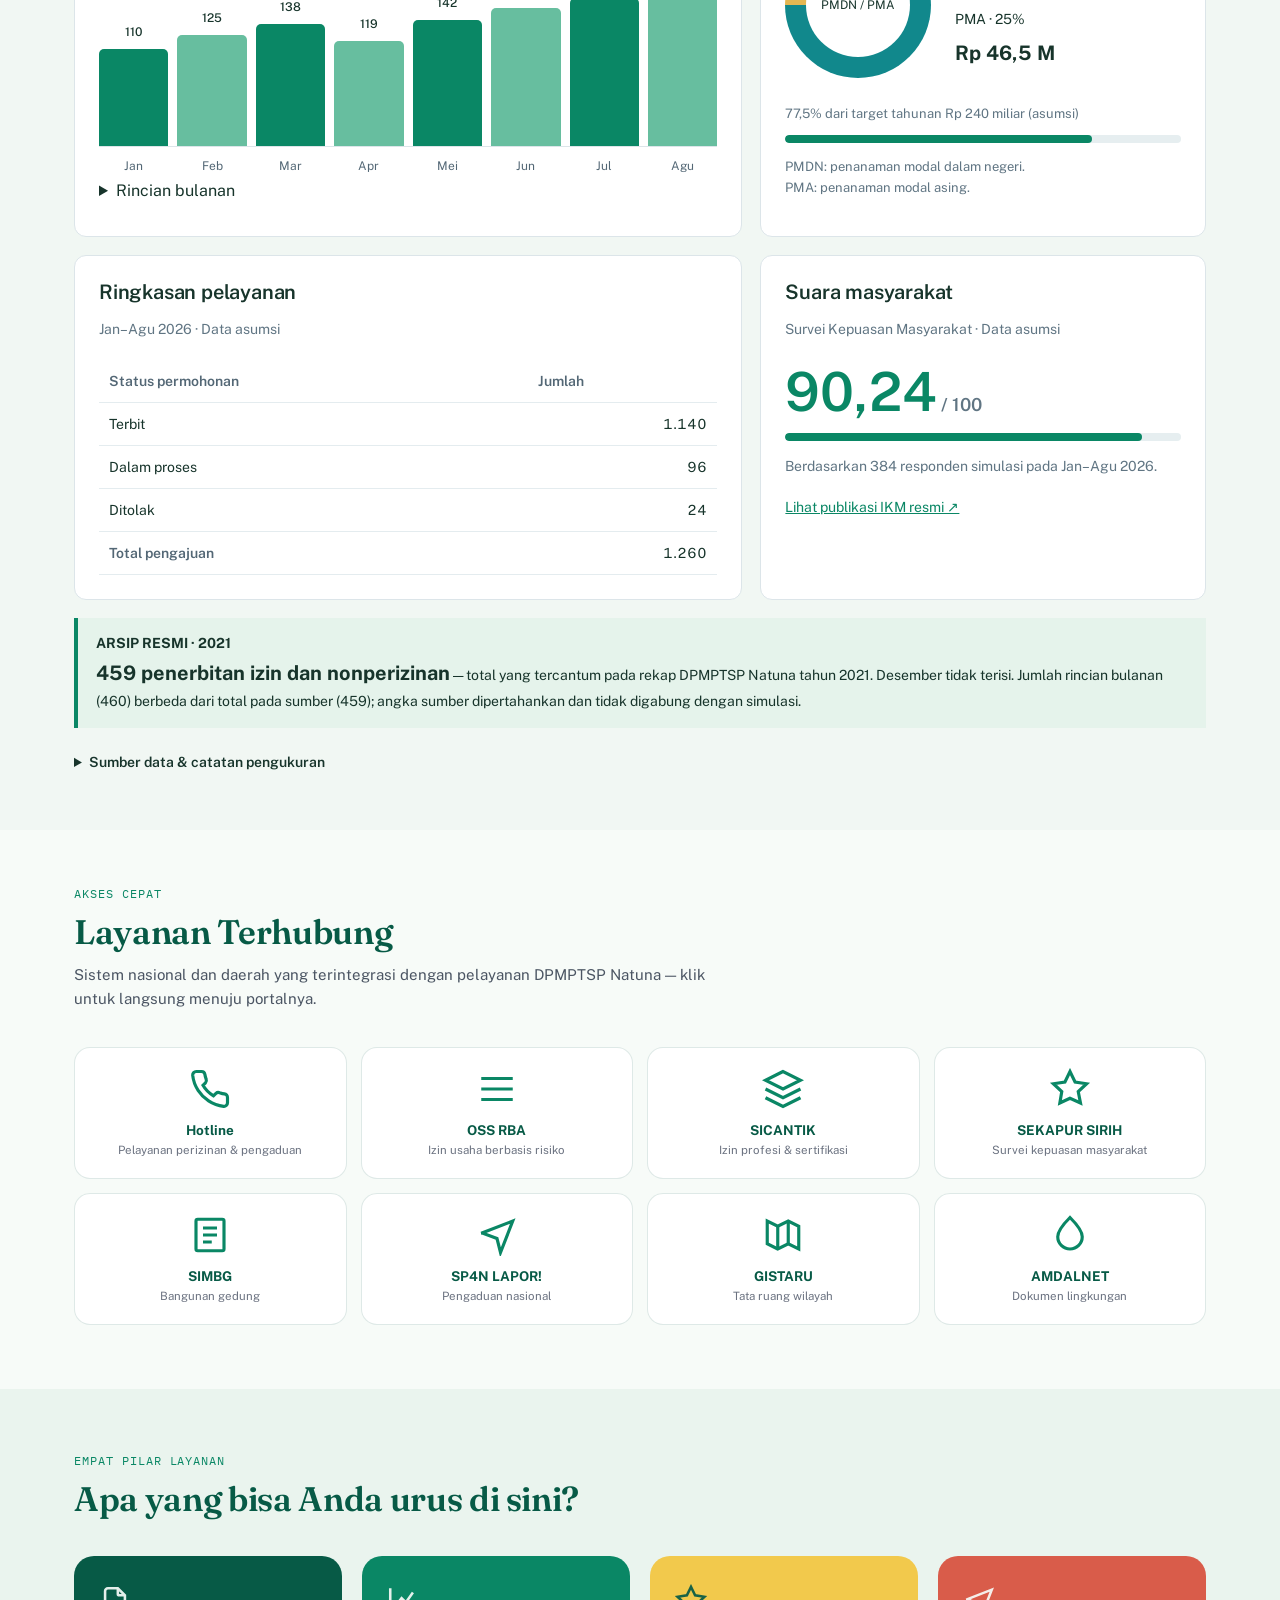
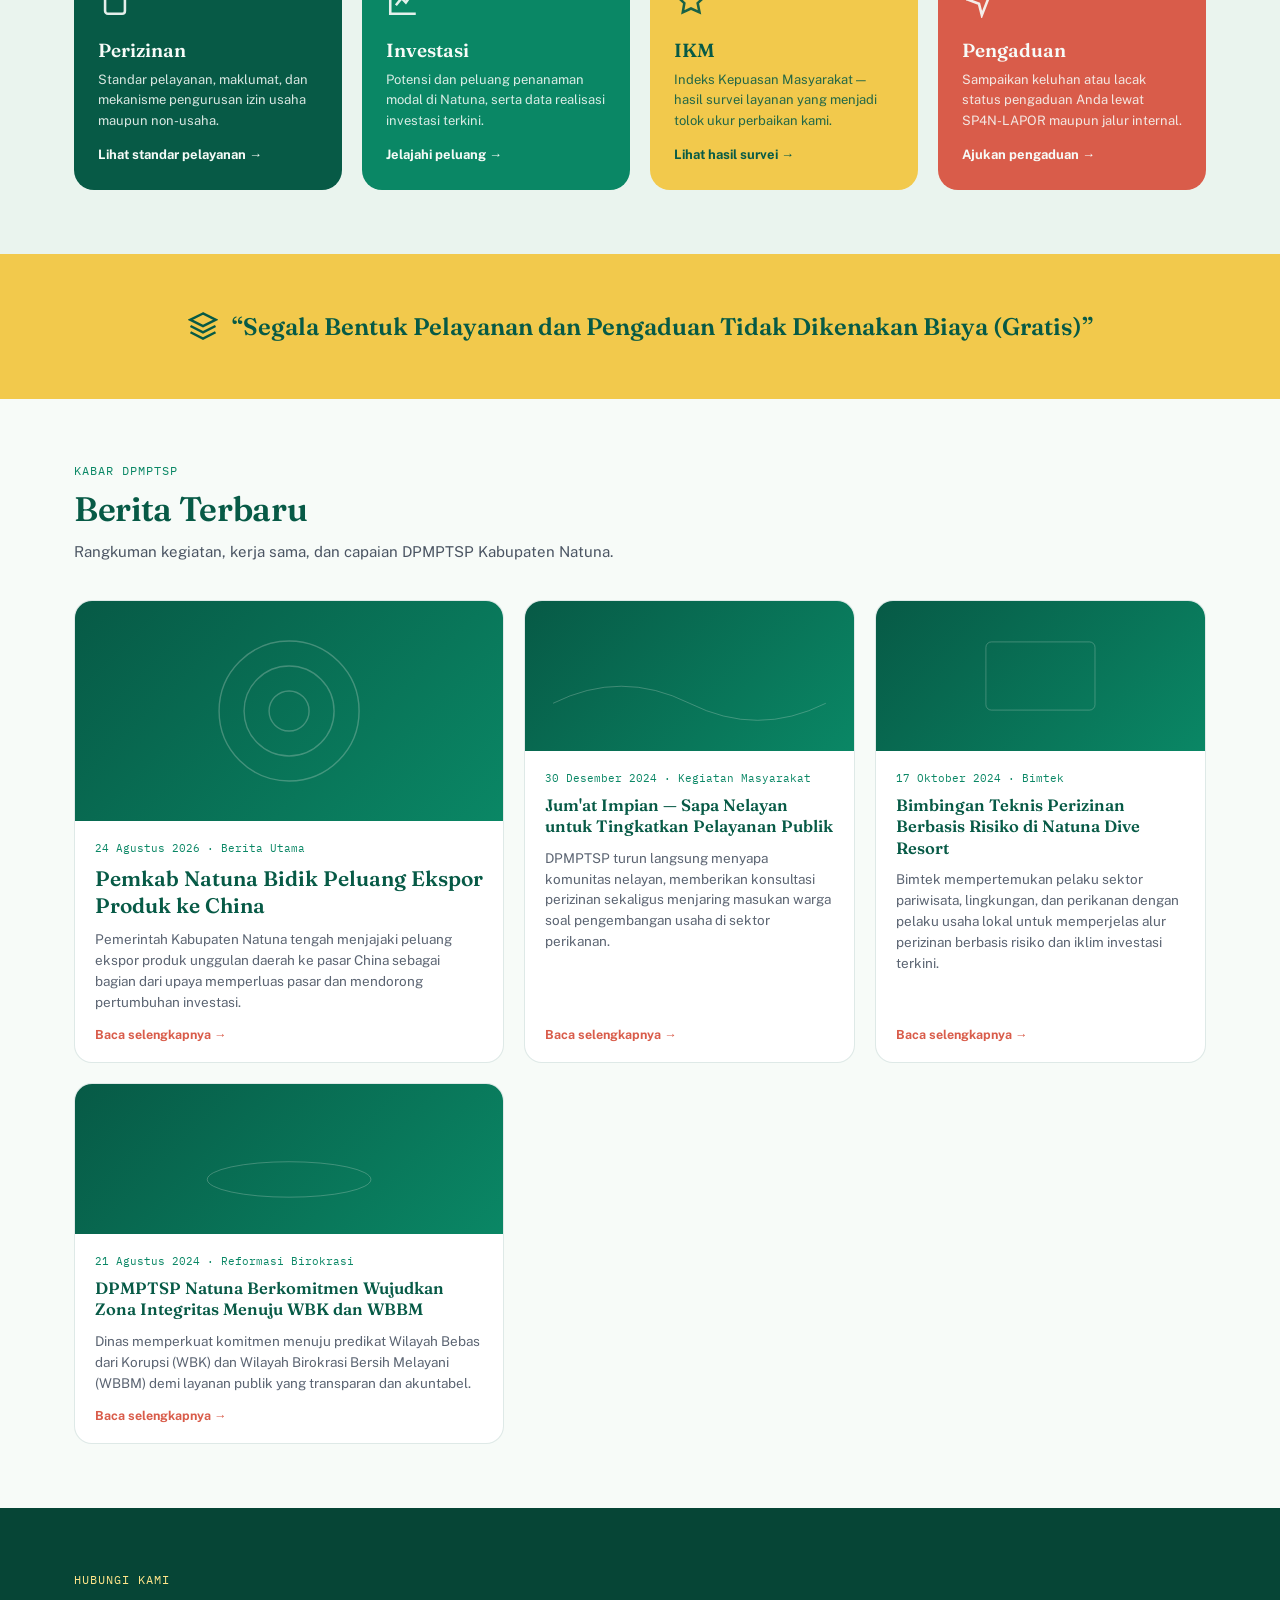
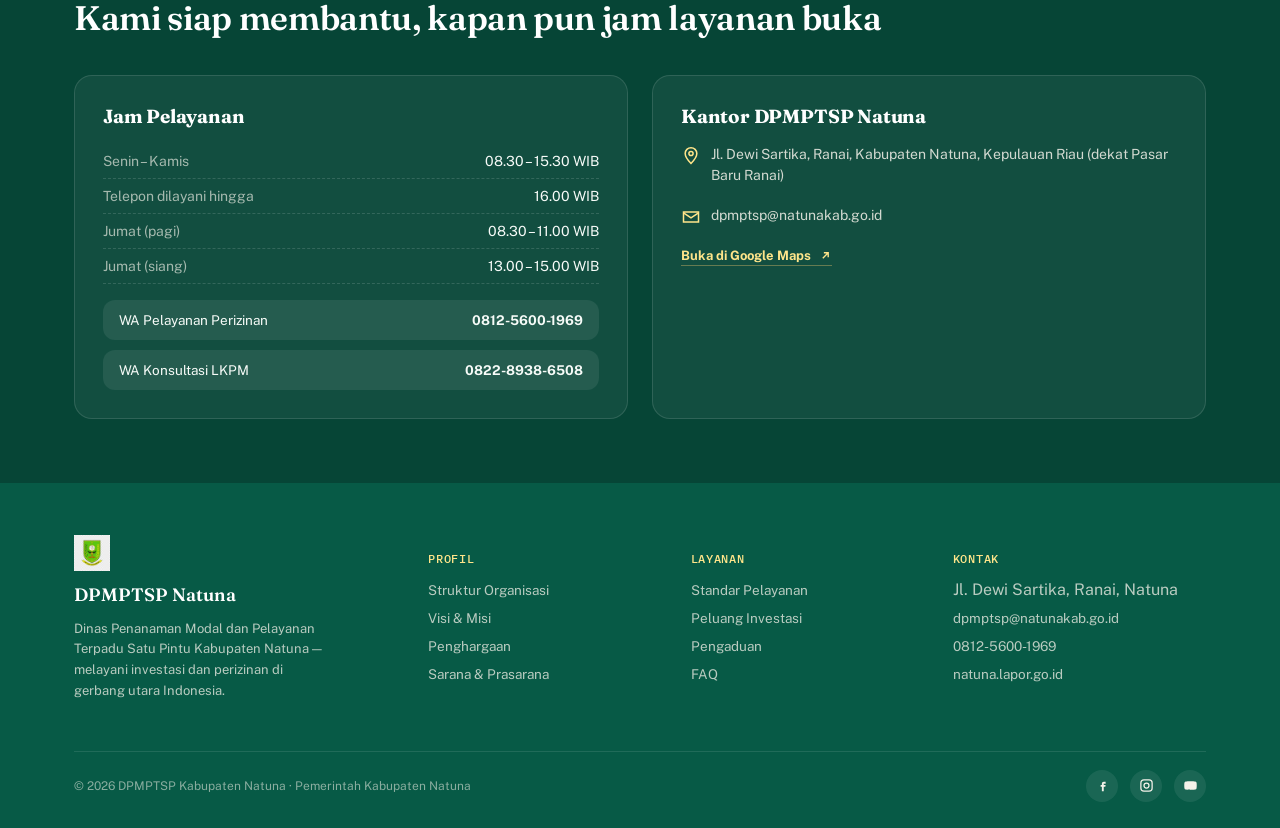
==== commit db3e9d6c: "Tambah dashboard penilaian DPMPTSP" ====
--- a/dpmptsp/index.html
+++ b/dpmptsp/index.html
@@ -498,7 +498,7 @@
 .stat-bar:nth-child(even){background:#67BE9F;}
 .stat-official{border-left-color:var(--teal);background:#E5F3EB;}
 @media(max-width:1120px){nav.primary>a,.nav-item{font-size:12.5px;padding:9px 8px}.nav-cta{display:none}.brand-text .name{font-size:15px}}
-@media(max-width:900px){
+@media(max-width:1120px){
   nav.primary{position:absolute;top:100%;left:0;right:0;bottom:auto;margin:0;max-height:calc(100vh - 120px);padding:12px 18px 24px;background:#fff;box-shadow:0 20px 32px rgba(7,69,54,.16);flex-direction:column;align-items:stretch;gap:2px;overflow-y:auto;transform:translateY(-8px);opacity:0;visibility:hidden;pointer-events:none;transition:opacity .2s ease,transform .2s ease,visibility .2s ease;}
   nav.primary.open{transform:translateY(0);opacity:1;visibility:visible;pointer-events:auto;}
   nav.primary>a{padding:14px 16px;border-bottom:1px solid var(--line);border-radius:0;}
@@ -608,6 +608,14 @@
         </div>
       </div>
       <div class="nav-item-wrap">
+        <button class="nav-item nav-chev nav-trigger" type="button" aria-expanded="false">Penilaian <svg viewBox="0 0 24 24" fill="none" stroke="currentColor" stroke-width="2.4"><path d="m6 9 6 6 6-6"></path></svg></button>
+        <div class="dropdown">
+          <a href="/penilaian/">Dashboard Penilaian</a>
+          <a href="/penilaian/#kalender">Kalender Penilaian</a>
+          <a href="/penilaian/#hasil">Hasil &amp; Capaian</a>
+        </div>
+      </div>
+      <div class="nav-item-wrap">
         <button class="nav-item nav-chev nav-trigger" type="button" aria-expanded="false">Lainnya <svg viewBox="0 0 24 24" fill="none" stroke="currentColor" stroke-width="2.4"><path d="m6 9 6 6 6-6"></path></svg></button>
         <div class="dropdown wide grouped">
           <span class="dropdown-label">Informasi &amp; Investasi</span><span class="dropdown-label">Pengaduan</span>
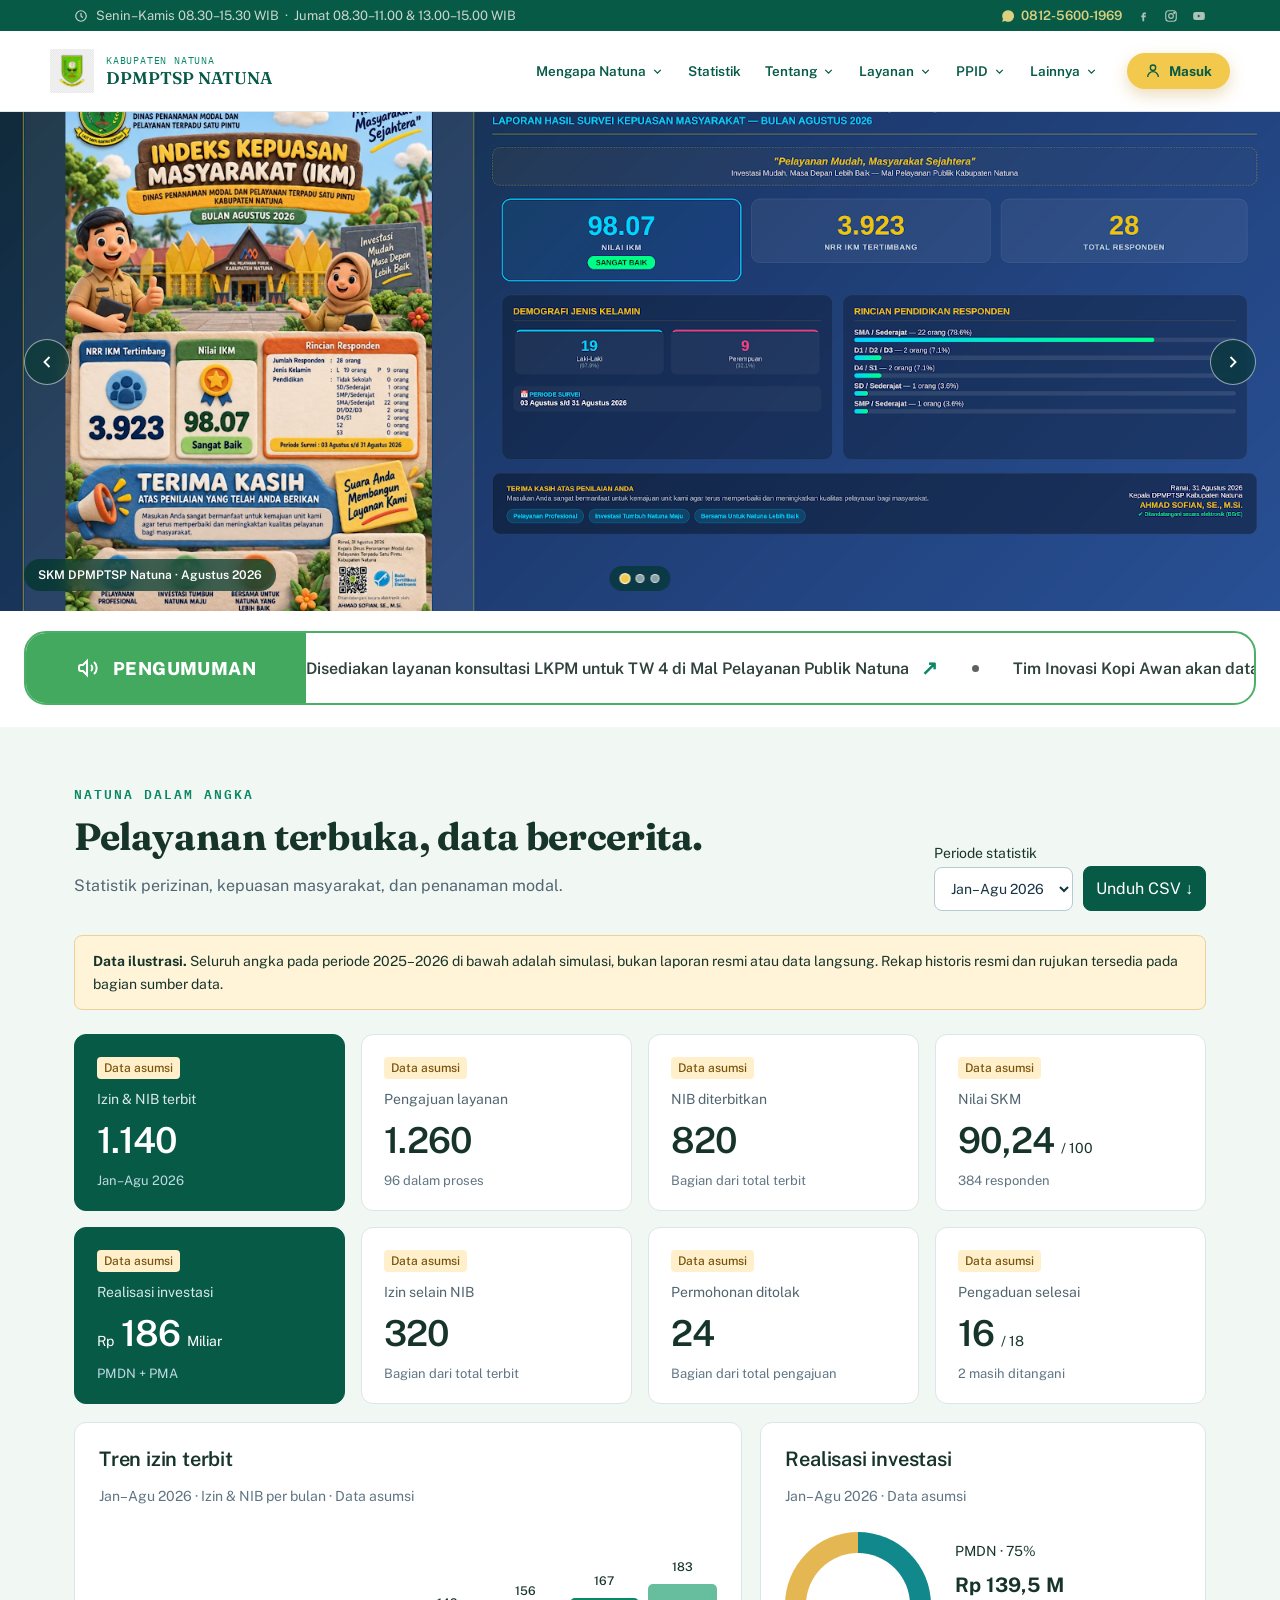
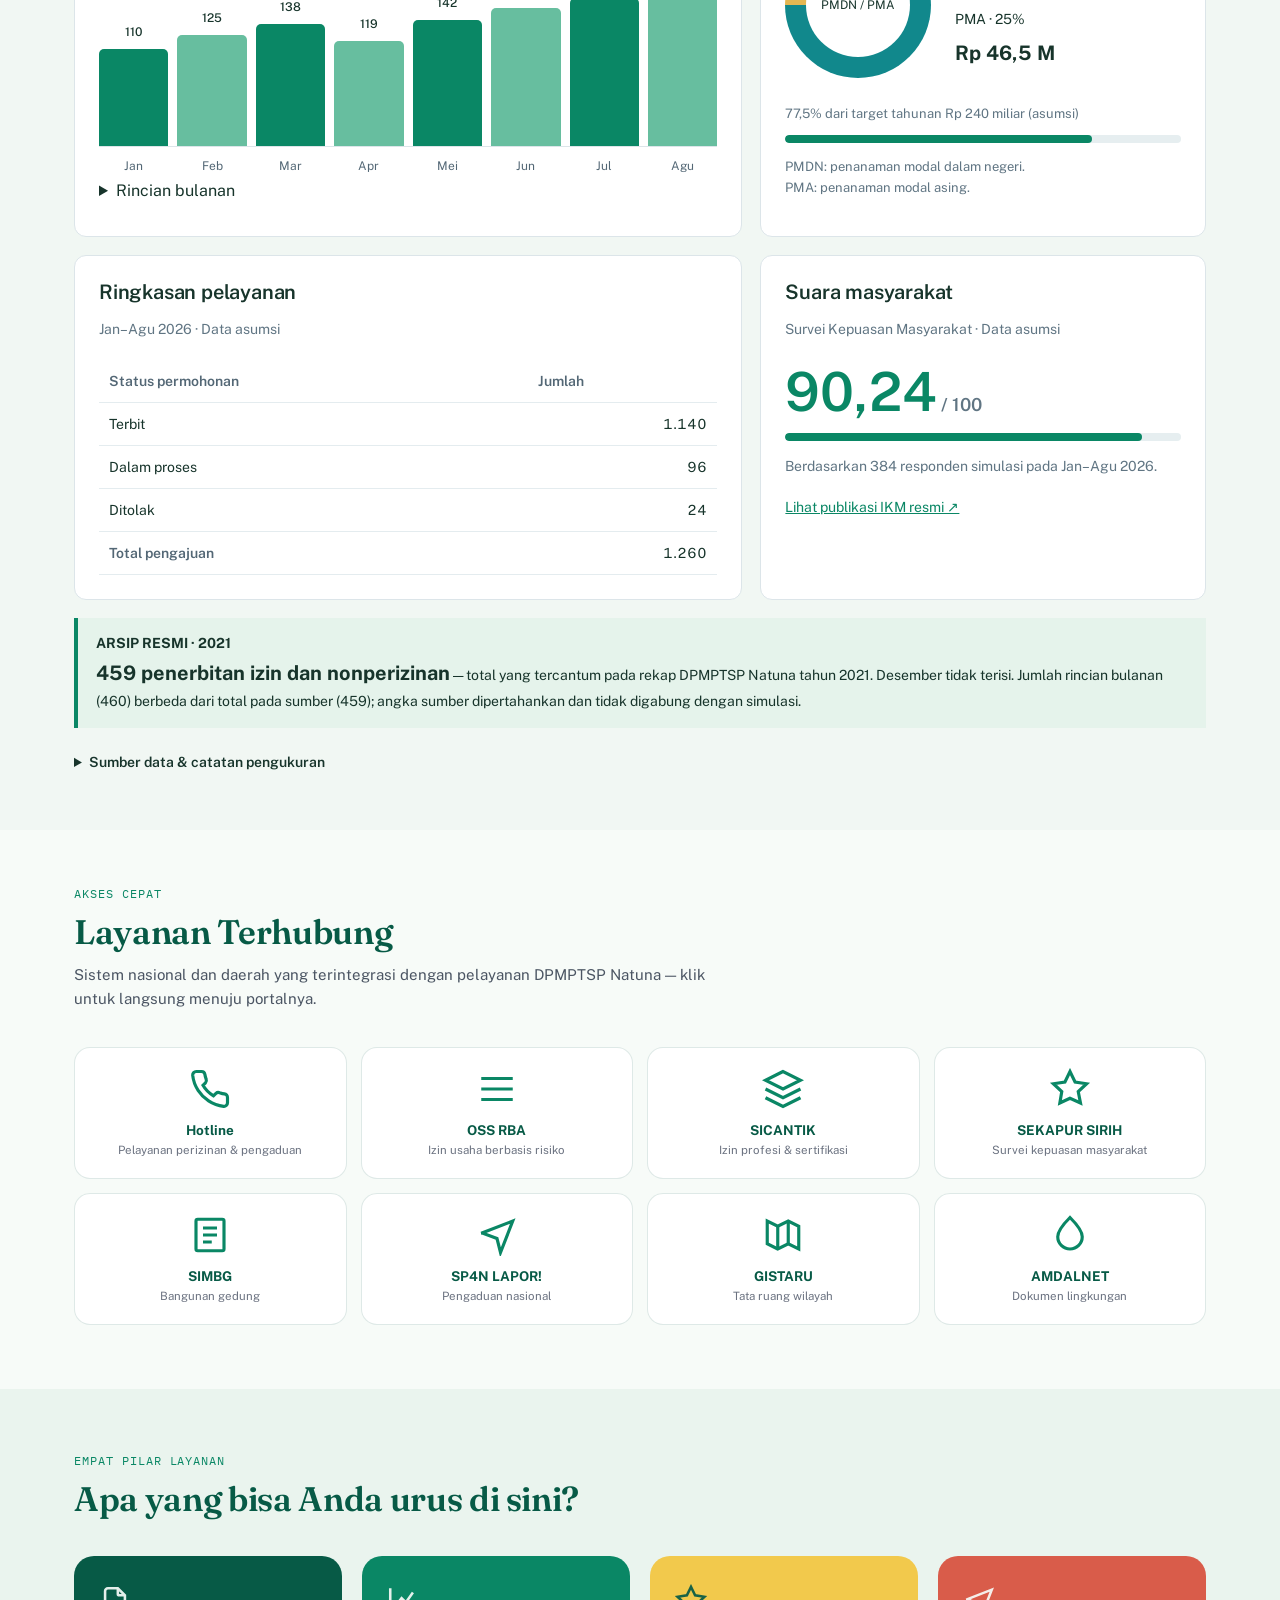
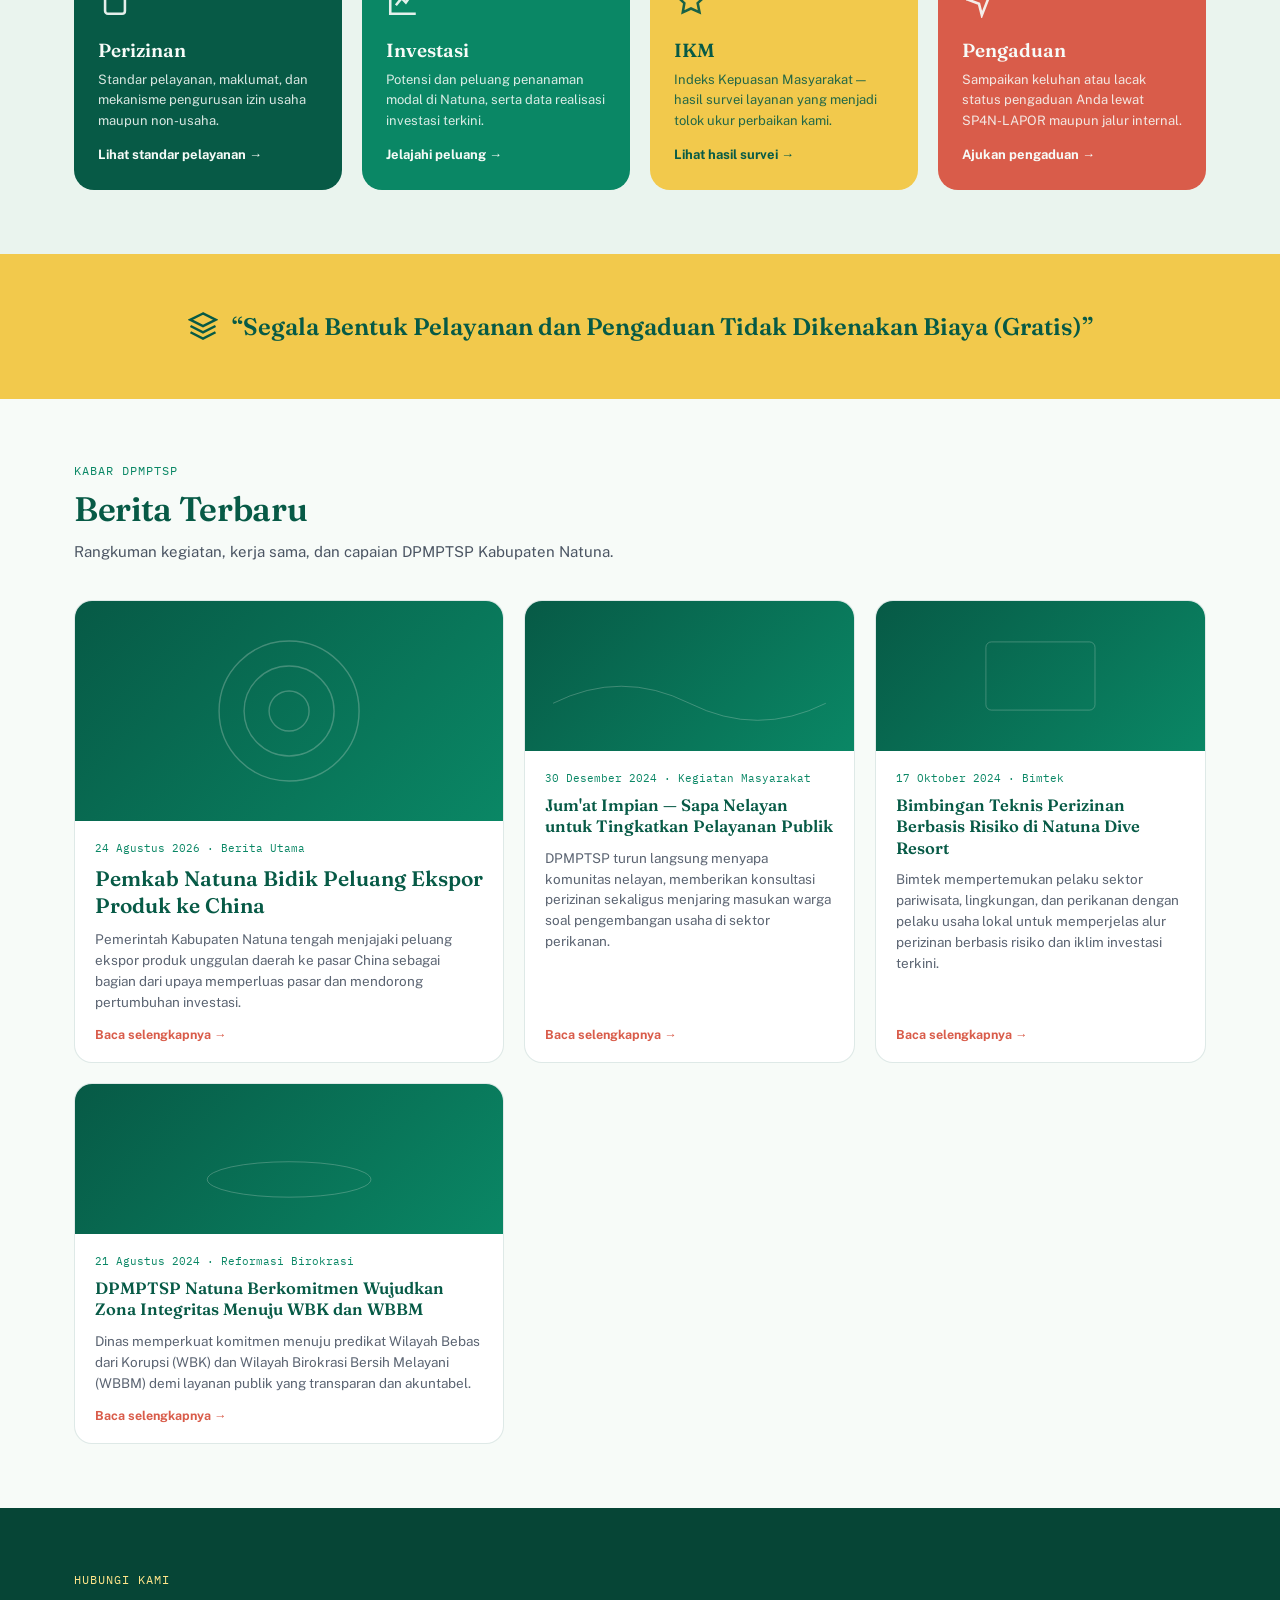
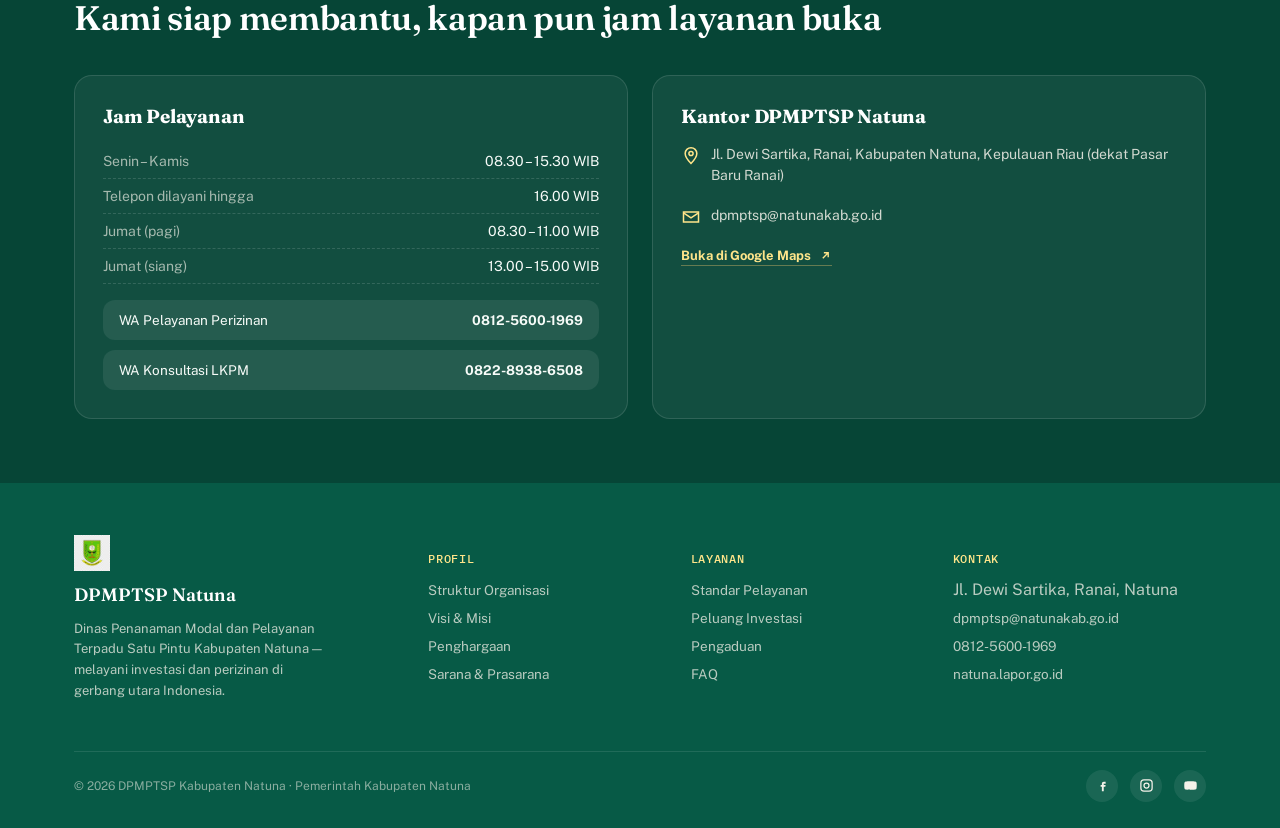
==== commit 183a5d68: "Pindahkan dashboard penilaian ke menu masuk" ====
--- a/dpmptsp/index.html
+++ b/dpmptsp/index.html
@@ -110,8 +110,11 @@
     padding:10px 18px; border-radius:999px; font-size:13.5px;
     white-space:nowrap;
     box-shadow:0 6px 16px rgba(200,155,60,0.35);
+    border:0; cursor:pointer; font-family:inherit;
+    display:inline-flex; align-items:center; gap:8px;
   }
   .nav-cta:hover{background:var(--gold-2);}
+  .nav-cta svg{width:16px;height:16px;flex:0 0 auto;}
   .menu-toggle{display:none; background:none; border:none; cursor:pointer; padding:6px;}
   .menu-toggle span{display:block; width:24px; height:2px; background:var(--navy); margin:5px 0;}
 
@@ -142,6 +145,37 @@
     color:var(--navy); white-space:nowrap;
   }
   .dropdown a:hover{background:var(--sand-2); color:var(--teal);}
+
+  /* ===== Login gateway ===== */
+  body.modal-open{overflow:hidden;}
+  .login-modal[hidden]{display:none;}
+  .login-modal{position:fixed;inset:0;z-index:1000;display:grid;place-items:center;padding:24px;}
+  .login-backdrop{position:absolute;inset:0;border:0;background:rgba(3,35,28,.72);backdrop-filter:blur(7px);cursor:pointer;}
+  .login-panel{position:relative;width:min(520px,100%);max-height:calc(100vh - 48px);overflow:auto;background:#fff;border-radius:24px;padding:30px;box-shadow:0 28px 80px rgba(0,35,27,.32);}
+  .login-close{position:absolute;right:18px;top:18px;width:40px;height:40px;border:0;border-radius:50%;background:#F0F5F2;color:var(--navy);display:grid;place-items:center;cursor:pointer;}
+  .login-close:hover{background:#E3EEE8;}
+  .login-close svg{width:20px;height:20px;}
+  .login-identity{display:flex;align-items:center;gap:12px;margin-bottom:24px;padding-right:48px;}
+  .login-identity img{width:52px;height:52px;object-fit:contain;}
+  .login-identity span{display:block;color:var(--teal);font:600 10px 'IBM Plex Mono',monospace;letter-spacing:.1em;text-transform:uppercase;margin-bottom:3px;}
+  .login-identity strong{display:block;color:var(--navy);font-family:'Fraunces',serif;font-size:18px;}
+  .login-panel h2{font-family:'Fraunces',serif;color:var(--navy);font-size:30px;margin:0 0 7px;}
+  .login-intro{color:#61716B;font-size:14px;line-height:1.6;margin:0 0 22px;}
+  .login-options{display:grid;gap:12px;}
+  .login-option{width:100%;border-radius:16px;padding:18px 20px;text-align:left;display:flex;align-items:center;gap:15px;font-family:inherit;}
+  .login-option-icon{width:42px;height:42px;flex:0 0 auto;border-radius:12px;display:grid;place-items:center;}
+  .login-option-icon svg{width:21px;height:21px;}
+  .login-option-copy{flex:1;min-width:0;}
+  .login-option strong{display:block;font-size:16px;margin-bottom:4px;}
+  .login-option small{display:block;font-size:12.5px;line-height:1.5;font-weight:500;}
+  .login-option.disabled{border:1px solid #DDE5E1;background:#F4F6F5;color:#929C97;cursor:not-allowed;}
+  .login-option.disabled .login-option-icon{background:#E8ECEA;color:#89938E;}
+  .login-option.active{border:1px solid var(--teal);background:linear-gradient(135deg,var(--navy),var(--teal));color:#fff;box-shadow:0 10px 24px rgba(5,91,70,.2);transition:transform .18s,box-shadow .18s;}
+  .login-option.active:hover{transform:translateY(-2px);box-shadow:0 14px 30px rgba(5,91,70,.28);}
+  .login-option.active .login-option-icon{background:rgba(255,255,255,.13);}
+  .login-option.active small{color:rgba(255,255,255,.78);}
+  .login-arrow{font-size:22px;flex:0 0 auto;}
+  .login-footnote{margin:16px 2px 0;color:#7A8781;font-size:11.5px;line-height:1.55;}
 
   /* ===== Hero ===== */
   .hero{
@@ -497,14 +531,15 @@
 .stat-bar,.stat-track i{background:var(--teal);}
 .stat-bar:nth-child(even){background:#67BE9F;}
 .stat-official{border-left-color:var(--teal);background:#E5F3EB;}
-@media(max-width:1120px){nav.primary>a,.nav-item{font-size:12.5px;padding:9px 8px}.nav-cta{display:none}.brand-text .name{font-size:15px}}
+@media(max-width:1120px){nav.primary>a,.nav-item{font-size:12.5px;padding:9px 8px}.brand-text .name{font-size:15px}}
 @media(max-width:1120px){
   nav.primary{position:absolute;top:100%;left:0;right:0;bottom:auto;margin:0;max-height:calc(100vh - 120px);padding:12px 18px 24px;background:#fff;box-shadow:0 20px 32px rgba(7,69,54,.16);flex-direction:column;align-items:stretch;gap:2px;overflow-y:auto;transform:translateY(-8px);opacity:0;visibility:hidden;pointer-events:none;transition:opacity .2s ease,transform .2s ease,visibility .2s ease;}
   nav.primary.open{transform:translateY(0);opacity:1;visibility:visible;pointer-events:auto;}
   nav.primary>a{padding:14px 16px;border-bottom:1px solid var(--line);border-radius:0;}
   .nav-item-wrap{flex-wrap:wrap;border-bottom:1px solid var(--line);}
   .nav-item-wrap>.nav-item{flex:1;}
-  .menu-toggle{display:block;}
+  .nav-cta{display:inline-flex;order:2;margin-left:auto;padding:9px 14px;box-shadow:none;}
+  .menu-toggle{display:block;order:3;}
   .dropdown.mega-dropdown{position:static;width:100%;transform:none!important;grid-template-columns:1fr;padding:6px 14px 12px;}
   .mega-panel{padding:13px}.nav-trigger{width:100%;justify-content:space-between;padding:14px 16px;border-radius:0;}
   .hero-showcase .slideshow{height:clamp(210px,56vw,360px);aspect-ratio:auto;}
@@ -527,6 +562,16 @@
   .announcement-item{font-size:13px;}
 }
 @media(max-width:600px){
+  .brand-text .eyebrow{display:none;}
+  .brand-text .name{font-size:14px;}
+  .brand-mark{width:38px;height:38px;}
+  .nav-row{gap:8px;}
+  .nav-cta{padding:8px 11px;font-size:12px;}
+  .login-modal{padding:14px;}
+  .login-panel{padding:24px 18px;border-radius:20px;}
+  .login-panel h2{font-size:26px;}
+  .login-identity{margin-bottom:20px;}
+  .login-option{padding:15px 14px;gap:12px;}
   .gratification-brand{display:none;}
   .gratification-copy{left:24px;width:58%;}
   .gratification-copy h2{font-size:30px;line-height:.92;}
@@ -587,7 +632,7 @@
       </div>
       <a href="#kinerja">Statistik</a>
       <div class="nav-item-wrap"><button class="nav-item nav-chev nav-trigger" type="button" aria-expanded="false">Tentang <svg viewBox="0 0 24 24" fill="none" stroke="currentColor" stroke-width="2.4"><path d="m6 9 6 6 6-6"></path></svg></button><div class="dropdown"><a href="https://dpmptsp.natunakab.go.id/tentang-3/" target="_blank" rel="noopener">Tentang DPMPTSP</a><a href="https://dpmptsp.natunakab.go.id/struktur-organisasi/" target="_blank" rel="noopener">Struktur Organisasi</a><a href="https://dpmptsp.natunakab.go.id/visi-dan-misi/" target="_blank" rel="noopener">Visi &amp; Misi</a><a href="https://dpmptsp.natunakab.go.id/penghargaan/" target="_blank" rel="noopener">Penghargaan</a><a href="https://dpmptsp.natunakab.go.id/saranaprasarana/" target="_blank" rel="noopener">Sarana &amp; Prasarana</a></div></div>
-      <div class="nav-item-wrap"><button class="nav-item nav-chev nav-trigger" type="button" aria-expanded="false">Layanan <svg viewBox="0 0 24 24" fill="none" stroke="currentColor" stroke-width="2.4"><path d="m6 9 6 6 6-6"></path></svg></button><div class="dropdown"><a href="https://oss.go.id/" target="_blank" rel="noopener">Perizinan Berusaha</a><a href="#layanan">Perizinan Non Berusaha</a><a href="#investasi">Pelayanan Penanaman Modal</a><span class="dropdown-label service-label">Inovasi</span><a class="innovation-link" href="/investa/">INVESTA</a><a class="innovation-link" href="https://dpmptsp.natunakab.go.id/gajahmina/" target="_blank" rel="noopener">Gajahmina</a><a class="innovation-link" href="https://dpmptsp.natunakab.go.id/jumat-impian/" target="_blank" rel="noopener">Jum'at Impian</a><a class="innovation-link" href="https://dpmptsp.natunakab.go.id/kopi-awan/" target="_blank" rel="noopener">Kopi Awan</a></div></div>
+      <div class="nav-item-wrap"><button class="nav-item nav-chev nav-trigger" type="button" aria-expanded="false">Layanan <svg viewBox="0 0 24 24" fill="none" stroke="currentColor" stroke-width="2.4"><path d="m6 9 6 6 6-6"></path></svg></button><div class="dropdown"><a href="https://oss.go.id/" target="_blank" rel="noopener">Perizinan Berusaha</a><a href="#layanan">Perizinan Non Berusaha</a><a href="#investasi">Pelayanan Penanaman Modal</a><a href="https://mpp.natunakab.go.id/" target="_blank" rel="noopener">MPP Natuna</a><span class="dropdown-label service-label">Inovasi</span><a class="innovation-link" href="/investa/">INVESTA</a><a class="innovation-link" href="https://dpmptsp.natunakab.go.id/gajahmina/" target="_blank" rel="noopener">Gajahmina</a><a class="innovation-link" href="https://dpmptsp.natunakab.go.id/jumat-impian/" target="_blank" rel="noopener">Jum'at Impian</a><a class="innovation-link" href="https://dpmptsp.natunakab.go.id/kopi-awan/" target="_blank" rel="noopener">Kopi Awan</a></div></div>
       <div class="nav-item-wrap">
         <button class="nav-item nav-chev nav-trigger" type="button" aria-expanded="false">PPID <svg viewBox="0 0 24 24" fill="none" stroke="currentColor" stroke-width="2.4"><path d="m6 9 6 6 6-6"></path></svg></button>
         <div class="dropdown wide grouped ppid-dropdown">
@@ -608,14 +653,6 @@
         </div>
       </div>
       <div class="nav-item-wrap">
-        <button class="nav-item nav-chev nav-trigger" type="button" aria-expanded="false">Penilaian <svg viewBox="0 0 24 24" fill="none" stroke="currentColor" stroke-width="2.4"><path d="m6 9 6 6 6-6"></path></svg></button>
-        <div class="dropdown">
-          <a href="/penilaian/">Dashboard Penilaian</a>
-          <a href="/penilaian/#kalender">Kalender Penilaian</a>
-          <a href="/penilaian/#hasil">Hasil &amp; Capaian</a>
-        </div>
-      </div>
-      <div class="nav-item-wrap">
         <button class="nav-item nav-chev nav-trigger" type="button" aria-expanded="false">Lainnya <svg viewBox="0 0 24 24" fill="none" stroke="currentColor" stroke-width="2.4"><path d="m6 9 6 6 6-6"></path></svg></button>
         <div class="dropdown wide grouped">
           <span class="dropdown-label">Informasi &amp; Investasi</span><span class="dropdown-label">Pengaduan</span>
@@ -627,9 +664,39 @@
         </div>
       </div>
     </nav>
-    <a class="nav-cta" href="https://mpp.natunakab.go.id/" target="_blank" rel="noopener">MPP Natuna</a>
+    <button class="nav-cta" id="loginOpen" type="button" aria-haspopup="dialog" aria-controls="loginModal">
+      <svg viewBox="0 0 24 24" fill="none" stroke="currentColor" stroke-width="2"><path d="M20 21a8 8 0 0 0-16 0"></path><circle cx="12" cy="7" r="4"></circle></svg>
+      Masuk
+    </button>
   </div>
 </header>
+
+<div class="login-modal" id="loginModal" hidden>
+  <button class="login-backdrop" type="button" aria-label="Tutup pilihan masuk" data-login-close></button>
+  <section class="login-panel" role="dialog" aria-modal="true" aria-labelledby="loginTitle" aria-describedby="loginDescription">
+    <button class="login-close" type="button" aria-label="Tutup" data-login-close>
+      <svg viewBox="0 0 24 24" fill="none" stroke="currentColor" stroke-width="2"><path d="M18 6 6 18M6 6l12 12"></path></svg>
+    </button>
+    <div class="login-identity">
+      <img src="assets/logo-natuna.webp" alt="Logo Kabupaten Natuna">
+      <div><span>Kabupaten Natuna</span><strong>DPMPTSP Natuna</strong></div>
+    </div>
+    <h2 id="loginTitle">Masuk ke layanan</h2>
+    <p class="login-intro" id="loginDescription">Pilih ruang layanan yang ingin Anda gunakan.</p>
+    <div class="login-options">
+      <button class="login-option disabled" type="button" disabled aria-describedby="publicSoon">
+        <span class="login-option-icon" aria-hidden="true"><svg viewBox="0 0 24 24" fill="none" stroke="currentColor" stroke-width="2"><path d="M20 21a8 8 0 0 0-16 0"></path><circle cx="12" cy="7" r="4"></circle></svg></span>
+        <span class="login-option-copy"><strong>Layanan Masyarakat</strong><small id="publicSoon">Pengajuan layanan perizinan daerah yang belum tersedia melalui OSS dan MPP Digital — segera hadir.</small></span>
+      </button>
+      <a class="login-option active" href="/penilaian/">
+        <span class="login-option-icon" aria-hidden="true"><svg viewBox="0 0 24 24" fill="none" stroke="currentColor" stroke-width="2"><rect x="4" y="3" width="16" height="18" rx="2"></rect><path d="M8 8h8M8 12h8M8 16h5"></path></svg></span>
+        <span class="login-option-copy"><strong>Tim Penilaian DPMPTSP</strong><small>Buka dashboard pemantauan agenda, PIC, jadwal, dan hasil penilaian.</small></span>
+        <span class="login-arrow" aria-hidden="true">→</span>
+      </a>
+    </div>
+    <p class="login-footnote">Dashboard penilaian masih menggunakan akses awal. Autentikasi akun pegawai akan ditambahkan sebelum menyimpan data internal.</p>
+  </section>
+</div>
 
 <section class="hero old-hero" id="beranda-lama" aria-hidden="true">
   <div class="wrap">
@@ -994,6 +1061,39 @@
   const nav = document.getElementById('primaryNav');
   toggle.addEventListener('click', () => nav.classList.toggle('open'));
   nav.querySelectorAll('a').forEach(a => a.addEventListener('click', () => nav.classList.remove('open')));
+
+  // Login gateway for public services and the internal assessment workspace.
+  (function(){
+    const openButton = document.getElementById('loginOpen');
+    const modal = document.getElementById('loginModal');
+    const panel = modal.querySelector('.login-panel');
+    const closeButtons = modal.querySelectorAll('[data-login-close]');
+    let previousFocus = null;
+
+    function openModal(){
+      previousFocus = document.activeElement;
+      modal.hidden = false;
+      document.body.classList.add('modal-open');
+      requestAnimationFrame(() => modal.querySelector('.login-close').focus());
+    }
+    function closeModal(){
+      modal.hidden = true;
+      document.body.classList.remove('modal-open');
+      if(previousFocus) previousFocus.focus();
+    }
+    openButton.addEventListener('click', openModal);
+    closeButtons.forEach(button => button.addEventListener('click', closeModal));
+    document.addEventListener('keydown', event => {
+      if(event.key === 'Escape' && !modal.hidden) closeModal();
+      if(event.key !== 'Tab' || modal.hidden) return;
+      const focusable = Array.from(panel.querySelectorAll('a[href],button:not([disabled])'));
+      if(!focusable.length) return;
+      const first = focusable[0];
+      const last = focusable[focusable.length - 1];
+      if(event.shiftKey && document.activeElement === first){event.preventDefault();last.focus();}
+      else if(!event.shiftKey && document.activeElement === last){event.preventDefault();first.focus();}
+    });
+  })();
 
   // Dropdown submenus (click/tap to toggle; hover also works on desktop via CSS)
   (function(){
